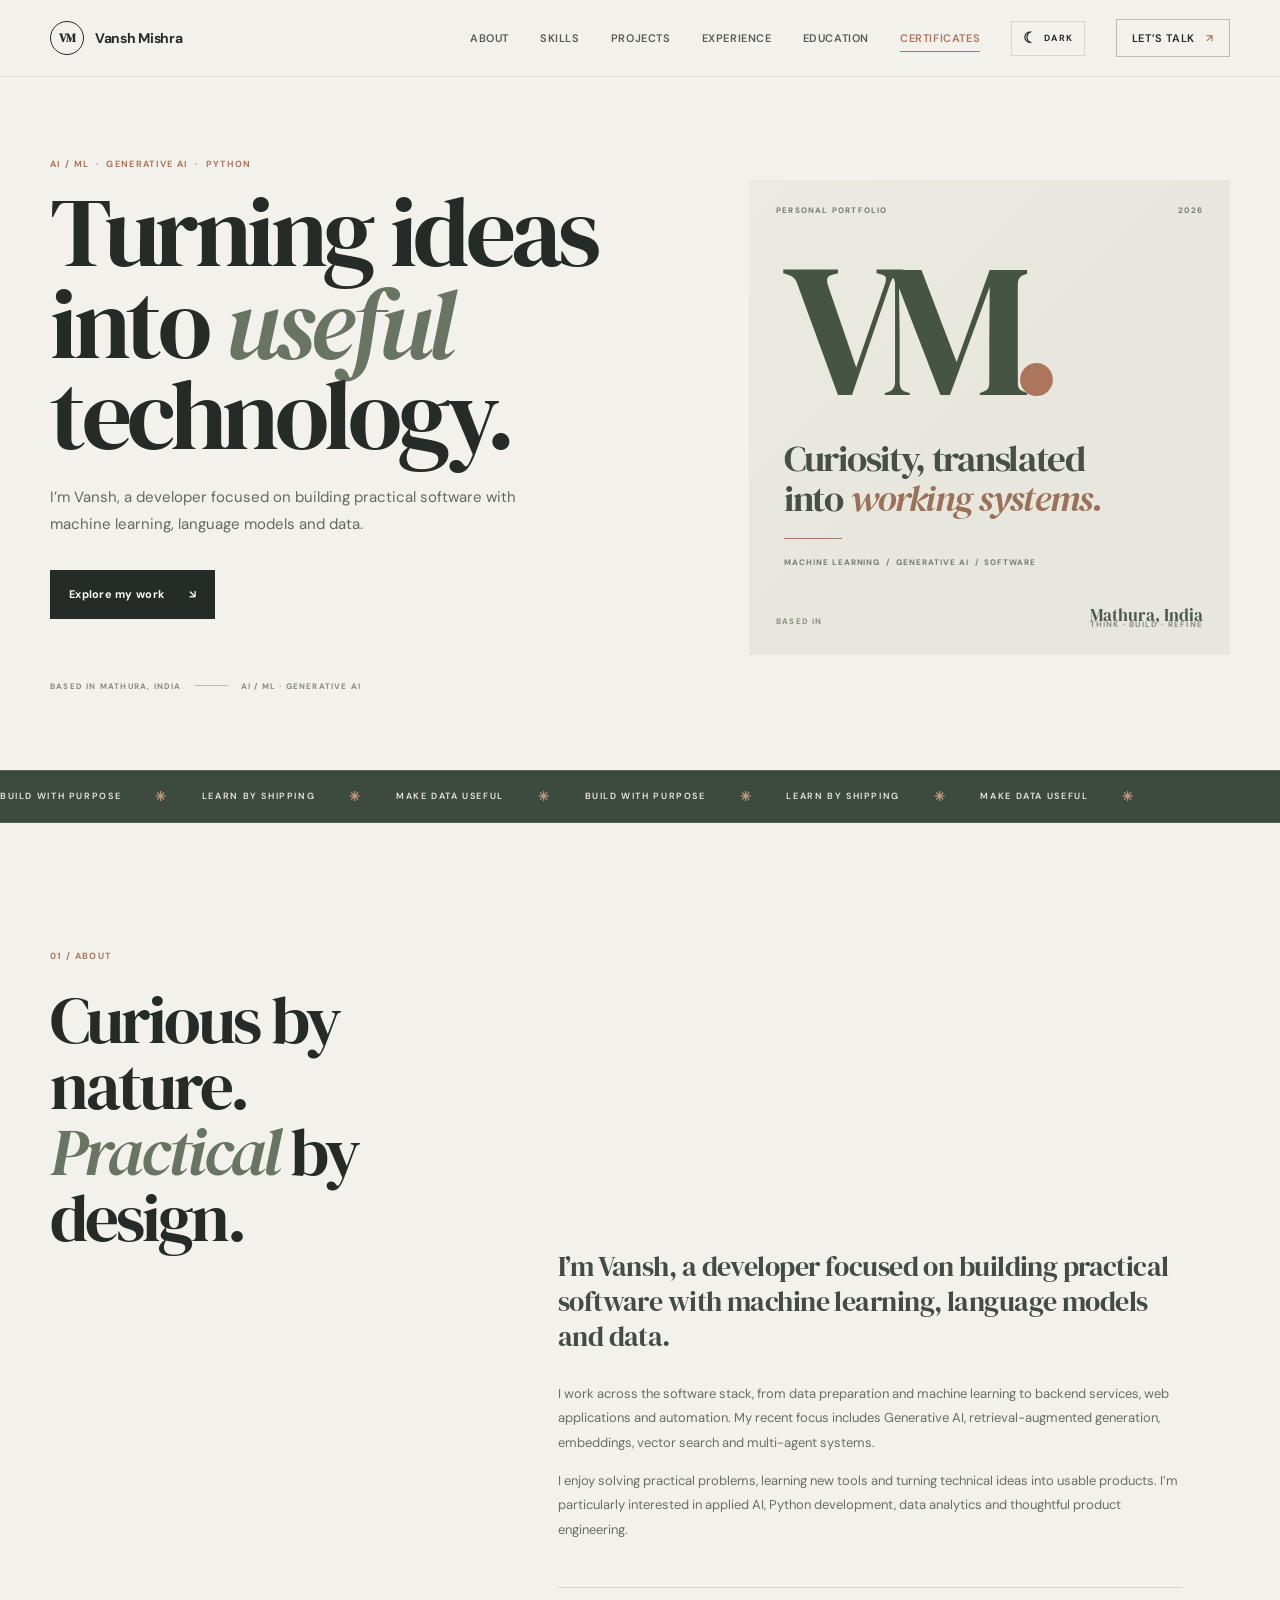
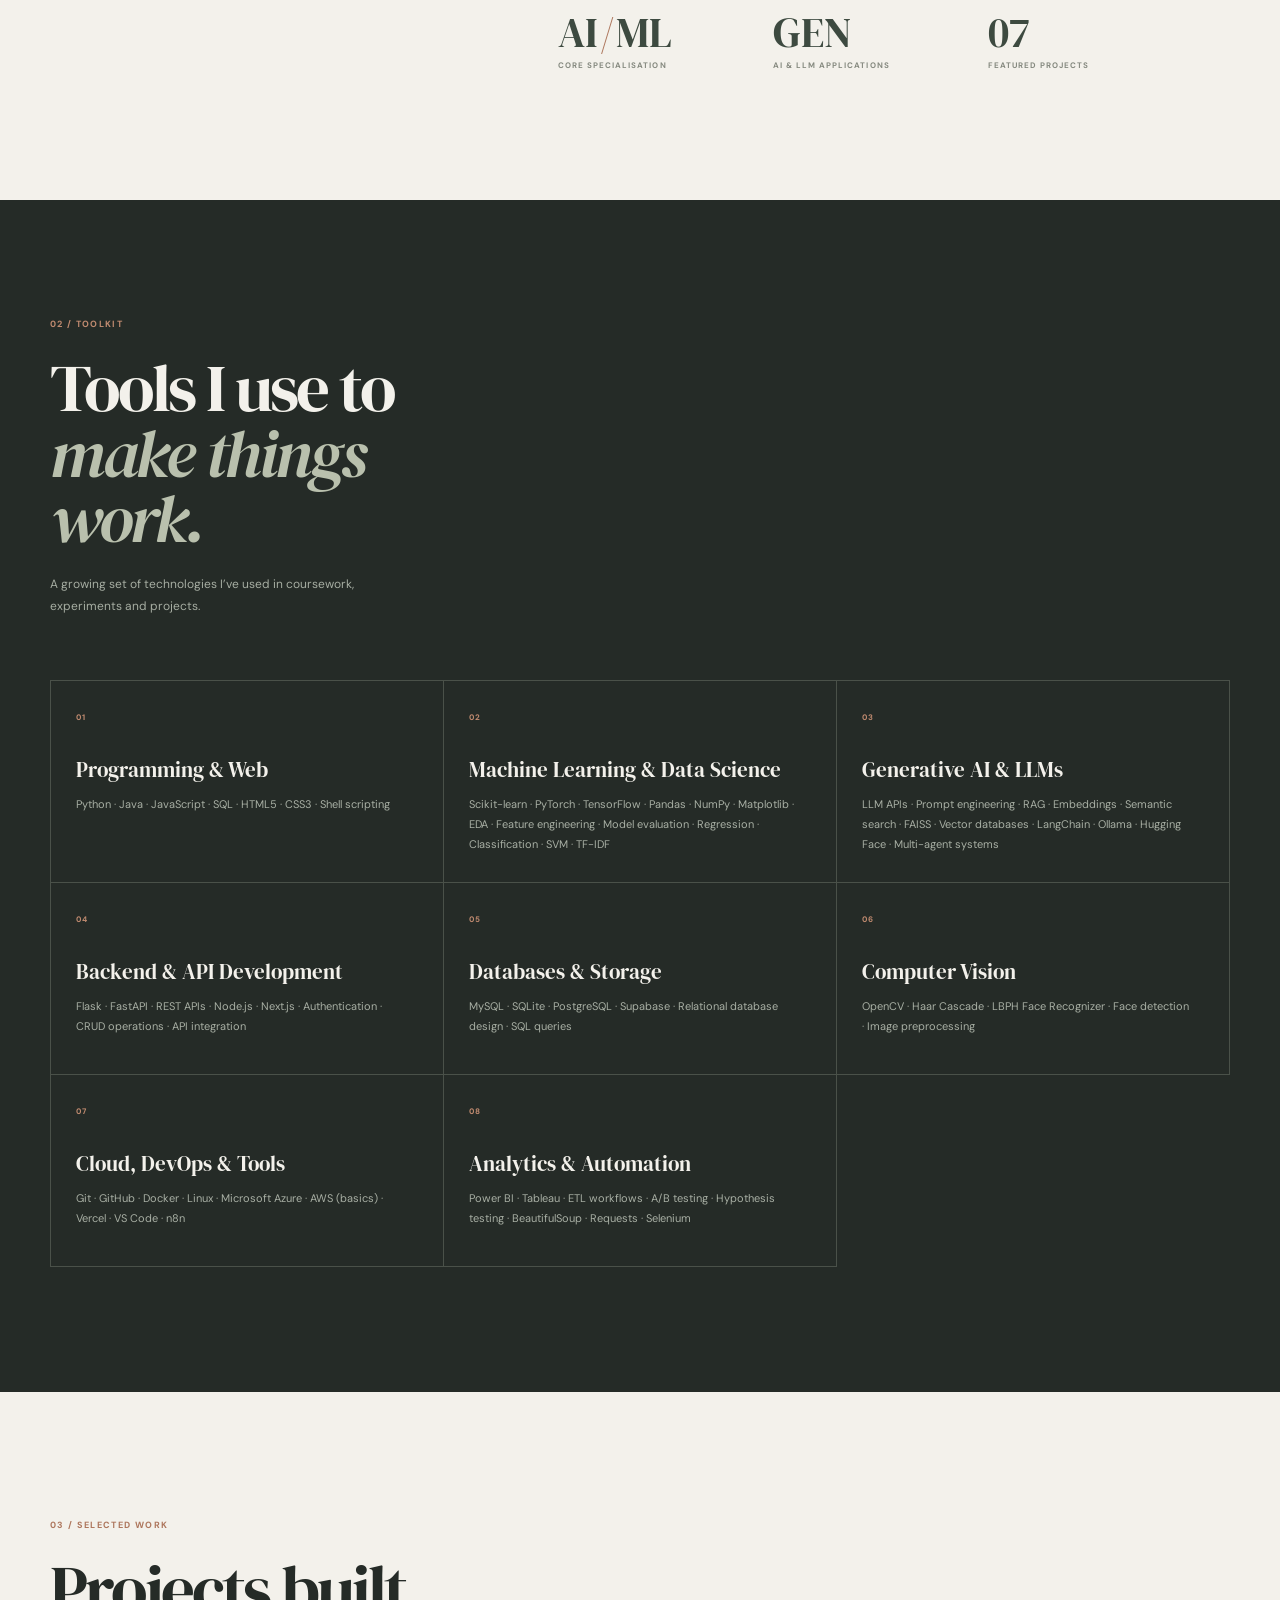
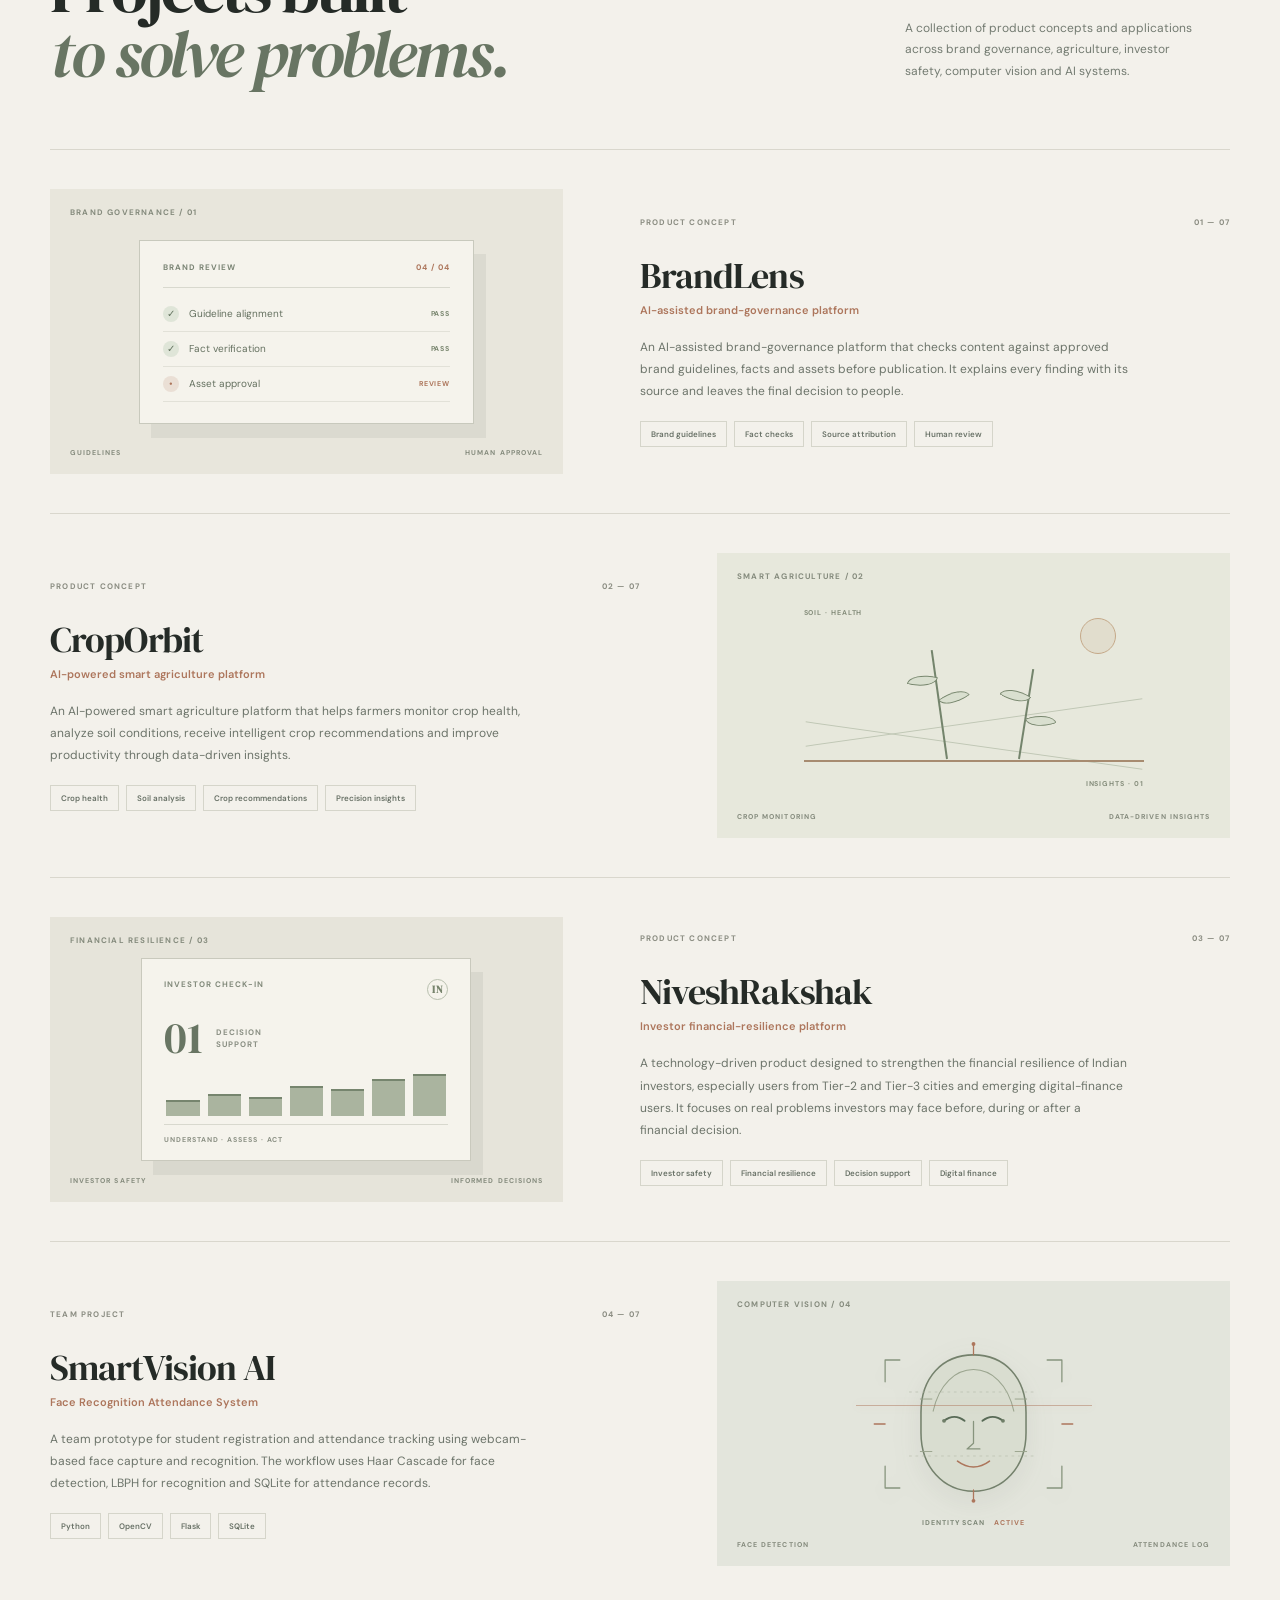
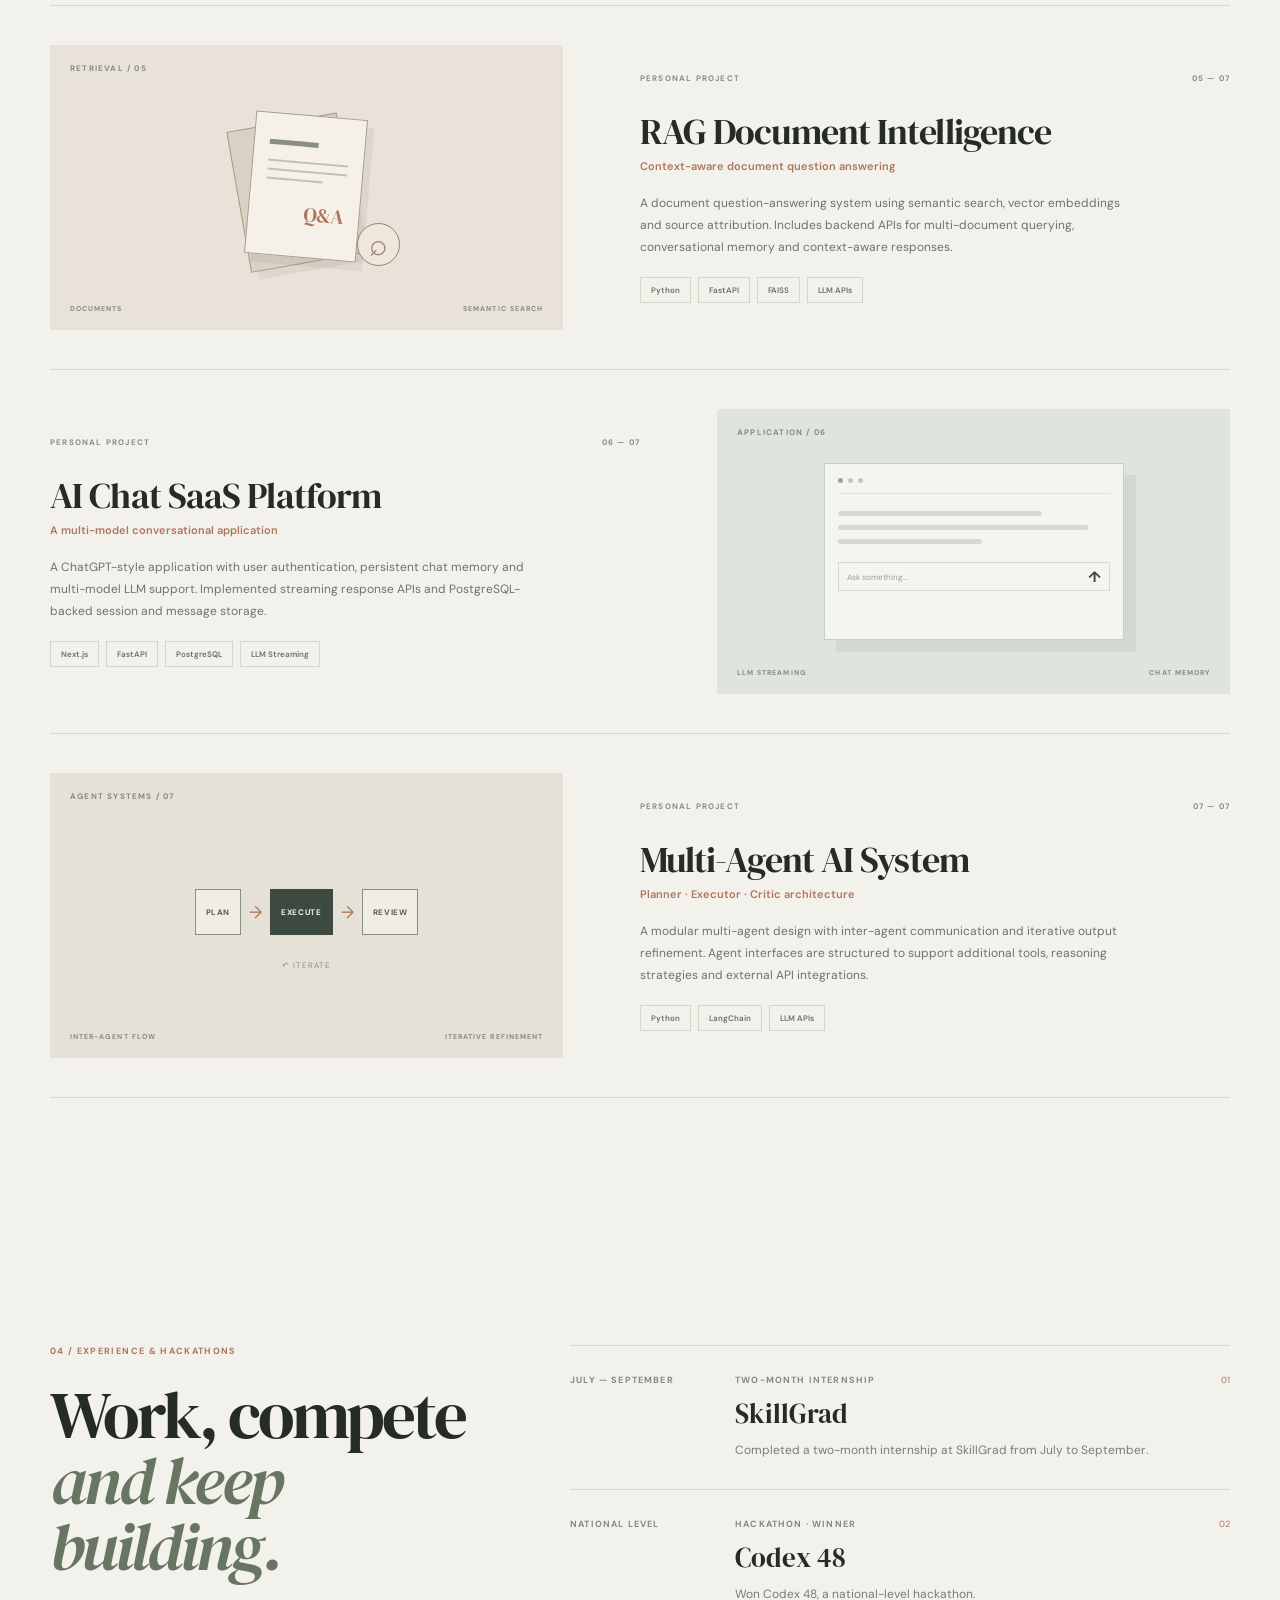
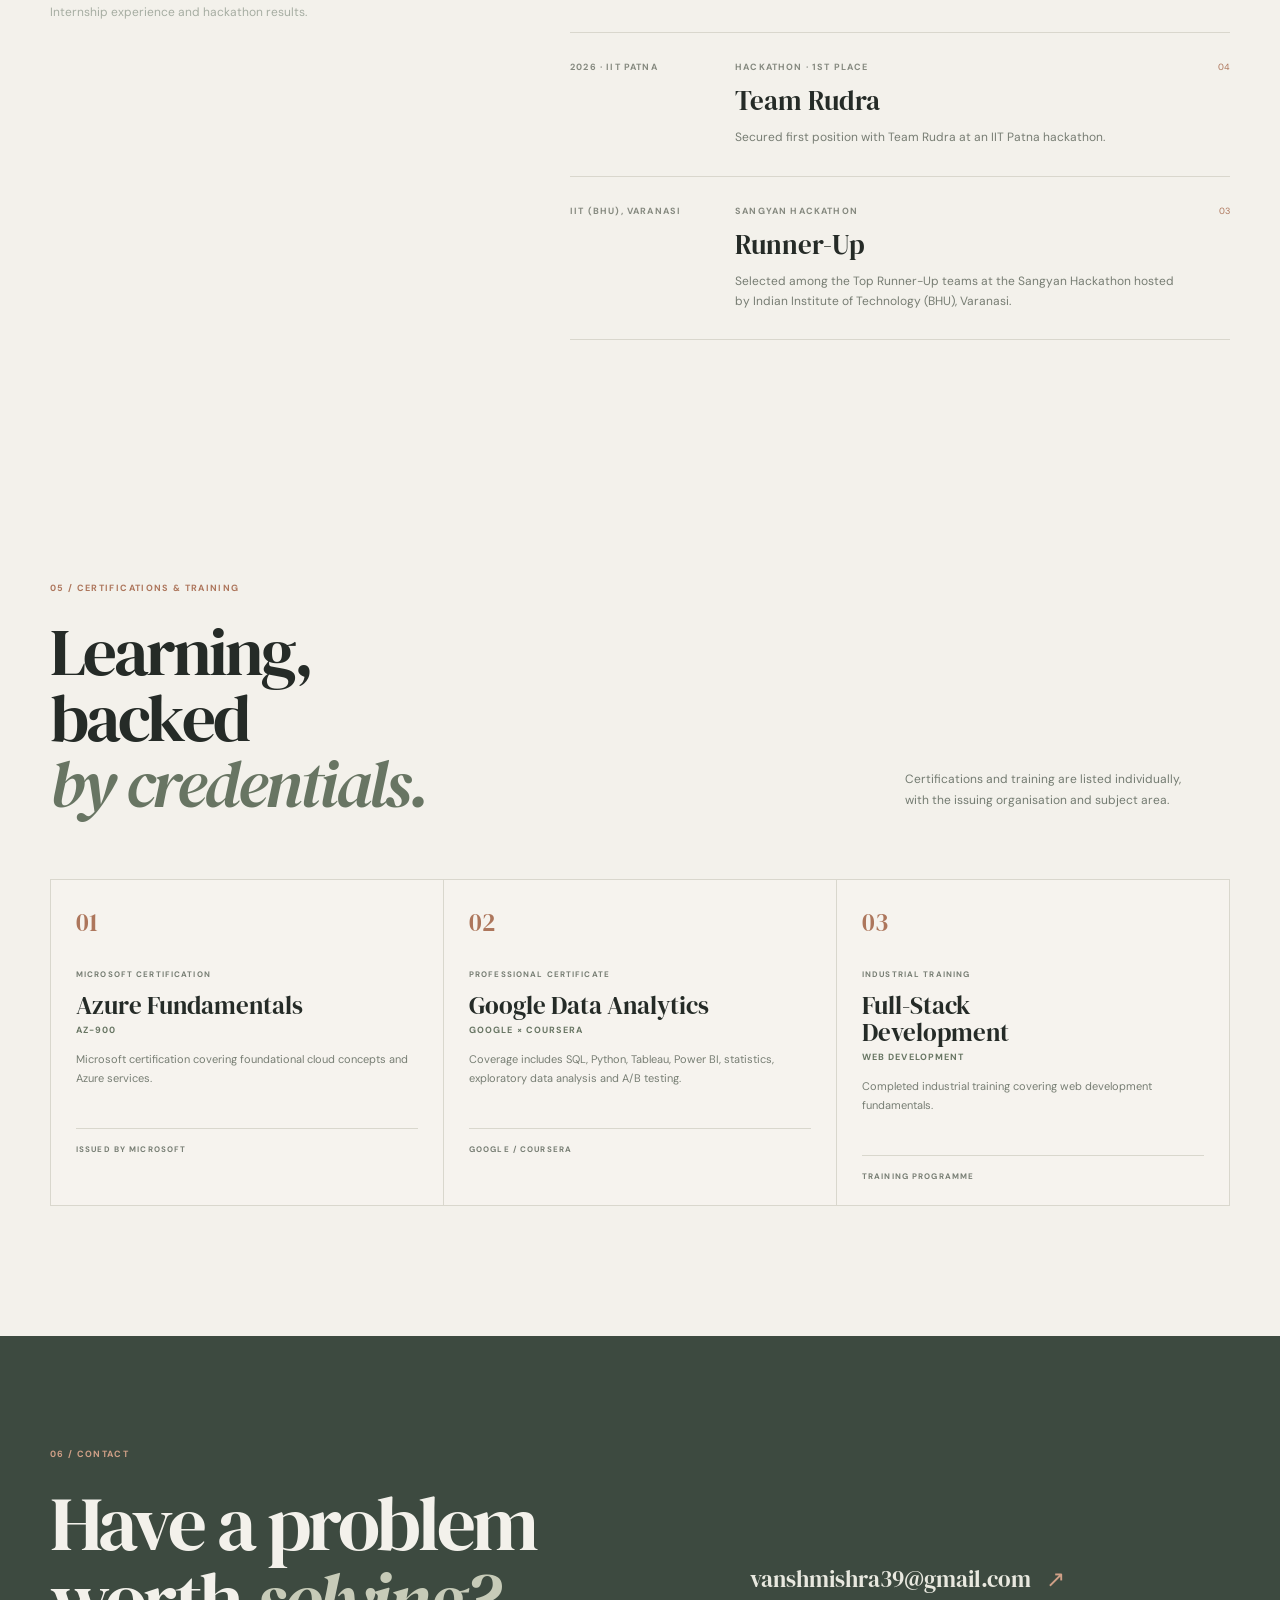
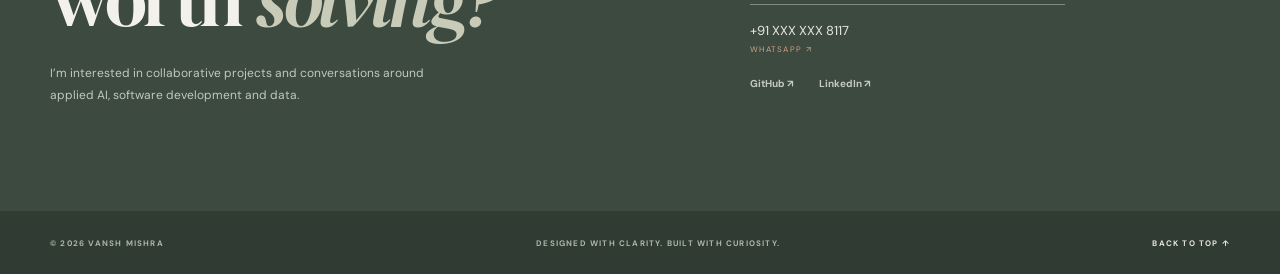
==== index.html @ 97e93319 "first commit" ====
<!doctype html>
<html lang="en">
<head>
  <meta charset="utf-8" />
  <meta name="viewport" content="width=device-width, initial-scale=1" />
  <meta name="theme-color" content="#f3f1eb" />
  <meta name="description" content="Vansh Mishra — AI/ML, Generative AI, Python development and data analytics portfolio." />
  <meta property="og:title" content="Vansh Mishra — AI/ML & GenAI Developer" />
  <meta property="og:description" content="Building practical software with machine learning, language models and data." />
  <meta property="og:type" content="website" />
  <title>Vansh Mishra — AI/ML & GenAI Developer</title>
  <link rel="preconnect" href="https://fonts.googleapis.com" />
  <link rel="preconnect" href="https://fonts.gstatic.com" crossorigin />
  <link href="https://fonts.googleapis.com/css2?family=DM+Sans:wght@400;500;600;700&family=DM+Serif+Display:ital@0;1&display=swap" rel="stylesheet" />
  <link rel="stylesheet" href="styles.css" />
  <script src="script.js" defer></script>
</head>
<body>
  <a class="skip-link" href="#main">Skip to content</a>
  <div class="scroll-progress" role="progressbar" aria-label="Page reading progress" aria-valuemin="0" aria-valuemax="100" aria-valuenow="0"><span></span></div>

  <header class="site-header" id="top">
    <div class="nav-shell">
      <a class="brand" href="#top" aria-label="Vansh Mishra home"><span class="brand-mark">VM</span><span class="brand-name">Vansh Mishra</span></a>
      <button class="menu-toggle" type="button" aria-label="Open navigation" aria-expanded="false" aria-controls="primary-nav">
        <span></span><span></span>
      </button>
      <nav class="primary-nav" id="primary-nav" aria-label="Main navigation">
        <a href="#about">About</a>
        <a href="#skills">Skills</a>
        <a href="#projects">Projects</a>
        <a href="#experience">Experience</a>
        <a href="education.html">Education</a>
        <a href="#certificates">Certificates</a>
        <button class="theme-toggle" type="button" aria-label="Switch to dark mode" title="Switch theme"><span class="theme-icon" aria-hidden="true">☾</span><span class="theme-label">DARK</span></button>
        <a class="nav-contact" href="#contact">Let’s talk <span aria-hidden="true">↗</span></a>
      </nav>
    </div>
  </header>

  <main id="main">
    <section class="hero section-wrap" aria-labelledby="hero-title">
      <div class="hero-copy">
        <p class="hero-kicker">AI / ML&nbsp; · &nbsp;GENERATIVE AI&nbsp; · &nbsp;PYTHON</p>
        <h1 id="hero-title">Turning ideas<br />into <em>useful</em><br />technology.</h1>
        <p class="hero-intro">I’m Vansh, a developer focused on building practical software with machine learning, language models and data.</p>
        <div class="hero-actions">
          <a class="button button-dark" href="#projects">Explore my work <span aria-hidden="true">↘</span></a>
        </div>
        <div class="hero-meta">
          <span>BASED IN MATHURA, INDIA</span>
          <span class="meta-rule"></span>
          <span>AI / ML · GENERATIVE AI</span>
        </div>
      </div>

      <aside class="hero-art hero-panel" aria-label="Portfolio overview">
        <div class="art-topline"><span>PERSONAL PORTFOLIO</span><span>2026</span></div>
        <div class="hero-panel-main">
          <span class="panel-monogram" aria-hidden="true">VM<span>.</span></span>
          <p class="panel-statement">Curiosity, translated<br />into <em>working systems.</em></p>
          <span class="panel-rule"></span>
          <p class="panel-focus">MACHINE LEARNING&nbsp; / &nbsp;GENERATIVE AI&nbsp; / &nbsp;SOFTWARE</p>
        </div>
        <div class="art-caption"><span class="caption-label">BASED IN</span><p>Mathura, India</p></div>
        <span class="art-index">THINK · BUILD · REFINE</span>
      </aside>
    </section>

    <div class="ticker" aria-label="Areas of focus">
      <div class="ticker-track"><span>BUILD WITH PURPOSE</span><i>✳</i><span>LEARN BY SHIPPING</span><i>✳</i><span>MAKE DATA USEFUL</span><i>✳</i><span>BUILD WITH PURPOSE</span><i>✳</i><span>LEARN BY SHIPPING</span><i>✳</i><span>MAKE DATA USEFUL</span><i>✳</i></div>
    </div>

    <section class="content-section section-wrap" id="about">
      <div class="section-heading">
        <p class="section-index">01 / ABOUT</p>
        <h2>Curious by nature.<br /><em>Practical</em> by design.</h2>
      </div>
      <div class="about-content">
        <p class="lead-copy">I’m Vansh, a developer focused on building practical software with machine learning, language models and data.</p>
        <p class="body-copy">I work across the software stack, from data preparation and machine learning to backend services, web applications and automation. My recent focus includes Generative AI, retrieval-augmented generation, embeddings, vector search and multi-agent systems.</p>
        <p class="body-copy">I enjoy solving practical problems, learning new tools and turning technical ideas into usable products. I’m particularly interested in applied AI, Python development, data analytics and thoughtful product engineering.</p>
        <div class="about-facts">
          <div><span class="fact-number">AI<span class="fact-slash">/</span>ML</span><span class="fact-label">CORE SPECIALISATION</span></div>
          <div><span class="fact-number">GEN</span><span class="fact-label">AI & LLM APPLICATIONS</span></div>
          <div><span class="fact-number">07</span><span class="fact-label">FEATURED PROJECTS</span></div>
        </div>
      </div>
    </section>

    <section class="skills-section" id="skills">
      <div class="section-wrap">
        <div class="section-heading heading-light">
          <p class="section-index">02 / TOOLKIT</p>
          <h2>Tools I use to<br /><em>make things work.</em></h2>
          <p class="section-note">A growing set of technologies I’ve used in coursework, experiments and projects.</p>
        </div>
        <div class="skill-grid">
          <article class="skill-card"><span class="skill-no">01</span><h3>Programming & Web</h3><p>Python · Java · JavaScript · SQL · HTML5 · CSS3 · Shell scripting</p></article>
          <article class="skill-card"><span class="skill-no">02</span><h3>Machine Learning & Data Science</h3><p>Scikit-learn · PyTorch · TensorFlow · Pandas · NumPy · Matplotlib · EDA · Feature engineering · Model evaluation · Regression · Classification · SVM · TF-IDF</p></article>
          <article class="skill-card"><span class="skill-no">03</span><h3>Generative AI & LLMs</h3><p>LLM APIs · Prompt engineering · RAG · Embeddings · Semantic search · FAISS · Vector databases · LangChain · Ollama · Hugging Face · Multi-agent systems</p></article>
          <article class="skill-card"><span class="skill-no">04</span><h3>Backend & API Development</h3><p>Flask · FastAPI · REST APIs · Node.js · Next.js · Authentication · CRUD operations · API integration</p></article>
          <article class="skill-card"><span class="skill-no">05</span><h3>Databases & Storage</h3><p>MySQL · SQLite · PostgreSQL · Supabase · Relational database design · SQL queries</p></article>
          <article class="skill-card"><span class="skill-no">06</span><h3>Computer Vision</h3><p>OpenCV · Haar Cascade · LBPH Face Recognizer · Face detection · Image preprocessing</p></article>
          <article class="skill-card"><span class="skill-no">07</span><h3>Cloud, DevOps & Tools</h3><p>Git · GitHub · Docker · Linux · Microsoft Azure · AWS (basics) · Vercel · VS Code · n8n</p></article>
          <article class="skill-card"><span class="skill-no">08</span><h3>Analytics & Automation</h3><p>Power BI · Tableau · ETL workflows · A/B testing · Hypothesis testing · BeautifulSoup · Requests · Selenium</p></article>
        </div>
      </div>
    </section>

    <section class="content-section section-wrap projects-section" id="projects">
      <div class="projects-heading-row">
        <div class="section-heading">
          <p class="section-index">03 / SELECTED WORK</p>
          <h2>Projects built<br /><em>to solve problems.</em></h2>
        </div>
        <p class="section-note projects-note">A collection of product concepts and applications across brand governance, agriculture, investor safety, computer vision and AI systems.</p>
      </div>
      <div class="project-list">
        <article class="project-card project-featured">
          <div class="project-visual visual-brandlens"><span class="visual-label">BRAND GOVERNANCE / 01</span><div class="brand-board"><div class="brand-board-top"><span>BRAND REVIEW</span><b>04 / 04</b></div><div class="brand-rule-line"></div><div class="brand-check-row"><i>✓</i><span>Guideline alignment</span><b>PASS</b></div><div class="brand-check-row"><i>✓</i><span>Fact verification</span><b>PASS</b></div><div class="brand-check-row check-pending"><i>•</i><span>Asset approval</span><b>REVIEW</b></div></div><div class="visual-footer"><span>GUIDELINES</span><span>HUMAN APPROVAL</span></div></div>
          <div class="project-info"><div class="project-topline"><span>PRODUCT CONCEPT</span><span>01 — 07</span></div><h3>BrandLens</h3><p class="project-subtitle">AI-assisted brand-governance platform</p><p class="project-description">An AI-assisted brand-governance platform that checks content against approved brand guidelines, facts and assets before publication. It explains every finding with its source and leaves the final decision to people.</p><div class="tag-list"><span>Brand guidelines</span><span>Fact checks</span><span>Source attribution</span><span>Human review</span></div></div>
        </article>
        <article class="project-card">
          <div class="project-visual visual-croporbit"><span class="visual-label">SMART AGRICULTURE / 02</span><div class="crop-scene"><div class="crop-sun"></div><div class="crop-row row-one"></div><div class="crop-row row-two"></div><div class="crop-stem stem-one"><i></i><b></b></div><div class="crop-stem stem-two"><i></i><b></b></div><div class="soil-line"></div><span class="crop-data data-one">SOIL  ·  HEALTH</span><span class="crop-data data-two">INSIGHTS  ·  01</span></div><div class="visual-footer"><span>CROP MONITORING</span><span>DATA-DRIVEN INSIGHTS</span></div></div>
          <div class="project-info"><div class="project-topline"><span>PRODUCT CONCEPT</span><span>02 — 07</span></div><h3>CropOrbit</h3><p class="project-subtitle">AI-powered smart agriculture platform</p><p class="project-description">An AI-powered smart agriculture platform that helps farmers monitor crop health, analyze soil conditions, receive intelligent crop recommendations and improve productivity through data-driven insights.</p><div class="tag-list"><span>Crop health</span><span>Soil analysis</span><span>Crop recommendations</span><span>Precision insights</span></div></div>
        </article>
        <article class="project-card">
          <div class="project-visual visual-investor"><span class="visual-label">FINANCIAL RESILIENCE / 03</span><div class="investor-dashboard"><div class="investor-top"><span>INVESTOR CHECK-IN</span><b>IN</b></div><div class="investor-score"><strong>01</strong><span>DECISION<br />SUPPORT</span></div><div class="investor-bars"><i></i><i></i><i></i><i></i><i></i><i></i><i></i></div><div class="investor-caption">UNDERSTAND · ASSESS · ACT</div></div><div class="visual-footer"><span>INVESTOR SAFETY</span><span>INFORMED DECISIONS</span></div></div>
          <div class="project-info"><div class="project-topline"><span>PRODUCT CONCEPT</span><span>03 — 07</span></div><h3>NiveshRakshak</h3><p class="project-subtitle">Investor financial-resilience platform</p><p class="project-description">A technology-driven product designed to strengthen the financial resilience of Indian investors, especially users from Tier-2 and Tier-3 cities and emerging digital-finance users. It focuses on real problems investors may face before, during or after a financial decision.</p><div class="tag-list"><span>Investor safety</span><span>Financial resilience</span><span>Decision support</span><span>Digital finance</span></div></div>
        </article>
        <article class="project-card">
          <div class="project-visual visual-vision"><span class="visual-label">COMPUTER VISION / 04</span><div class="face-scan-wrap"><img class="face-scan-image" src="assets/face-scan.svg" alt="Minimal line illustration of a face being scanned by a computer-vision frame" /><span class="scan-status">IDENTITY SCAN <b>ACTIVE</b></span></div><div class="visual-footer"><span>FACE DETECTION</span><span>ATTENDANCE LOG</span></div></div>
          <div class="project-info"><div class="project-topline"><span>TEAM PROJECT</span><span>04 — 07</span></div><h3>SmartVision AI</h3><p class="project-subtitle">Face Recognition Attendance System</p><p class="project-description">A team prototype for student registration and attendance tracking using webcam-based face capture and recognition. The workflow uses Haar Cascade for face detection, LBPH for recognition and SQLite for attendance records.</p><div class="tag-list"><span>Python</span><span>OpenCV</span><span>Flask</span><span>SQLite</span></div></div>
        </article>
        <article class="project-card">
          <div class="project-visual visual-rag"><span class="visual-label">RETRIEVAL / 05</span><div class="doc-stack"><div class="doc doc-back"></div><div class="doc doc-front"><b></b><i></i><i></i><i></i><span>Q&amp;A</span></div><div class="doc-search">⌕</div></div><div class="visual-footer"><span>DOCUMENTS</span><span>SEMANTIC SEARCH</span></div></div>
          <div class="project-info"><div class="project-topline"><span>PERSONAL PROJECT</span><span>05 — 07</span></div><h3>RAG Document Intelligence</h3><p class="project-subtitle">Context-aware document question answering</p><p class="project-description">A document question-answering system using semantic search, vector embeddings and source attribution. Includes backend APIs for multi-document querying, conversational memory and context-aware responses.</p><div class="tag-list"><span>Python</span><span>FastAPI</span><span>FAISS</span><span>LLM APIs</span></div></div>
        </article>
        <article class="project-card">
          <div class="project-visual visual-chat"><span class="visual-label">APPLICATION / 06</span><div class="chat-window"><div class="chat-head"><b></b><span></span><span></span></div><div class="chat-line line-a"></div><div class="chat-line line-b"></div><div class="chat-line line-c"></div><div class="chat-input"><span>Ask something…</span><b>↑</b></div></div><div class="visual-footer"><span>LLM STREAMING</span><span>CHAT MEMORY</span></div></div>
          <div class="project-info"><div class="project-topline"><span>PERSONAL PROJECT</span><span>06 — 07</span></div><h3>AI Chat SaaS Platform</h3><p class="project-subtitle">A multi-model conversational application</p><p class="project-description">A ChatGPT-style application with user authentication, persistent chat memory and multi-model LLM support. Implemented streaming response APIs and PostgreSQL-backed session and message storage.</p><div class="tag-list"><span>Next.js</span><span>FastAPI</span><span>PostgreSQL</span><span>LLM Streaming</span></div></div>
        </article>
        <article class="project-card">
          <div class="project-visual visual-agents"><span class="visual-label">AGENT SYSTEMS / 07</span><div class="agent-flow"><div class="agent-node node-plan">PLAN</div><div class="agent-connector">→</div><div class="agent-node node-exec">EXECUTE</div><div class="agent-connector">→</div><div class="agent-node node-crit">REVIEW</div><div class="agent-loop">↶ ITERATE</div></div><div class="visual-footer"><span>INTER-AGENT FLOW</span><span>ITERATIVE REFINEMENT</span></div></div>
          <div class="project-info"><div class="project-topline"><span>PERSONAL PROJECT</span><span>07 — 07</span></div><h3>Multi-Agent AI System</h3><p class="project-subtitle">Planner · Executor · Critic architecture</p><p class="project-description">A modular multi-agent design with inter-agent communication and iterative output refinement. Agent interfaces are structured to support additional tools, reasoning strategies and external API integrations.</p><div class="tag-list"><span>Python</span><span>LangChain</span><span>LLM APIs</span></div></div>
        </article>
      </div>
    </section>

    <section class="experience-section content-section section-wrap" id="experience">
      <div class="section-heading">
        <p class="section-index">04 / EXPERIENCE & HACKATHONS</p>
        <h2>Work, compete<br /><em>and keep building.</em></h2>
        <p class="section-note">Internship experience and hackathon results.</p>
      </div>
      <div class="experience-list">
        <article class="experience-item"><div class="experience-date">JULY — SEPTEMBER</div><div><p class="experience-type">TWO-MONTH INTERNSHIP</p><h3>SkillGrad</h3><p class="experience-description">Completed a two-month internship at SkillGrad from July to September.</p></div><span class="experience-mark">01</span></article>
        <article class="experience-item"><div class="experience-date">NATIONAL LEVEL</div><div><p class="experience-type">HACKATHON · WINNER</p><h3>Codex 48</h3><p class="experience-description">Won Codex 48, a national-level hackathon.</p></div><span class="experience-mark">02</span></article>
        <article class="experience-item"><div class="experience-date">2026 · IIT PATNA</div><div><p class="experience-type">HACKATHON · 1ST PLACE</p><h3>Team Rudra</h3><p class="experience-description">Secured first position with Team Rudra at an IIT Patna hackathon.</p></div><span class="experience-mark">04</span></article>
        <article class="experience-item"><div class="experience-date">IIT (BHU), VARANASI</div><div><p class="experience-type">SANGYAN HACKATHON</p><h3>Runner-Up</h3><p class="experience-description">Selected among the Top Runner-Up teams at the Sangyan Hackathon hosted by Indian Institute of Technology (BHU), Varanasi.</p></div><span class="experience-mark">03</span></article>
      
      </div>
    </section>

    <section class="content-section section-wrap certificate-section" id="certificates">
      <div class="projects-heading-row">
        <div class="section-heading">
          <p class="section-index">05 / CERTIFICATIONS & TRAINING</p>
          <h2>Learning, backed<br /><em>by credentials.</em></h2>
        </div>
        <p class="section-note projects-note">Certifications and training are listed individually, with the issuing organisation and subject area.</p>
      </div>
      <div class="certificate-grid">
        <article class="certificate-card"><span class="certificate-no">01</span><span class="certificate-type">MICROSOFT CERTIFICATION</span><h3>Azure Fundamentals</h3><p class="certificate-code">AZ-900</p><p>Microsoft certification covering foundational cloud concepts and Azure services.</p><span class="certificate-issuer">ISSUED BY MICROSOFT</span></article>
        <article class="certificate-card"><span class="certificate-no">02</span><span class="certificate-type">PROFESSIONAL CERTIFICATE</span><h3>Google Data Analytics</h3><p class="certificate-code">GOOGLE × COURSERA</p><p>Coverage includes SQL, Python, Tableau, Power BI, statistics, exploratory data analysis and A/B testing.</p><span class="certificate-issuer">GOOGLE / COURSERA</span></article>
        <article class="certificate-card"><span class="certificate-no">03</span><span class="certificate-type">INDUSTRIAL TRAINING</span><h3>Full-Stack Development</h3><p class="certificate-code">WEB DEVELOPMENT</p><p>Completed industrial training covering web development fundamentals.</p><span class="certificate-issuer">TRAINING PROGRAMME</span></article>
      </div>
    </section>

    <section class="contact-section" id="contact">
      <div class="section-wrap contact-inner">
        <div><p class="section-index">06 / CONTACT</p><h2>Have a problem<br />worth <em>solving?</em></h2><p class="contact-copy">I’m interested in collaborative projects and conversations around applied AI, software development and data.</p></div>
        <div class="contact-details">
          <a class="email-link" href="mailto:vanshmishra39@gmail.com">vanshmishra39@gmail.com <span>↗</span></a>
          <a class="phone-link" href="https://wa.me/919625148117" target="_blank" rel="noreferrer" aria-label="Open WhatsApp chat with the portfolio owner">+91 XXX XXX 8117 <span>WHATSAPP ↗</span></a>
          <div class="social-links"><a href="https://github.com/vanshmishra" target="_blank" rel="noreferrer">GitHub ↗</a><a href="https://www.linkedin.com/in/vanshmishra/" target="_blank" rel="noreferrer">LinkedIn ↗</a></div>
        </div>
      </div>
    </section>
  </main>

  <footer class="site-footer"><div class="section-wrap footer-inner"><span>© <span id="year">2026</span> VANSH MISHRA</span><span>DESIGNED WITH CLARITY. BUILT WITH CURIOSITY.</span><a href="#top">BACK TO TOP ↑</a></div></footer>
  <button class="back-to-top" type="button" aria-label="Scroll back to top" title="Back to top">↑</button>
</body>
</html>
---- styles.css ----
:root {
  --paper: #f3f1eb;
  --paper-bright: #faf9f5;
  --ink: #252b27;
  --ink-soft: #424b44;
  --muted: #777d73;
  --line: #d9d7cd;
  --olive: #687563;
  --olive-dark: #3d4a40;
  --clay: #ad765c;
  --serif: "DM Serif Display", Georgia, "Times New Roman", serif;
  --sans: "DM Sans", Arial, sans-serif;
  --max: 1180px;
}
* { box-sizing: border-box; }
html { scroll-behavior: smooth; scroll-padding-top: 90px; }
body { margin: 0; background: var(--paper); color: var(--ink); font-family: var(--sans); -webkit-font-smoothing: antialiased; }
a { color: inherit; text-decoration: none; }
button { font: inherit; }
::selection { background: #d9c1ad; color: var(--ink); }
.skip-link { position: absolute; left: 12px; top: -60px; z-index: 100; padding: 12px 16px; background: var(--ink); color: white; }
.skip-link:focus { top: 12px; }
.section-wrap { width: min(var(--max), calc(100% - 80px)); margin-inline: auto; }
.site-header { position: sticky; top: 0; z-index: 50; background: rgba(243,241,235,.94); border-bottom: 1px solid rgba(37,43,39,.09); backdrop-filter: blur(14px); }
.nav-shell { width: min(var(--max), calc(100% - 80px)); height: 76px; margin: auto; display: flex; align-items: center; justify-content: space-between; }
.brand { display: inline-flex; align-items: center; gap: 11px; font-size: 14px; font-weight: 700; letter-spacing: -.02em; }
.brand-mark { width: 34px; height: 34px; display: grid; place-items: center; border: 1px solid var(--ink); border-radius: 50%; font-family: var(--serif); font-size: 12px; letter-spacing: -.08em; }
.primary-nav { display: flex; align-items: center; gap: 31px; font-size: 11px; font-weight: 600; letter-spacing: .055em; text-transform: uppercase; }
.primary-nav a { color: #555e56; transition: color .2s ease; }
.primary-nav a:hover, .primary-nav a.active { color: var(--clay); }
.primary-nav .nav-contact { padding: 11px 15px; border: 1px solid #bbbcb1; color: var(--ink); }
.nav-contact span { margin-left: 8px; color: var(--clay); }
.menu-toggle { display: none; }
.hero { min-height: 650px; display: grid; grid-template-columns: 1.15fr .85fr; align-items: center; gap: 48px; padding-top: 67px; padding-bottom: 79px; }
.hero-copy { padding: 14px 0 0; }
.eyebrow, .hero-kicker, .section-index, .caption-label, .art-topline, .art-index, .hero-meta, .skill-no, .project-topline, .visual-label, .visual-footer, .edu-date, .recognition-year, .recognition-mark, .site-footer { font-size: 9px; font-weight: 700; letter-spacing: .15em; }
.eyebrow { display: flex; align-items: center; gap: 9px; color: var(--olive-dark); margin: 0 0 37px; }
.status-dot { width: 7px; height: 7px; border-radius: 50%; background: #78866e; box-shadow: 0 0 0 4px rgba(120,134,110,.13); }
.hero-kicker { color: var(--clay); margin: 0 0 16px; }
h1, h2, h3, p { margin-top: 0; }
h1, h2 { font-family: var(--serif); font-weight: 400; letter-spacing: -.045em; }
h1 { max-width: 680px; margin-bottom: 23px; font-size: clamp(64px, 7.7vw, 104px); line-height: .93; }
h1 em, h2 em { color: var(--olive); font-weight: 400; }
.hero-intro { max-width: 480px; color: #626a61; font-size: 15px; line-height: 1.8; }
.hero-actions { display: flex; align-items: center; gap: 27px; margin-top: 32px; }
.button { display: inline-flex; justify-content: center; align-items: center; gap: 25px; min-height: 49px; padding: 0 19px; font-size: 11px; font-weight: 700; letter-spacing: .025em; transition: transform .2s ease, background .2s ease; }
.button:hover { transform: translateY(-2px); }
.button-dark { background: var(--ink); color: var(--paper-bright); }
.button-dark:hover { background: var(--olive-dark); }
.text-link { color: var(--ink); font-size: 11px; font-weight: 700; border-bottom: 1px solid #a9a99e; padding: 0 0 6px; }
.text-link span { color: var(--clay); margin-left: 8px; }
.hero-meta { display: flex; align-items: center; gap: 13px; margin-top: 62px; color: #85897f; font-size: 8px; }
.meta-rule { width: 33px; height: 1px; background: #b9b9ae; }
.hero-art { position: relative; min-height: 475px; overflow: hidden; background: #e6e5db; padding: 25px 27px; display: flex; flex-direction: column; justify-content: space-between; }
.hero-art::before { content: ""; position: absolute; width: 370px; height: 370px; border: 1px solid rgba(80,94,78,.2); border-radius: 50%; left: 50%; top: 47%; transform: translate(-50%,-50%); }
.hero-art::after { content: ""; position: absolute; width: 290px; height: 290px; border: 1px solid rgba(80,94,78,.18); border-radius: 50%; left: 50%; top: 47%; transform: translate(-50%,-50%); }
.art-topline { position: relative; z-index: 2; display: flex; justify-content: space-between; color: #747c70; font-size: 8px; }
.monogram-wrap { position: absolute; width: 100%; height: 345px; top: 50%; left: 0; transform: translateY(-51%); display: grid; place-items: center; }
.monogram-circle { position: relative; z-index: 2; width: 184px; height: 184px; border-radius: 50%; background: var(--olive-dark); color: #f3f1eb; display: flex; align-items: center; justify-content: center; font-family: var(--serif); font-size: 78px; letter-spacing: -.14em; padding-right: 12px; box-shadow: 0 18px 50px rgba(54,67,55,.16); }
.monogram-circle span:last-child { color: #c4b39e; transform: translate(-4px, 16px); }
.orbit { position: absolute; width: 330px; height: 140px; border: 1px solid rgba(85,101,82,.42); border-radius: 50%; transform: rotate(-35deg); }
.orbit-two { width: 360px; height: 190px; transform: rotate(48deg); border-color: rgba(173,118,92,.4); }
.orbit-dot { position: absolute; width: 10px; height: 10px; border-radius: 50%; background: var(--clay); top: 56px; right: 95px; z-index: 3; }
.art-caption { position: relative; z-index: 2; display: flex; justify-content: space-between; align-items: end; color: #4d594d; }
.caption-label { color: #888d80; font-size: 8px; }
.art-caption p { margin: 0; font-family: var(--serif); font-size: 20px; line-height: 1.15; text-align: right; }
.art-index { position: absolute; bottom: 26px; left: 27px; color: #878d80; font-size: 8px; }
.ticker { overflow: hidden; background: var(--olive-dark); color: #e9e8df; border-top: 1px solid rgba(255,255,255,.13); border-bottom: 1px solid rgba(255,255,255,.13); }
.ticker-track { width: max-content; display: flex; align-items: center; gap: 34px; padding: 17px 0; animation: ticker 34s linear infinite; font-size: 9px; font-weight: 600; letter-spacing: .18em; }
.ticker-track i { color: #c49a7e; font-style: normal; font-size: 13px; }
@keyframes ticker { to { transform: translateX(-50%); } }
.content-section { padding-top: 127px; padding-bottom: 130px; }
.section-heading { max-width: 470px; }
.section-index { margin: 0 0 25px; color: var(--clay); font-size: 9px; }
h2 { margin-bottom: 0; font-size: clamp(48px, 5.2vw, 68px); line-height: .99; }
.about-content { max-width: 625px; margin: -2px 4% 0 auto; }
.lead-copy { color: var(--ink-soft); font-family: var(--serif); font-size: 28px; line-height: 1.25; letter-spacing: -.02em; }
.body-copy { color: #697066; font-size: 13px; line-height: 1.9; }
.about-facts { display: grid; grid-template-columns: repeat(3,1fr); gap: 20px; margin-top: 44px; padding-top: 23px; border-top: 1px solid var(--line); }
.about-facts > div { display: flex; flex-direction: column; gap: 7px; }
.fact-number { font-family: var(--serif); font-size: 42px; line-height: 1; color: var(--olive-dark); }
.fact-number small { font-family: var(--sans); font-size: 13px; }
.fact-slash { color: var(--clay); padding: 0 2px; }
.fact-label { color: #85897f; font-size: 8px; font-weight: 700; letter-spacing: .13em; }
.skills-section { padding: 118px 0 125px; background: var(--ink); color: var(--paper); }
.heading-light h2 em { color: #b9c0ad; }
.heading-light .section-index { color: #c18b70; }
.section-note { max-width: 340px; margin: 22px 0 0; color: #a6ada2; font-size: 12px; line-height: 1.8; }
.skill-grid { display: grid; grid-template-columns: repeat(3,1fr); margin-top: 62px; border-top: 1px solid #4a5149; border-left: 1px solid #4a5149; }
.skill-card { min-height: 192px; padding: 23px 25px 27px; border-right: 1px solid #4a5149; border-bottom: 1px solid #4a5149; }
.skill-no { color: #c18b70; font-size: 8px; }
.skill-card h3 { margin: 30px 0 10px; font-family: var(--serif); font-size: 21px; font-weight: 400; }
.skill-card p { max-width: 330px; margin: 0; color: #a8afa4; font-size: 11px; line-height: 1.85; }
.projects-section { padding-bottom: 132px; }
.projects-heading-row { display: flex; justify-content: space-between; align-items: end; gap: 50px; margin-bottom: 62px; }
.projects-note { max-width: 290px; margin: 0 3% 5px 0; color: #737b71; }
.project-list { border-top: 1px solid var(--line); }
.project-card { display: grid; grid-template-columns: .93fr 1.07fr; gap: clamp(35px, 6vw, 80px); align-items: center; padding: 39px 0; border-bottom: 1px solid var(--line); }
.project-card:nth-child(even) { grid-template-columns: 1.07fr .93fr; }
.project-card:nth-child(even) .project-visual { order: 2; }
.project-visual { min-height: 285px; position: relative; overflow: hidden; display: flex; align-items: center; justify-content: center; background: #e5e4da; color: #53604f; }
.visual-label { position: absolute; top: 18px; left: 20px; color: #858b7d; font-size: 8px; }
.visual-footer { position: absolute; bottom: 17px; left: 20px; right: 20px; display: flex; justify-content: space-between; color: #858b7d; font-size: 7px; }
.visual-vision { background: #e3e5dc; }
.face-frame { width: 133px; height: 157px; position: relative; border: 1px solid #899581; border-radius: 48% 48% 43% 43%; display: flex; justify-content: space-evenly; padding-top: 63px; }
.face-frame::before { content: ""; position: absolute; width: 58px; height: 72px; top: 30px; border: 1px solid #9ca591; border-radius: 48%; }
.face-frame span { width: 5px; height: 5px; margin-top: 0; background: var(--olive-dark); border-radius: 50%; }
.face-frame i { position: absolute; top: 94px; width: 29px; height: 10px; border-bottom: 1px solid var(--clay); border-radius: 50%; }
.visual-rag { background: #e9e2d9; }
.doc-stack { position: relative; width: 180px; height: 160px; }
.doc { position: absolute; width: 112px; height: 143px; top: 7px; left: 34px; border: 1px solid #a79a88; background: #f5f1e9; box-shadow: 7px 8px 0 rgba(97,84,70,.08); }
.doc-back { transform: rotate(-10deg) translate(-13px,4px); background: #d8d1c4; }
.doc-front { padding: 26px 15px 13px; transform: rotate(5deg); }
.doc-front b { display: block; height: 5px; width: 49px; background: #89917d; margin-bottom: 15px; }
.doc-front i { display: block; width: 100%; height: 2px; margin-bottom: 7px; background: #c6c0b4; }
.doc-front i:nth-of-type(3) { width: 70%; }
.doc-front span { display: block; margin-top: 18px; text-align: right; color: var(--clay); font: 20px var(--serif); }
.doc-search { position: absolute; right: -4px; bottom: 2px; width: 43px; height: 43px; border: 1px solid #9d806d; border-radius: 50%; background: #efe6dc; display: grid; place-items: center; font-size: 31px; color: #9d806d; }
.visual-chat { background: #dfe4dd; }
.chat-window { width: 72%; max-width: 300px; min-height: 177px; padding: 13px; background: #f5f5ef; border: 1px solid #c5cfc3; box-shadow: 12px 12px 0 rgba(73,88,73,.08); }
.chat-head { height: 17px; display: flex; gap: 5px; align-items: center; border-bottom: 1px solid #e0e2d9; padding-bottom: 9px; }
.chat-head b, .chat-head span { width: 5px; height: 5px; border-radius: 50%; background: #9aa48f; }
.chat-head span { background: #c8c5b7; }
.chat-line { height: 5px; margin-top: 17px; background: #d5d9d0; border-radius: 5px; }
.line-a { width: 75%; }.line-b { width: 92%; margin-top: 9px; }.line-c { width: 53%; margin-top: 9px; }
.chat-input { height: 29px; margin-top: 18px; border: 1px solid #d7d9cf; display: flex; justify-content: space-between; align-items: center; padding: 0 8px; color: #9a9d92; font-size: 8px; }
.chat-input b { color: var(--olive-dark); font-size: 15px; }
.visual-agents { background: #e5e1d7; }
.agent-flow { position: relative; display: flex; align-items: center; gap: 8px; margin-top: -8px; }
.agent-node { padding: 17px 10px; border: 1px solid #85917f; font-size: 8px; font-weight: 700; letter-spacing: .08em; background: rgba(249,248,243,.55); }
.node-exec { background: var(--olive-dark); color: var(--paper); border-color: var(--olive-dark); }
.agent-connector { color: var(--clay); font-size: 17px; }
.agent-loop { position: absolute; bottom: -35px; left: 50%; transform: translateX(-50%); color: #8b8e80; font-size: 8px; letter-spacing: .13em; }
.project-info { padding: 5px 0; }
.project-topline { display: flex; justify-content: space-between; color: #8b8d82; font-size: 8px; }
.project-info h3 { margin: 24px 0 3px; font-family: var(--serif); font-size: clamp(27px,3vw,36px); font-weight: 400; letter-spacing: -.025em; }
.project-subtitle { color: var(--clay); font-size: 11px; font-weight: 600; }
.project-description { max-width: 490px; margin: 19px 0; color: #6c746a; font-size: 12px; line-height: 1.85; }
.tag-list { display: flex; flex-wrap: wrap; gap: 7px; }
.tag-list span { padding: 7px 10px; border: 1px solid #d5d5ca; color: #687166; font-size: 8px; font-weight: 600; }
.project-disclaimer { margin: 24px 0 0; color: #92958b; font-size: 10px; line-height: 1.6; }
.education-section { padding: 118px 0 125px; background: #e7e6dc; }
.education-layout { display: grid; grid-template-columns: .8fr 1.2fr; gap: 80px; }
.education-section .section-note { color: #767e73; }
.education-timeline { border-top: 1px solid #c8c9bd; }
.edu-item { display: grid; grid-template-columns: 145px 1fr; gap: 20px; padding: 26px 0; border-bottom: 1px solid #c8c9bd; }
.edu-date { padding-top: 5px; color: #798174; font-size: 9px; }
.edu-date span { display: block; margin-top: 7px; color: var(--clay); font-size: 7px; }
.edu-item h3 { margin: 0 0 9px; font-family: var(--serif); font-size: 24px; font-weight: 400; }
.edu-detail { margin: 0 0 12px; color: #697267; font-size: 11px; line-height: 1.7; }
.edu-score { margin: 0; color: var(--olive-dark); font-size: 12px; font-weight: 700; }
.edu-score span { margin-left: 8px; color: #898e82; font-size: 9px; font-weight: 400; }
.recognition-section { display: grid; grid-template-columns: .8fr 1.2fr; gap: 80px; }
.recognition-list { border-top: 1px solid var(--line); }
.recognition-item { display: grid; grid-template-columns: 105px 1fr 25px; gap: 20px; align-items: start; padding: 23px 0; border-bottom: 1px solid var(--line); }
.recognition-year { padding-top: 5px; color: #898d81; font-size: 8px; }
.recognition-item h3 { margin: 0 0 7px; font-family: var(--serif); font-size: 20px; font-weight: 400; }
.recognition-item p { margin: 0; color: #737a70; font-size: 11px; line-height: 1.7; }
.recognition-mark { color: var(--clay); text-align: right; font-size: 8px; }
.contact-section { padding: 112px 0 105px; background: var(--olive-dark); color: var(--paper); }
.contact-inner { display: grid; grid-template-columns: 1fr .8fr; gap: 100px; align-items: end; }
.contact-section .section-index { color: #d0a087; }
.contact-section h2 { font-size: clamp(55px,6vw,78px); }
.contact-section h2 em { color: #c7cbb8; }
.contact-copy { max-width: 390px; margin: 25px 0 0; color: #c2c8bd; font-size: 12px; line-height: 1.85; }
.contact-details { display: flex; flex-direction: column; align-items: flex-start; gap: 17px; padding-bottom: 4px; }
.contact-details > a:not(.button) { color: #e8e8df; font-size: 13px; }
.contact-details .email-link { font-family: var(--serif); font-size: clamp(17px,2vw,23px) !important; border-bottom: 1px solid #7f8d7d; padding-bottom: 9px; }
.email-link span { color: #d0a087; margin-left: 10px; }
.social-links { display: flex; gap: 25px; margin: 6px 0 12px; }
.social-links a { color: #c6cbbf; font-size: 10px; font-weight: 700; }
.button-paper { background: var(--paper); color: var(--ink); }
.button-paper:hover { background: #d8d9cd; }
.site-footer { background: #303b33; color: #aeb6aa; font-size: 8px; }
.footer-inner { min-height: 63px; display: flex; justify-content: space-between; align-items: center; gap: 20px; }
.footer-inner a { color: #e5e6dc; }
.reveal { opacity: 0; transform: translateY(18px); transition: opacity .65s ease, transform .65s ease; transition-delay: var(--reveal-delay, 0ms); }
.reveal.is-visible { opacity: 1; transform: translateY(0); }
@media (max-width: 900px) {
  .section-wrap, .nav-shell { width: min(100% - 48px, var(--max)); }
  .primary-nav { gap: 17px; font-size: 9px; }
  .hero { gap: 25px; min-height: 590px; }
  .hero-art { min-height: 410px; }
  .about-content { margin-right: 0; }
  .education-layout, .recognition-section { gap: 45px; }
  .project-card, .project-card:nth-child(even) { gap: 35px; }
}
@media (max-width: 700px) {
  html { scroll-padding-top: 72px; }
  .section-wrap, .nav-shell { width: calc(100% - 40px); }
  .nav-shell { height: 68px; }
  .menu-toggle { display: flex; width: 42px; height: 42px; border: 1px solid var(--line); background: transparent; flex-direction: column; justify-content: center; align-items: center; gap: 6px; cursor: pointer; }
  .menu-toggle span { display: block; width: 17px; height: 1px; background: var(--ink); transition: transform .2s ease; }
  .menu-toggle[aria-expanded="true"] span:first-child { transform: translateY(3.5px) rotate(45deg); }
  .menu-toggle[aria-expanded="true"] span:last-child { transform: translateY(-3.5px) rotate(-45deg); }
  .primary-nav { position: absolute; display: none; top: 68px; left: 0; right: 0; padding: 17px 20px 22px; background: var(--paper-bright); border-bottom: 1px solid var(--line); flex-direction: column; align-items: stretch; gap: 0; box-shadow: 0 14px 22px rgba(37,43,39,.06); }
  .primary-nav.open { display: flex; }
  .primary-nav a { padding: 13px 4px; font-size: 10px; border-bottom: 1px solid #e5e3da; }
  .primary-nav .nav-contact { margin-top: 10px; padding: 13px; border: 1px solid #c9c8bc; }
  .hero { grid-template-columns: 1fr; padding-top: 58px; padding-bottom: 60px; gap: 45px; }
  h1 { font-size: clamp(62px, 16vw, 90px); }
  .hero-intro { font-size: 14px; }
  .hero-meta { margin-top: 43px; flex-wrap: wrap; }
  .hero-art { min-height: 390px; }
  .content-section { padding-top: 88px; padding-bottom: 90px; }
  .section-index { margin-bottom: 19px; }
  h2 { font-size: clamp(47px, 12vw, 62px); }
  .about-content { margin: 38px 0 0; }
  .lead-copy { font-size: 25px; }
  .about-facts { gap: 10px; }
  .fact-number { font-size: 34px; }
  .fact-label { font-size: 7px; line-height: 1.5; }
  .skills-section { padding: 88px 0 90px; }
  .skill-grid { grid-template-columns: 1fr 1fr; margin-top: 43px; }
  .skill-card { min-height: 180px; padding: 18px 16px 20px; }
  .skill-card h3 { margin-top: 25px; font-size: 19px; }
  .skill-card p { font-size: 10px; }
  .projects-heading-row { display: block; margin-bottom: 40px; }
  .projects-note { margin: 24px 0 0; }
  .project-card, .project-card:nth-child(even) { grid-template-columns: 1fr; gap: 25px; padding: 29px 0; }
  .project-card:nth-child(even) .project-visual { order: 0; }
  .project-visual { min-height: 245px; }
  .project-info h3 { margin-top: 18px; }
  .education-section { padding: 88px 0 90px; }
  .education-layout, .recognition-section { grid-template-columns: 1fr; gap: 42px; }
  .edu-item { grid-template-columns: 105px 1fr; gap: 12px; }
  .edu-item h3 { font-size: 21px; }
  .edu-score span { display: block; margin: 4px 0 0; }
  .recognition-item { grid-template-columns: 76px 1fr 18px; gap: 11px; }
  .recognition-item h3 { font-size: 18px; }
  .recognition-item p { font-size: 10px; }
  .contact-section { padding: 88px 0 75px; }
  .contact-inner { grid-template-columns: 1fr; gap: 44px; }
  .contact-section h2 { font-size: clamp(54px, 14vw, 72px); }
  .contact-details .email-link { overflow-wrap: anywhere; font-size: 18px !important; }
  .footer-inner { min-height: 74px; flex-wrap: wrap; justify-content: space-between; padding-top: 17px; padding-bottom: 17px; font-size: 7px; }
  .footer-inner span:nth-child(2) { display: none; }
}
@media (max-width: 390px) {
  .section-wrap, .nav-shell { width: calc(100% - 32px); }
  .hero-actions { gap: 17px; flex-wrap: wrap; }
  .hero-art { min-height: 350px; }
  .skill-grid { grid-template-columns: 1fr; }
  .skill-card { min-height: auto; }
  .skill-card h3 { margin-top: 19px; }
  .edu-item { grid-template-columns: 83px 1fr; }
  .recognition-item { grid-template-columns: 1fr 18px; }
  .recognition-year { grid-column: 1 / -1; }
}
@media (prefers-reduced-motion: reduce) {
  html { scroll-behavior: auto; }
  *, *::before, *::after { animation-duration: .01ms !important; animation-iteration-count: 1 !important; transition-duration: .01ms !important; }
  .reveal { opacity: 1; transform: none; }
}

/* Interaction polish and hand-drawn technology illustration */
:root { color-scheme: light; }
.site-header, .primary-nav a, .brand, .button, .text-link, .project-card, .skill-card, .recognition-item, .edu-item, .experience-item, .social-links a, .tag-list span { transition: color .25s ease, background-color .25s ease, border-color .25s ease, box-shadow .25s ease, transform .25s ease; }
.theme-toggle { display: inline-flex; align-items: center; gap: 7px; padding: 9px 11px; border: 1px solid var(--line); background: transparent; color: var(--ink); cursor: pointer; font-size: 9px; font-weight: 700; letter-spacing: .12em; }
.theme-toggle:hover { border-color: var(--clay); color: var(--clay); transform: translateY(-2px); }
.theme-icon { font-size: 15px; line-height: 1; }
.hero-art { background: #e8e7dd; }
.hero-art::before, .hero-art::after { content: none; }
.hero-sketch { position: relative; z-index: 1; height: 320px; width: 100%; display: block; overflow: hidden; color: #596653; }
.sketch-orbit { position: absolute; width: 235px; height: 235px; border: 1px dashed rgba(91,105,83,.36); border-radius: 50%; top: 28px; left: 50%; transform: translateX(-50%); }
.sketch-laptop { position: absolute; width: 235px; height: 160px; top: 112px; left: 50%; transform: translateX(-50%) rotate(-4deg); }
.laptop-screen { position: absolute; width: 190px; height: 132px; left: 22px; top: 0; border: 2px solid #53614f; border-radius: 8px 8px 3px 3px; background: #f2f0e8; box-shadow: 8px 8px 0 rgba(87,101,79,.09); padding: 17px 15px; transform: perspective(450px) rotateX(2deg); }
.laptop-screen::before { content: ''; position: absolute; width: 5px; height: 5px; top: 5px; left: calc(50% - 2px); border-radius: 50%; background: #8c927f; }
.screen-mark { display: grid; place-items: center; width: 42px; height: 42px; margin: 9px auto 10px; border: 1px solid #9b826e; border-radius: 50%; color: #9b7259; font: italic 19px var(--serif); }
.laptop-screen span { display: block; width: 62%; height: 3px; margin: 5px auto; background: #c6c9ba; }
.laptop-screen span:nth-last-child(1) { width: 38%; }
.laptop-base { position: absolute; left: 0; right: 0; bottom: 10px; height: 12px; border: 2px solid #53614f; border-radius: 2px 2px 12px 12px; background: #c9cbbb; }
.sketch-book { position: absolute; width: 65px; height: 90px; left: 13%; top: 172px; border: 1.5px solid #9b7259; border-radius: 3px; transform: rotate(-13deg); background: repeating-linear-gradient(to bottom, transparent 0 12px, rgba(155,114,89,.25) 13px 14px); }
.sketch-cup { position: absolute; right: 13%; top: 190px; width: 42px; height: 48px; border: 1.5px solid #9b7259; border-radius: 3px 3px 12px 12px; transform: rotate(7deg); }
.sketch-cup::after { content: ''; position: absolute; right: -13px; top: 8px; width: 13px; height: 22px; border: 1.5px solid #9b7259; border-left: 0; border-radius: 0 12px 12px 0; }
.sketch-cup i { position: absolute; top: -12px; left: 5px; width: 29px; height: 13px; border-top: 1.5px solid #9b7259; border-radius: 50%; }
.sketch-node { position: absolute; width: 9px; height: 9px; border: 1.5px solid #9b7259; border-radius: 50%; background: #e8e7dd; }
.node-a { top: 45px; left: 26%; }.node-b { top: 80px; right: 23%; }.node-c { top: 15px; right: 37%; }
.sketch-spark { position: absolute; color: #a9795d; font-size: 22px; }.spark-one { top: 62px; right: 14%; }.spark-two { top: 18px; left: 15%; font-size: 18px; }
.sketch-note { position: absolute; bottom: 2px; left: 50%; transform: translateX(-50%); color: #7c8274; font-size: 8px; font-weight: 700; letter-spacing: .2em; white-space: nowrap; }
.phone-link { display: flex; flex-direction: column; gap: 5px; }
.phone-link span { color: #d0a087; font-size: 8px; letter-spacing: .16em; }
.experience-section { display: grid; grid-template-columns: .8fr 1.2fr; gap: 80px; padding-top: 115px; padding-bottom: 115px; }
.experience-list { border-top: 1px solid var(--line); }
.experience-item { display: grid; grid-template-columns: 145px 1fr 25px; gap: 20px; padding: 28px 0; border-bottom: 1px solid var(--line); }
.experience-date, .experience-type { color: #85897f; font-size: 9px; font-weight: 700; letter-spacing: .13em; }
.experience-item h3 { margin: 8px 0; font: 400 27px var(--serif); }
.experience-description { margin: 0; color: var(--muted); font-size: 12px; line-height: 1.7; }
.experience-mark { color: var(--clay); text-align: right; font-size: 9px; }
/* Subtle hover feedback */
.skill-card:hover { transform: translateY(-5px); border-color: #a9a995; box-shadow: 0 12px 28px rgba(25,32,26,.12); }
.project-card:hover .project-visual { box-shadow: 0 12px 30px rgba(25,32,26,.12); }
.project-visual { transition: transform .3s ease, box-shadow .3s ease; }
.project-card:hover .project-visual { transform: translateY(-3px); }
.tag-list span:hover { border-color: var(--clay); color: var(--clay); }
.social-links a:hover, .footer-inner a:hover { color: #d0a087; }

/* Dark theme keeps the same muted editorial palette. */
:root[data-theme="dark"] { color-scheme: dark; --paper:#202520; --paper-bright:#282e28; --ink:#ecebe3; --ink-soft:#d1d4c9; --muted:#a5ad9f; --line:#454d43; --olive:#aab39b; --olive-dark:#343e35; --clay:#d09a7b; }
:root[data-theme="dark"] body { background:var(--paper); color:var(--ink); }
:root[data-theme="dark"] .site-header { background:rgba(32,37,32,.94); border-color:#414940; }
:root[data-theme="dark"] .primary-nav a { color:#c6cbbf; }
:root[data-theme="dark"] .primary-nav a:hover, :root[data-theme="dark"] .primary-nav a.active { color:var(--clay); }
:root[data-theme="dark"] .nav-contact, :root[data-theme="dark"] .theme-toggle { color:var(--ink); border-color:#687263; }
:root[data-theme="dark"] .brand-mark { border-color:var(--ink); }
:root[data-theme="dark"] .hero-intro, :root[data-theme="dark"] .body-copy, :root[data-theme="dark"] .lead-copy { color:#c0c5b9; }
:root[data-theme="dark"] .hero-art { background:#30382f; }
:root[data-theme="dark"] .laptop-screen { background:#252c25; }
:root[data-theme="dark"] .sketch-cup, :root[data-theme="dark"] .sketch-book { background-color:#30382f; }
:root[data-theme="dark"] .sketch-node { background:#30382f; }
:root[data-theme="dark"] .ticker { background:#30382f; color:#c5cbbd; }
:root[data-theme="dark"] .skills-section { background:#30382f; }
:root[data-theme="dark"] .skill-card { border-color:#596254; }
:root[data-theme="dark"] .skill-card p, :root[data-theme="dark"] .section-note { color:#b0b8aa; }
:root[data-theme="dark"] .project-description, :root[data-theme="dark"] .edu-detail, :root[data-theme="dark"] .recognition-item p { color:#b4bbae; }
:root[data-theme="dark"] .tag-list span { border-color:#596254; color:#c5cbbb; }
:root[data-theme="dark"] .education-section { background:#30382f; }
:root[data-theme="dark"] .contact-section { background:#171d18; }
:root[data-theme="dark"] .site-footer { background:#111712; }
:root[data-theme="dark"] .primary-nav { background:transparent; }
:root[data-theme="dark"] .menu-toggle { border-color:#596254; }
:root[data-theme="dark"] .menu-toggle span { background:var(--ink); }
:root[data-theme="dark"] .primary-nav.open { background:#252c25; }
:root[data-theme="dark"] .primary-nav a { border-color:#414940; }
:root[data-theme="dark"] .project-visual { filter:brightness(.83) saturate(.8); }
@media (max-width:900px) { .experience-section { gap:45px; } }
@media (max-width:700px) { .experience-section { grid-template-columns:1fr; gap:40px; padding-top:88px; padding-bottom:90px; } .experience-item { grid-template-columns:105px 1fr 18px; gap:12px; } .theme-toggle { margin:12px 0; justify-content:center; } .hero-sketch { height:285px; } }
@media (max-width:390px) { .experience-item { grid-template-columns:1fr 18px; } .experience-date { grid-column:1/-1; } }


/* Refined hero panel: deliberately typographic, with no portrait or elliptical framing. */
.hero-panel { background: #e8e7dd; }
.hero-panel-main { position: relative; z-index: 1; display: flex; flex-direction: column; justify-content: center; flex: 1; padding: 30px 8px 34px; }
.panel-monogram { color: #465444; font: 400 clamp(112px, 15vw, 190px)/.85 var(--serif); letter-spacing: -.12em; }
.panel-monogram span { color: var(--clay); }
.panel-statement { margin: 30px 0 19px; color: #465044; font: 400 clamp(25px, 3vw, 37px)/1.08 var(--serif); letter-spacing: -.035em; }
.panel-statement em { color: #9b7259; }
.panel-rule { width: 58px; height: 1px; background: #a9795d; }
.panel-focus { margin: 16px 0 0; color: #737b70; font-size: 8px; font-weight: 700; letter-spacing: .12em; line-height: 1.8; }
.hero-panel .art-caption { padding-bottom: 4px; }
.hero-panel .art-caption p { font-size: 17px; }
.hero-panel .art-index { left: auto; right: 27px; }

/* More tactile hover and focus states, without loud motion or colour. */
.primary-nav a:not(.nav-contact) { position: relative; }
.primary-nav a:not(.nav-contact)::after { content: ''; position: absolute; left: 0; right: 100%; bottom: -7px; height: 1px; background: var(--clay); transition: right .25s ease; }
.primary-nav a:not(.nav-contact):hover::after, .primary-nav a:not(.nav-contact):focus-visible::after { right: 0; }
.project-card, .skill-card, .recognition-item, .edu-item, .experience-item { transition: transform .28s ease, border-color .28s ease, box-shadow .28s ease; }
.project-card:hover { transform: translateY(-4px); }
.experience-item:hover, .recognition-item:hover, .edu-item:hover { transform: translateX(5px); }
.button:focus-visible, a:focus-visible, button:focus-visible { outline: 2px solid var(--clay); outline-offset: 4px; }

/* Full dark palette coverage for text and decorative surfaces. */
:root[data-theme="dark"] .eyebrow,
:root[data-theme="dark"] .hero-meta,
:root[data-theme="dark"] .caption-label,
:root[data-theme="dark"] .art-topline,
:root[data-theme="dark"] .art-index,
:root[data-theme="dark"] .fact-label,
:root[data-theme="dark"] .experience-date,
:root[data-theme="dark"] .experience-type,
:root[data-theme="dark"] .edu-date,
:root[data-theme="dark"] .recognition-year { color: #aab39f; }
:root[data-theme="dark"] .hero-panel { background: #30382f; }
:root[data-theme="dark"] .panel-monogram, :root[data-theme="dark"] .panel-statement { color: #e4e5d9; }
:root[data-theme="dark"] .panel-statement em { color: #d09a7b; }
:root[data-theme="dark"] .panel-focus { color: #b0b8aa; }
:root[data-theme="dark"] .art-caption { color: #d1d6ca; }
:root[data-theme="dark"] .hero-intro, :root[data-theme="dark"] .body-copy, :root[data-theme="dark"] .projects-note,
:root[data-theme="dark"] .education-section .section-note, :root[data-theme="dark"] .edu-detail,
:root[data-theme="dark"] .recognition-item p, :root[data-theme="dark"] .experience-description { color: #b8c0b3; }
:root[data-theme="dark"] .text-link, :root[data-theme="dark"] .fact-number, :root[data-theme="dark"] .edu-score { color: #dce1d5; }
:root[data-theme="dark"] .project-visual { background: #343d34; color: #d5dacd; }
:root[data-theme="dark"] .doc-front, :root[data-theme="dark"] .chat-window, :root[data-theme="dark"] .doc-search { background-color: #252d26; }
:root[data-theme="dark"] .experience-list, :root[data-theme="dark"] .experience-item { border-color: #454d43; }
:root[data-theme="dark"] .experience-item h3, :root[data-theme="dark"] .recognition-item h3, :root[data-theme="dark"] .edu-item h3 { color: #ecebe3; }
:root[data-theme="dark"] .contact-section { background: #303d32; }
:root[data-theme="dark"] .contact-details > a:not(.button) { color: #ecebe3; }
:root[data-theme="dark"] .button-paper { background: #e8e8de; color: #252b27; }
@media (max-width: 700px) {
  .hero-panel { min-height: 390px; }
  .hero-panel-main { padding: 26px 4px 30px; }
  .panel-monogram { font-size: 126px; }
  .panel-statement { margin-top: 23px; }
}

/* Interactive UI layer: quiet motion, tactile feedback and useful scroll controls. */
.scroll-progress { position: fixed; inset: 0 0 auto; height: 3px; z-index: 120; background: transparent; pointer-events: none; }
.scroll-progress span { display: block; width: 0; height: 100%; background: var(--clay); transform-origin: left center; transition: width .08s linear; }
.site-header { transition: background .25s ease, box-shadow .25s ease, border-color .25s ease; }
.site-header.is-scrolled { box-shadow: 0 8px 24px rgba(29, 36, 30, .07); }
.back-to-top { position: fixed; right: 25px; bottom: 24px; z-index: 80; width: 45px; height: 45px; display: grid; place-items: center; border: 1px solid var(--line); border-radius: 50%; background: var(--paper-bright); color: var(--ink); font-size: 20px; cursor: pointer; opacity: 0; visibility: hidden; transform: translateY(12px); box-shadow: 0 8px 25px rgba(25,32,26,.10); transition: opacity .25s ease, visibility .25s ease, transform .25s ease, background .25s ease, color .25s ease, border-color .25s ease; }
.back-to-top.is-visible { opacity: 1; visibility: visible; transform: translateY(0); }
.back-to-top:hover { transform: translateY(-4px); background: var(--olive-dark); border-color: var(--olive-dark); color: var(--paper-bright); }
.hero-copy > .eyebrow, .hero-copy > .hero-kicker, .hero-copy > h1, .hero-copy > .hero-intro, .hero-copy > .hero-actions, .hero-copy > .hero-meta { animation: hero-enter .75s both; }
.hero-copy > .eyebrow { animation-delay: .05s; }
.hero-copy > .hero-kicker { animation-delay: .12s; }
.hero-copy > h1 { animation-delay: .19s; }
.hero-copy > .hero-intro { animation-delay: .28s; }
.hero-copy > .hero-actions { animation-delay: .36s; }
.hero-copy > .hero-meta { animation-delay: .44s; }
.hero-panel { animation: panel-enter .9s .16s both; background-image: linear-gradient(135deg, rgba(255,255,255,.16), transparent 52%); }
@keyframes hero-enter { from { opacity: 0; transform: translateY(17px); } to { opacity: 1; transform: translateY(0); } }
@keyframes panel-enter { from { opacity: 0; transform: translateY(16px) scale(.985); } to { opacity: 1; transform: translateY(0) scale(1); } }

/* Pointer-following light is deliberately low contrast. */
.hero-panel, .skill-card, .project-visual { --pointer-x: 50%; --pointer-y: 50%; }
.hero-panel::after, .skill-card::after, .project-visual::after { content: ''; position: absolute; inset: 0; z-index: 2; pointer-events: none; opacity: 0; background: radial-gradient(260px circle at var(--pointer-x) var(--pointer-y), rgba(255,255,255,.24), transparent 72%); transition: opacity .25s ease; }
.hero-panel.pointer-active::after, .skill-card.pointer-active::after, .project-visual.pointer-active::after { opacity: 1; }
.skill-card { position: relative; isolation: isolate; }
.skill-card h3 { transition: color .25s ease, transform .25s ease; }
.skill-card:hover h3 { color: #d2ad91; transform: translateX(3px); }
.project-visual { isolation: isolate; }
.project-visual > * { transition: transform .35s cubic-bezier(.2,.7,.2,1), filter .35s ease; }
.project-card:hover .face-frame { transform: scale(1.045) translateY(-3px); box-shadow: 0 14px 26px rgba(56,70,53,.10); }
.project-card:hover .doc-front { transform: rotate(1deg) translate(4px,-5px); }
.project-card:hover .doc-search { transform: translate(5px,-4px) scale(1.06); }
.project-card:hover .chat-window { transform: translateY(-5px); box-shadow: 15px 17px 0 rgba(73,88,73,.10); }
.project-card:hover .chat-line { animation: chat-pulse 1.5s ease-in-out infinite alternate; }
.project-card:hover .line-b { animation-delay: .16s; }
.project-card:hover .line-c { animation-delay: .3s; }
.project-card:hover .agent-node { transform: translateY(-5px); }
.project-card:hover .node-exec { transition-delay: .07s; }
.project-card:hover .node-crit { transition-delay: .14s; }
@keyframes chat-pulse { from { opacity: .62; } to { opacity: 1; } }
.button span, .text-link span, .email-link span, .nav-contact span { display: inline-block; transition: transform .25s ease; }
.button:hover span, .text-link:hover span, .email-link:hover span, .nav-contact:hover span { transform: translate(3px,-2px); }
.brand-mark { transition: transform .35s ease, background .35s ease, color .35s ease; }
.brand:hover .brand-mark { transform: rotate(-9deg); background: var(--ink); color: var(--paper); }
.ticker:hover .ticker-track, .ticker.is-paused .ticker-track { animation-play-state: paused; }
.primary-nav a.active::after { right: 0; }
.project-card:hover .project-info h3 { color: var(--olive); }
.project-info h3 { transition: color .25s ease; }

/* Reduced-motion settings also cover the additional UI effects. */
@media (prefers-reduced-motion: reduce) {
  .hero-copy > *, .hero-panel { animation: none !important; }
  .back-to-top, .project-card:hover .chat-line { transition: none !important; animation: none !important; }
}
@media (max-width: 700px) {
  .back-to-top { right: 16px; bottom: 16px; width: 41px; height: 41px; }
}


/* New project art, separate credentials grid and dedicated education page. */
.certificate-grid { display: grid; grid-template-columns: repeat(3, 1fr); border-top: 1px solid var(--line); border-left: 1px solid var(--line); }
.certificate-card { position: relative; min-height: 260px; padding: 25px 25px 24px; border-right: 1px solid var(--line); border-bottom: 1px solid var(--line); background: rgba(250,249,245,.32); transition: transform .28s ease, background .28s ease, box-shadow .28s ease; }
.certificate-card:hover { transform: translateY(-5px); background: var(--paper-bright); box-shadow: 0 16px 36px rgba(37,43,39,.07); }
.certificate-no { display: block; margin-bottom: 30px; color: var(--clay); font-family: var(--serif); font-size: 25px; }
.certificate-type, .certificate-issuer { display: block; color: var(--muted); font-size: 8px; font-weight: 700; letter-spacing: .14em; }
.certificate-card h3 { max-width: 250px; margin: 13px 0 5px; font: 400 25px/1.08 var(--serif); }
.certificate-code { margin: 0 0 14px; color: var(--olive); font-size: 9px; font-weight: 700; letter-spacing: .12em; }
.certificate-card > p:not(.certificate-code) { min-height: 58px; margin: 0 0 20px; color: var(--muted); font-size: 11px; line-height: 1.7; }
.certificate-issuer { padding-top: 15px; border-top: 1px solid var(--line); }

.visual-brandlens { background: #e8e6dc; }
.brand-board { width: min(76%, 335px); padding: 21px 23px; background: #f5f3ec; border: 1px solid #c8c9bd; box-shadow: 12px 14px 0 rgba(73,83,68,.08); color: #4c594c; }
.brand-board-top { display: flex; justify-content: space-between; gap: 12px; color: #7a8474; font-size: 8px; font-weight: 700; letter-spacing: .13em; }
.brand-board-top b { color: #ad765c; font-size: 8px; }
.brand-rule-line { height: 1px; margin: 15px 0 9px; background: #d8d8ce; }
.brand-check-row { display: grid; grid-template-columns: 19px 1fr auto; align-items: center; gap: 7px; min-height: 35px; border-bottom: 1px solid #e2e1d8; color: #64705f; font-size: 10px; }
.brand-check-row i { width: 16px; height: 16px; display: grid; place-items: center; border-radius: 50%; background: #dfe5d8; color: #63735e; font-size: 10px; font-style: normal; }
.brand-check-row b { color: #77846d; font-size: 7px; letter-spacing: .12em; }
.brand-check-row.check-pending i { background: #eadfd5; color: #ad765c; }
.brand-check-row.check-pending b { color: #ad765c; }

.visual-croporbit { background: #e7e8dc; }
.crop-scene { position: relative; width: min(75%, 340px); height: 185px; overflow: hidden; }
.crop-sun { position: absolute; right: 28px; top: 15px; width: 36px; height: 36px; border: 1px solid #c5a989; border-radius: 50%; background: rgba(206,183,151,.22); }
.crop-row { position: absolute; left: 0; right: 0; height: 1px; background: #c1c8b6; transform: rotate(-8deg); }
.row-one { top: 119px; } .row-two { top: 142px; transform: rotate(8deg); }
.soil-line { position: absolute; left: 0; right: 0; bottom: 26px; height: 2px; background: #a78b70; }
.crop-stem { position: absolute; bottom: 29px; width: 2px; height: 110px; background: #74846c; transform-origin: bottom; }
.stem-one { left: 42%; transform: rotate(-8deg); } .stem-two { left: 63%; height: 91px; transform: rotate(9deg); }
.crop-stem i, .crop-stem b { position: absolute; width: 29px; height: 14px; border: 1px solid #78876e; border-radius: 100% 0 100% 0; background: #d9dfcf; }
.crop-stem i { top: 22px; left: -27px; transform: rotate(22deg); } .crop-stem b { top: 43px; left: 2px; transform: rotate(-27deg) scaleX(-1); }
.crop-data { position: absolute; color: #858d7b; font-size: 7px; font-weight: 700; letter-spacing: .13em; }
.data-one { top: 5px; left: 0; } .data-two { right: 0; bottom: 0; }

.visual-investor { background: #e6e4da; }
.investor-dashboard { width: min(74%, 330px); padding: 20px 22px 16px; background: #f5f3ec; border: 1px solid #c9c9bd; box-shadow: 12px 14px 0 rgba(73,83,68,.08); color: #4b574b; }
.investor-top { display: flex; justify-content: space-between; color: #828a7b; font-size: 8px; font-weight: 700; letter-spacing: .12em; }
.investor-top b { width: 21px; height: 21px; display: grid; place-items: center; border: 1px solid #b8bfae; border-radius: 50%; color: #77846d; font-family: var(--serif); font-size: 10px; }
.investor-score { display: flex; align-items: center; gap: 13px; margin: 15px 0 10px; }
.investor-score strong { color: #687563; font-family: var(--serif); font-size: 45px; font-weight: 400; line-height: 1; }
.investor-score span { color: #8a8f83; font-size: 8px; font-weight: 700; letter-spacing: .12em; line-height: 1.5; }
.investor-bars { height: 55px; display: flex; align-items: end; gap: 8px; padding: 0 2px 8px; border-bottom: 1px solid #d8d8ce; }
.investor-bars i { flex: 1; display: block; background: #aab49f; border-top: 2px solid #76856e; }
.investor-bars i:nth-child(1) { height: 35%; } .investor-bars i:nth-child(2) { height: 48%; } .investor-bars i:nth-child(3) { height: 42%; } .investor-bars i:nth-child(4) { height: 66%; } .investor-bars i:nth-child(5) { height: 59%; } .investor-bars i:nth-child(6) { height: 82%; } .investor-bars i:nth-child(7) { height: 91%; }
.investor-caption { padding-top: 10px; color: #8a8f83; font-size: 7px; font-weight: 700; letter-spacing: .13em; }

.face-scan-wrap { position: relative; width: 100%; display: flex; flex-direction: column; align-items: center; justify-content: center; padding: 21px 0 13px; }
.face-scan-image { width: min(76%, 290px); height: 192px; object-fit: contain; filter: drop-shadow(0 9px 14px rgba(67,79,62,.08)); }
.scan-status { display: flex; align-items: center; gap: 9px; margin-top: -2px; color: #7d8777; font-size: 7px; font-weight: 700; letter-spacing: .14em; }
.scan-status b { color: #ad765c; font-size: 7px; }
.face-scan-wrap::after { content: ''; position: absolute; top: 42%; left: 27%; right: 27%; height: 1px; background: rgba(173,118,92,.5); box-shadow: 0 0 10px rgba(173,118,92,.18); animation: face-scan-line 3.4s ease-in-out infinite alternate; pointer-events: none; }
@keyframes face-scan-line { from { transform: translateY(-22px); opacity: .35; } to { transform: translateY(28px); opacity: .8; } }

.education-hero { padding-top: 108px; padding-bottom: 86px; }
.education-hero .section-index { margin-bottom: 25px; }
.education-hero h1 { margin-bottom: 24px; }
.education-intro { max-width: 480px; margin-bottom: 30px; color: var(--muted); font-size: 14px; line-height: 1.8; }
.education-page-section { padding-top: 85px; padding-bottom: 120px; }
.education-page .site-footer { margin-top: 0; }

:root[data-theme="dark"] .certificate-card { background: rgba(40,46,40,.7); }
:root[data-theme="dark"] .certificate-card:hover { background: #30382f; }
:root[data-theme="dark"] .certificate-card > p:not(.certificate-code) { color: #b8c0b3; }
:root[data-theme="dark"] .certificate-issuer { border-color: #454d43; }
:root[data-theme="dark"] .brand-board, :root[data-theme="dark"] .investor-dashboard { background: #252d26; border-color: #596254; color: #d5dacd; }
:root[data-theme="dark"] .brand-board-top, :root[data-theme="dark"] .brand-check-row, :root[data-theme="dark"] .investor-top, :root[data-theme="dark"] .investor-score span, :root[data-theme="dark"] .investor-caption { color: #b0b8aa; }
:root[data-theme="dark"] .brand-rule-line, :root[data-theme="dark"] .brand-check-row, :root[data-theme="dark"] .investor-bars { border-color: #4a5549; }
:root[data-theme="dark"] .visual-brandlens, :root[data-theme="dark"] .visual-croporbit, :root[data-theme="dark"] .visual-investor { background: #343d34; }
:root[data-theme="dark"] .education-intro { color: #b8c0b3; }

@media (max-width: 900px) {
  .certificate-grid { grid-template-columns: 1fr 1fr; }
  .certificate-card:last-child { grid-column: 1 / -1; }
}
@media (max-width: 700px) {
  .certificate-grid { grid-template-columns: 1fr; }
  .certificate-card:last-child { grid-column: auto; }
  .certificate-card { min-height: 0; padding: 22px 20px; }
  .certificate-no { margin-bottom: 20px; }
  .education-hero { padding-top: 78px; padding-bottom: 55px; }
  .education-page-section { padding-top: 72px; padding-bottom: 85px; }
  .brand-board, .investor-dashboard { width: 82%; }
  .face-scan-image { height: 170px; }
}
@media (prefers-reduced-motion: reduce) {
  .face-scan-wrap::after { animation: none; }
}

.project-card:hover .face-scan-image { transform: translateY(-4px) scale(1.025); }
.project-card:hover .brand-board, .project-card:hover .investor-dashboard { transform: translateY(-4px); box-shadow: 14px 18px 0 rgba(73,83,68,.08); }
.project-card:hover .crop-stem { filter: saturate(1.15); }
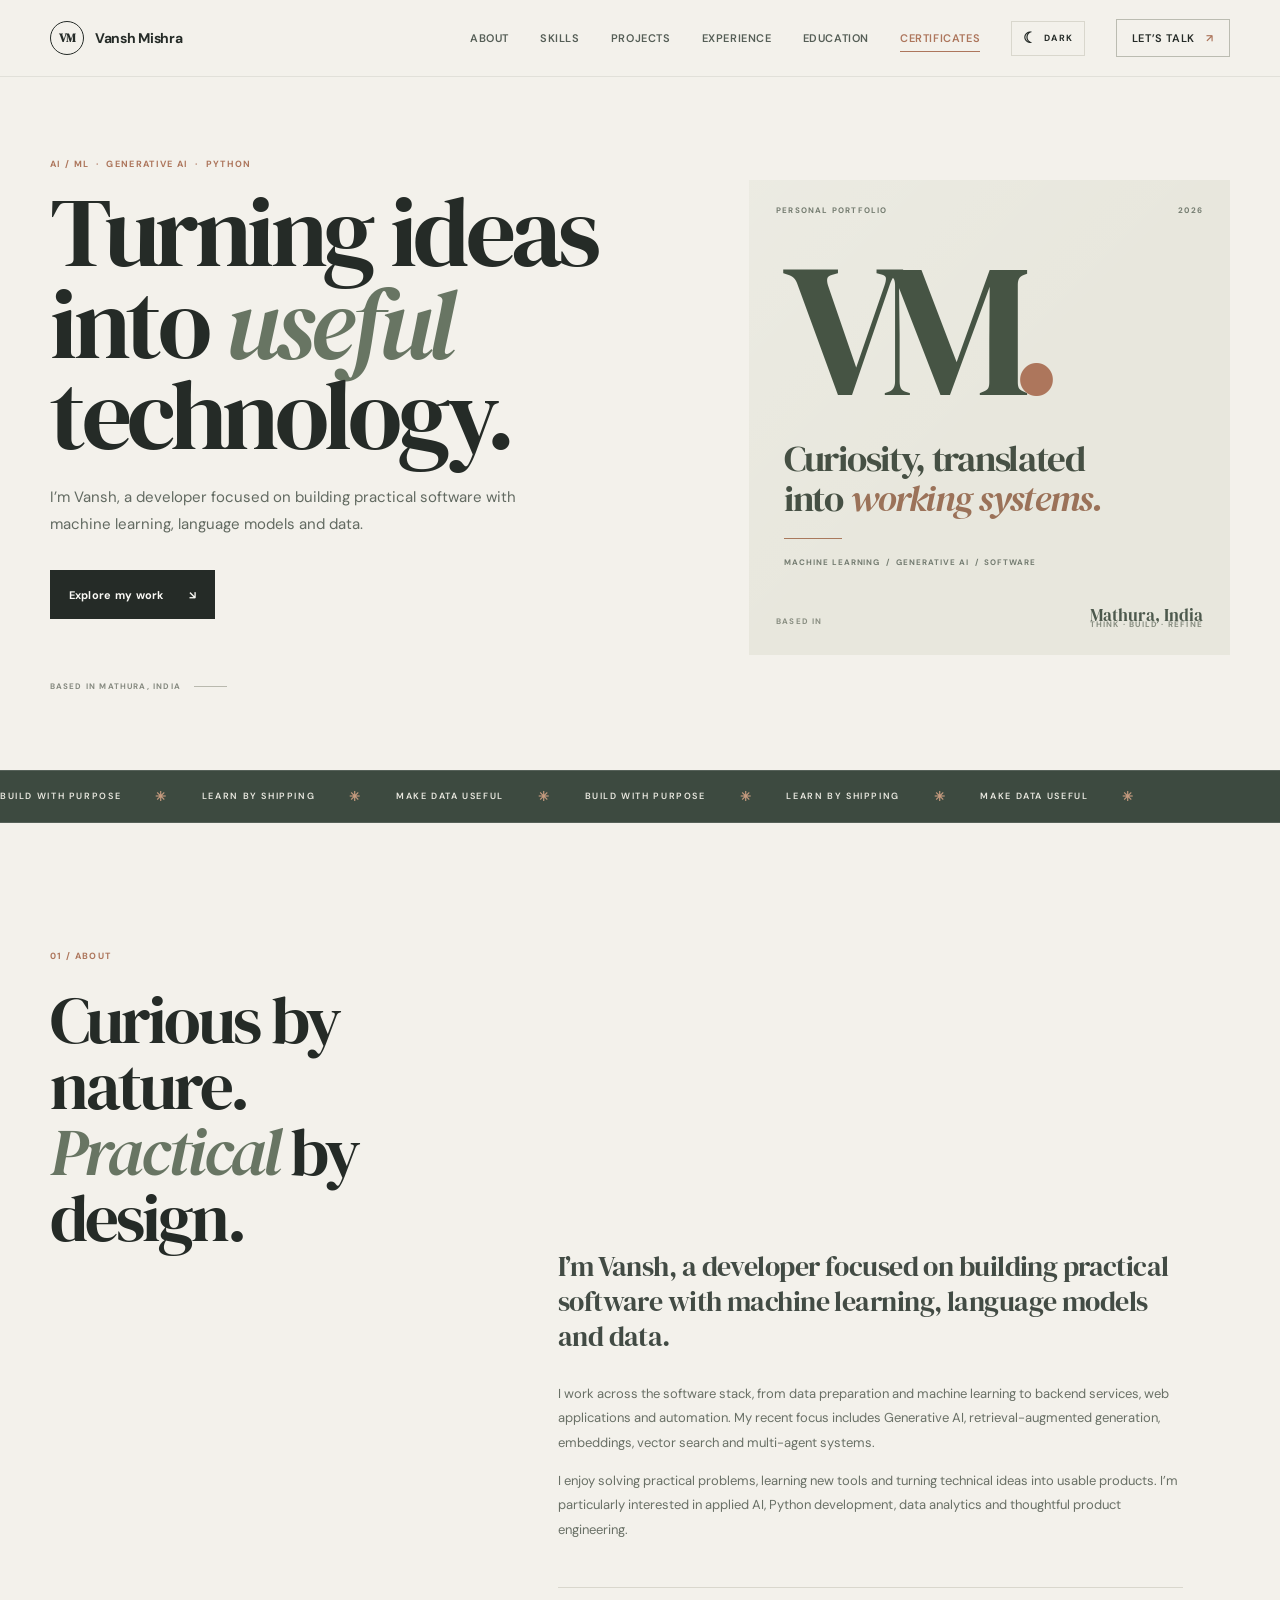
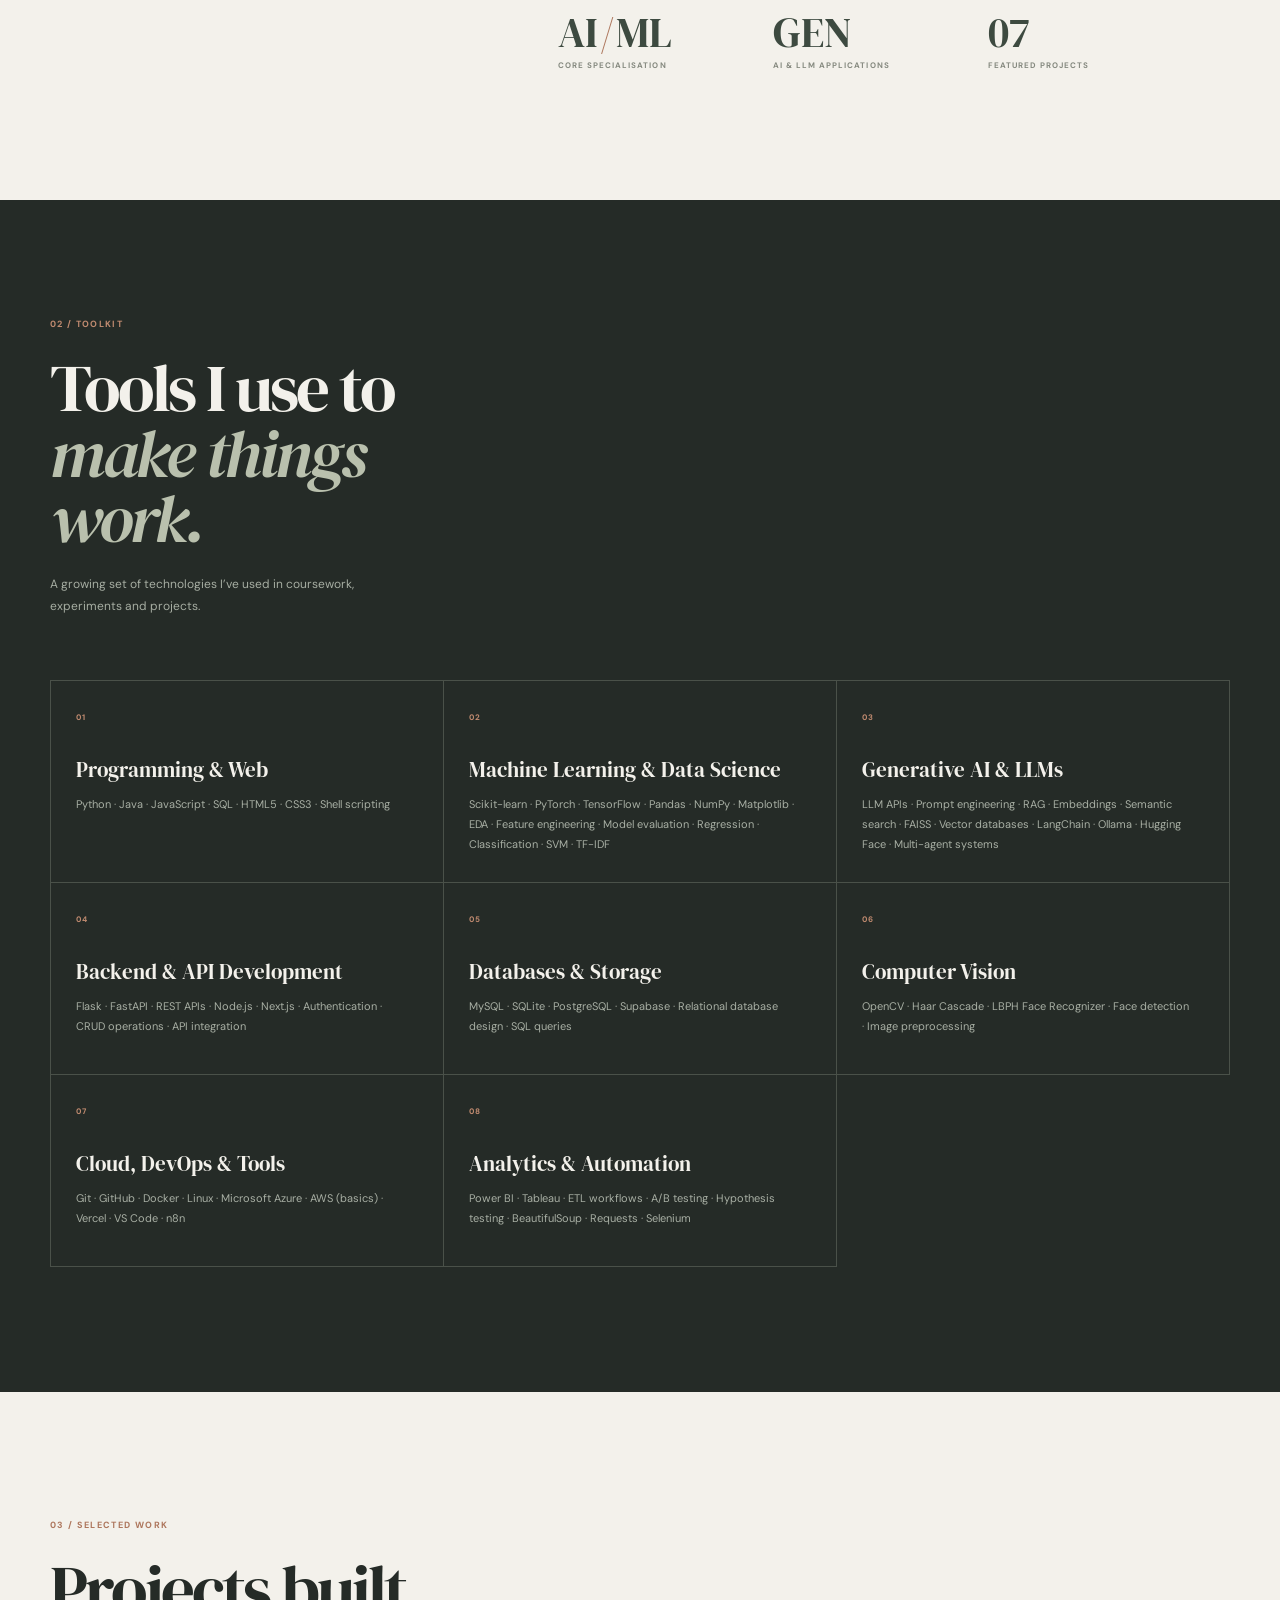
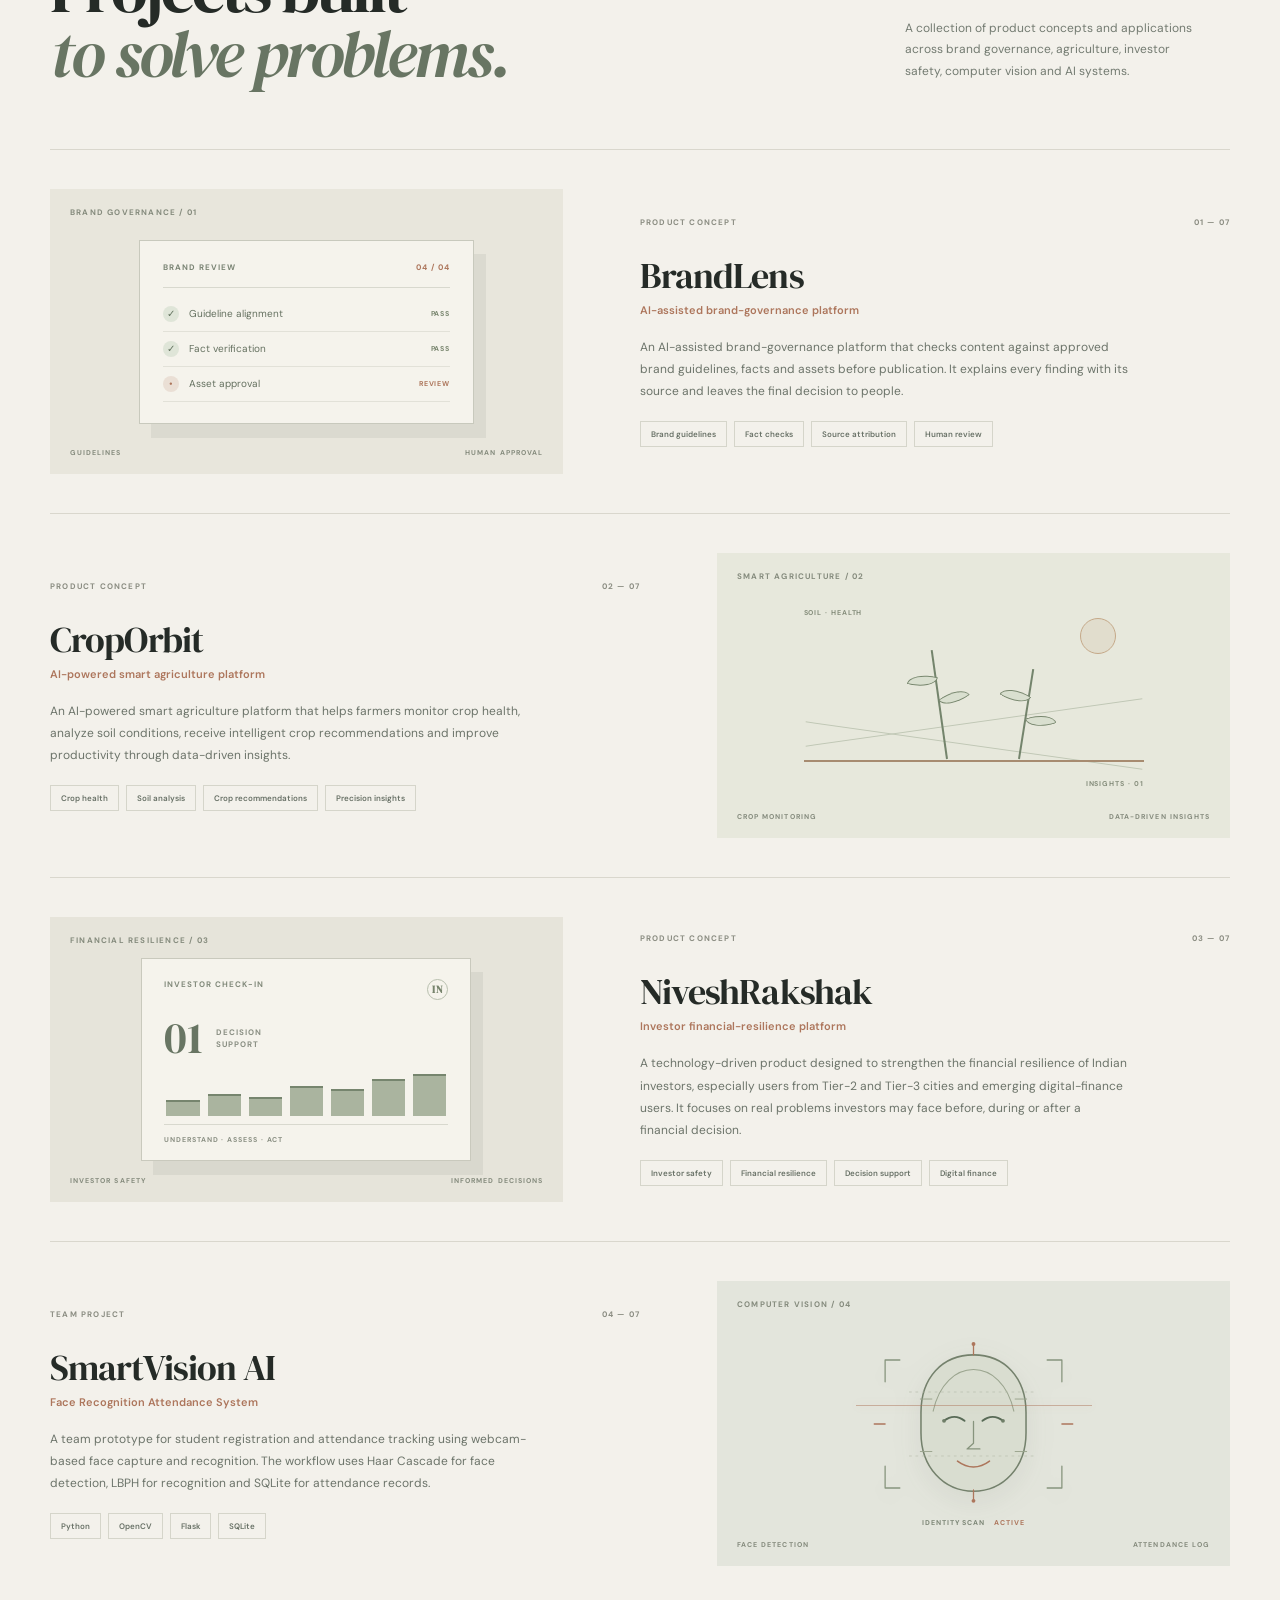
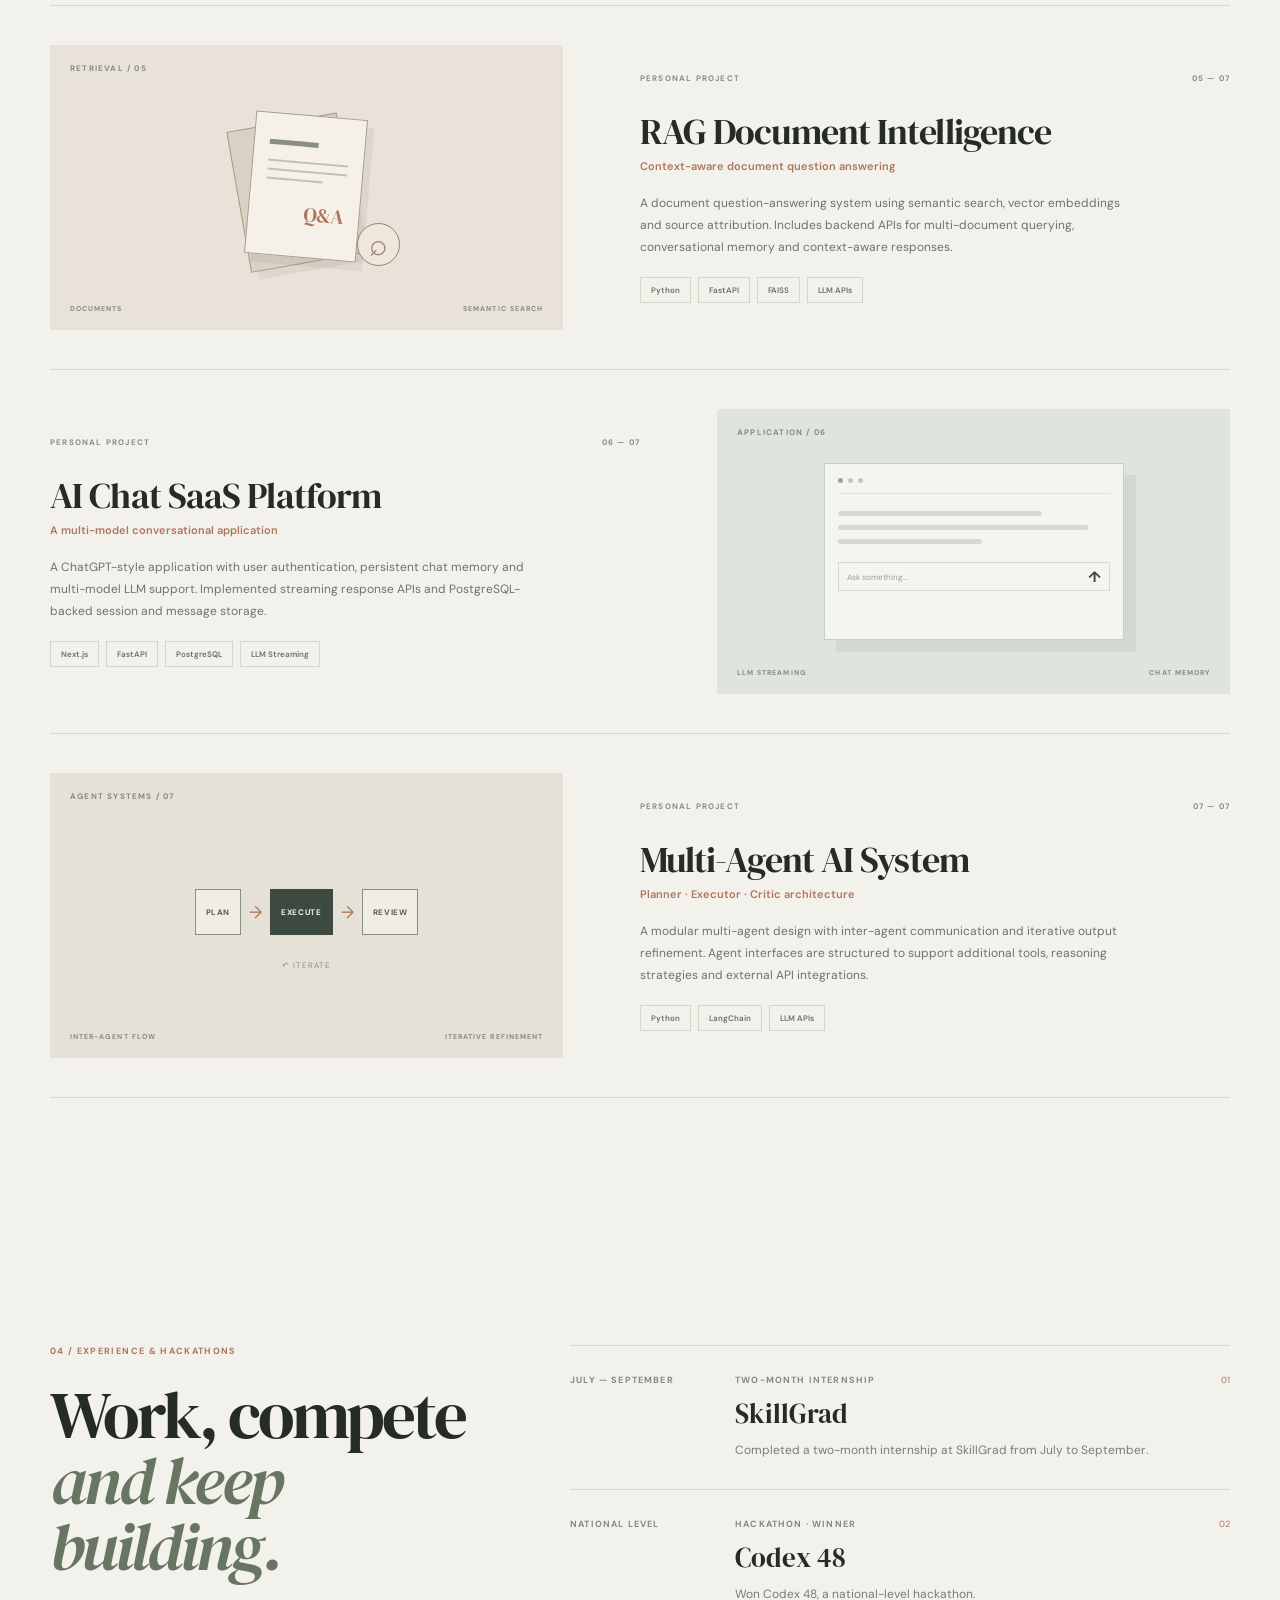
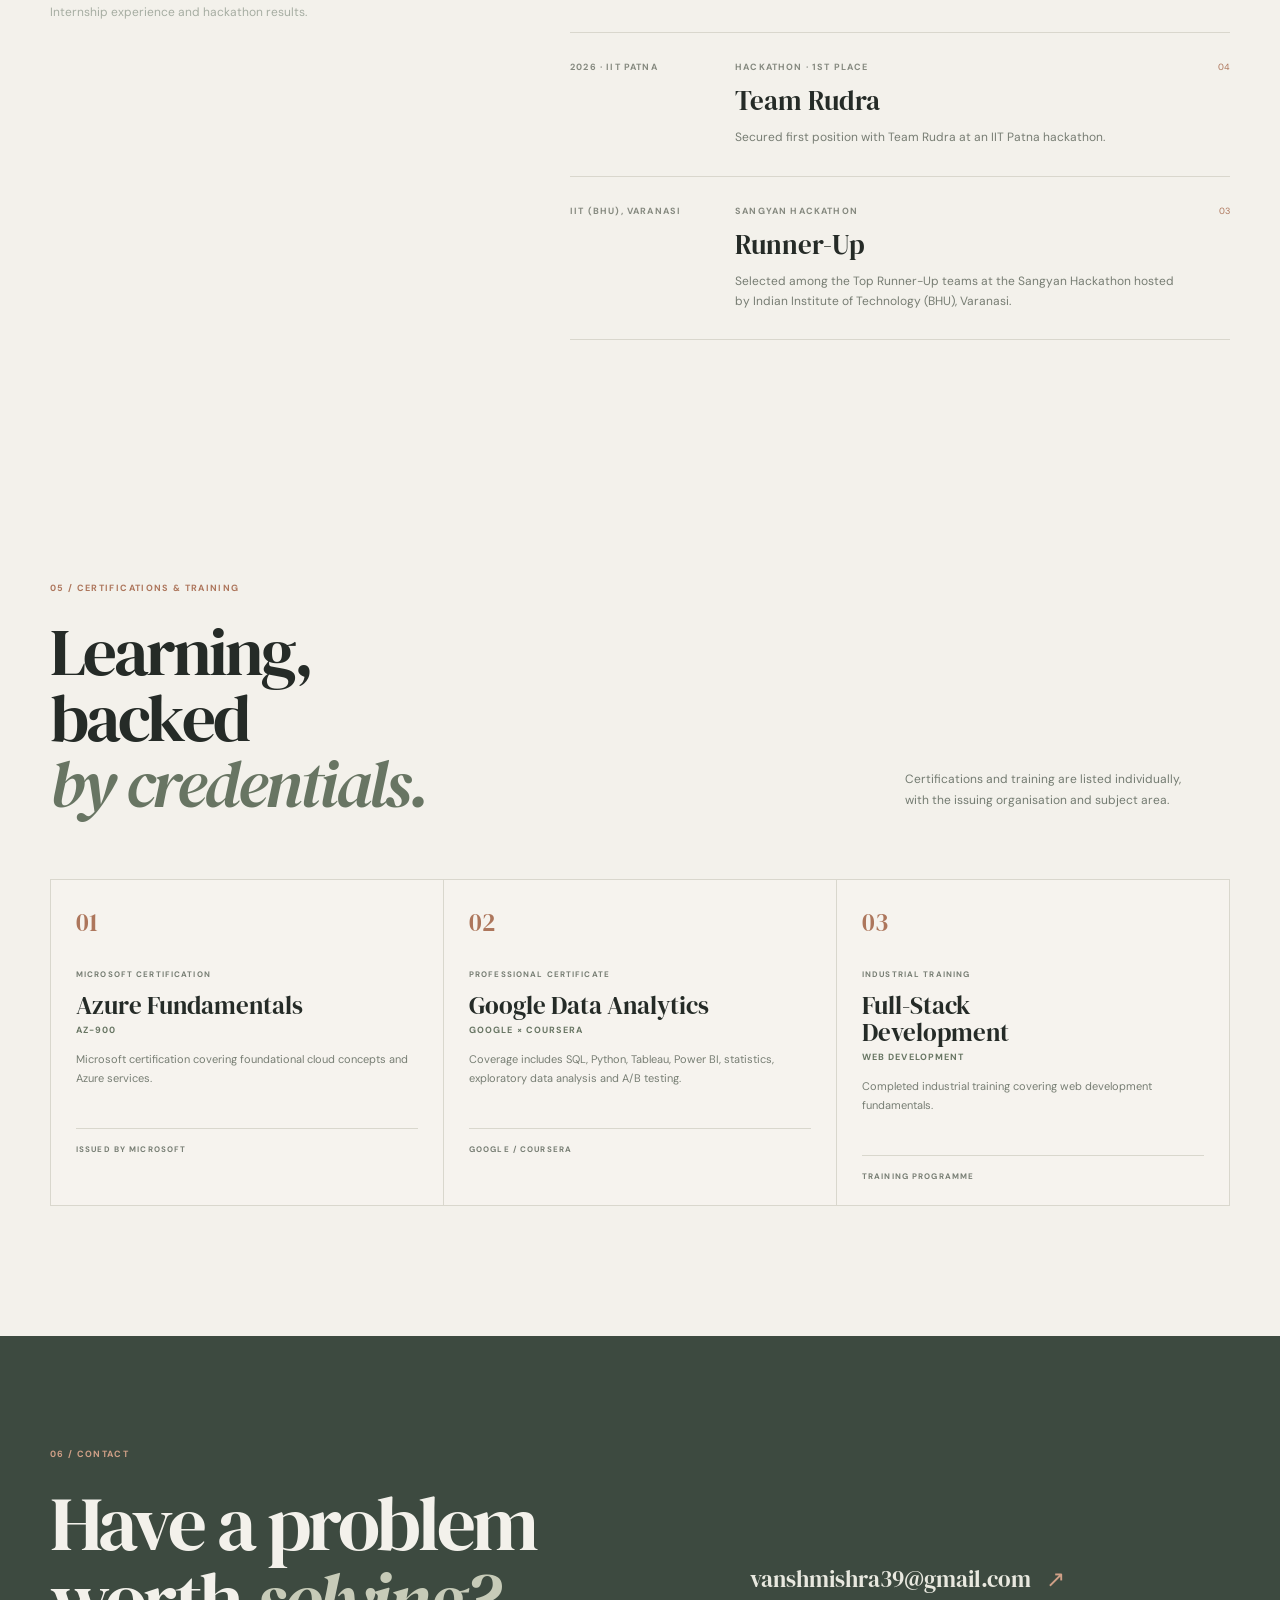
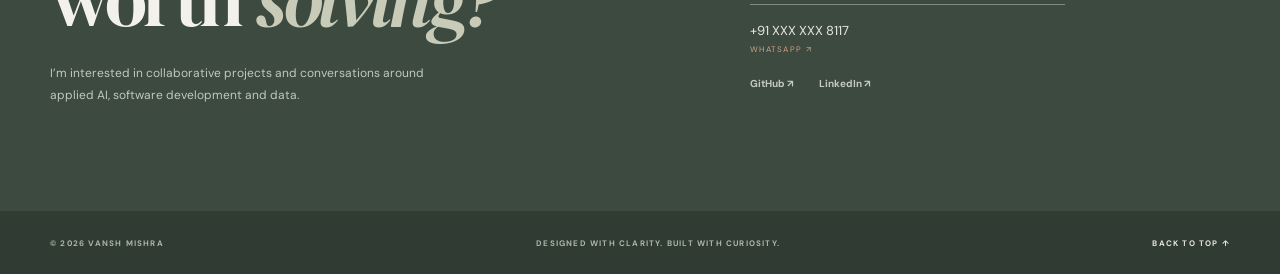
==== commit 0bc466da: "Update index.html" ====
--- a/index.html
+++ b/index.html
@@ -50,7 +50,6 @@
         <div class="hero-meta">
           <span>BASED IN MATHURA, INDIA</span>
           <span class="meta-rule"></span>
-          <span>AI / ML · GENERATIVE AI</span>
         </div>
       </div>
 
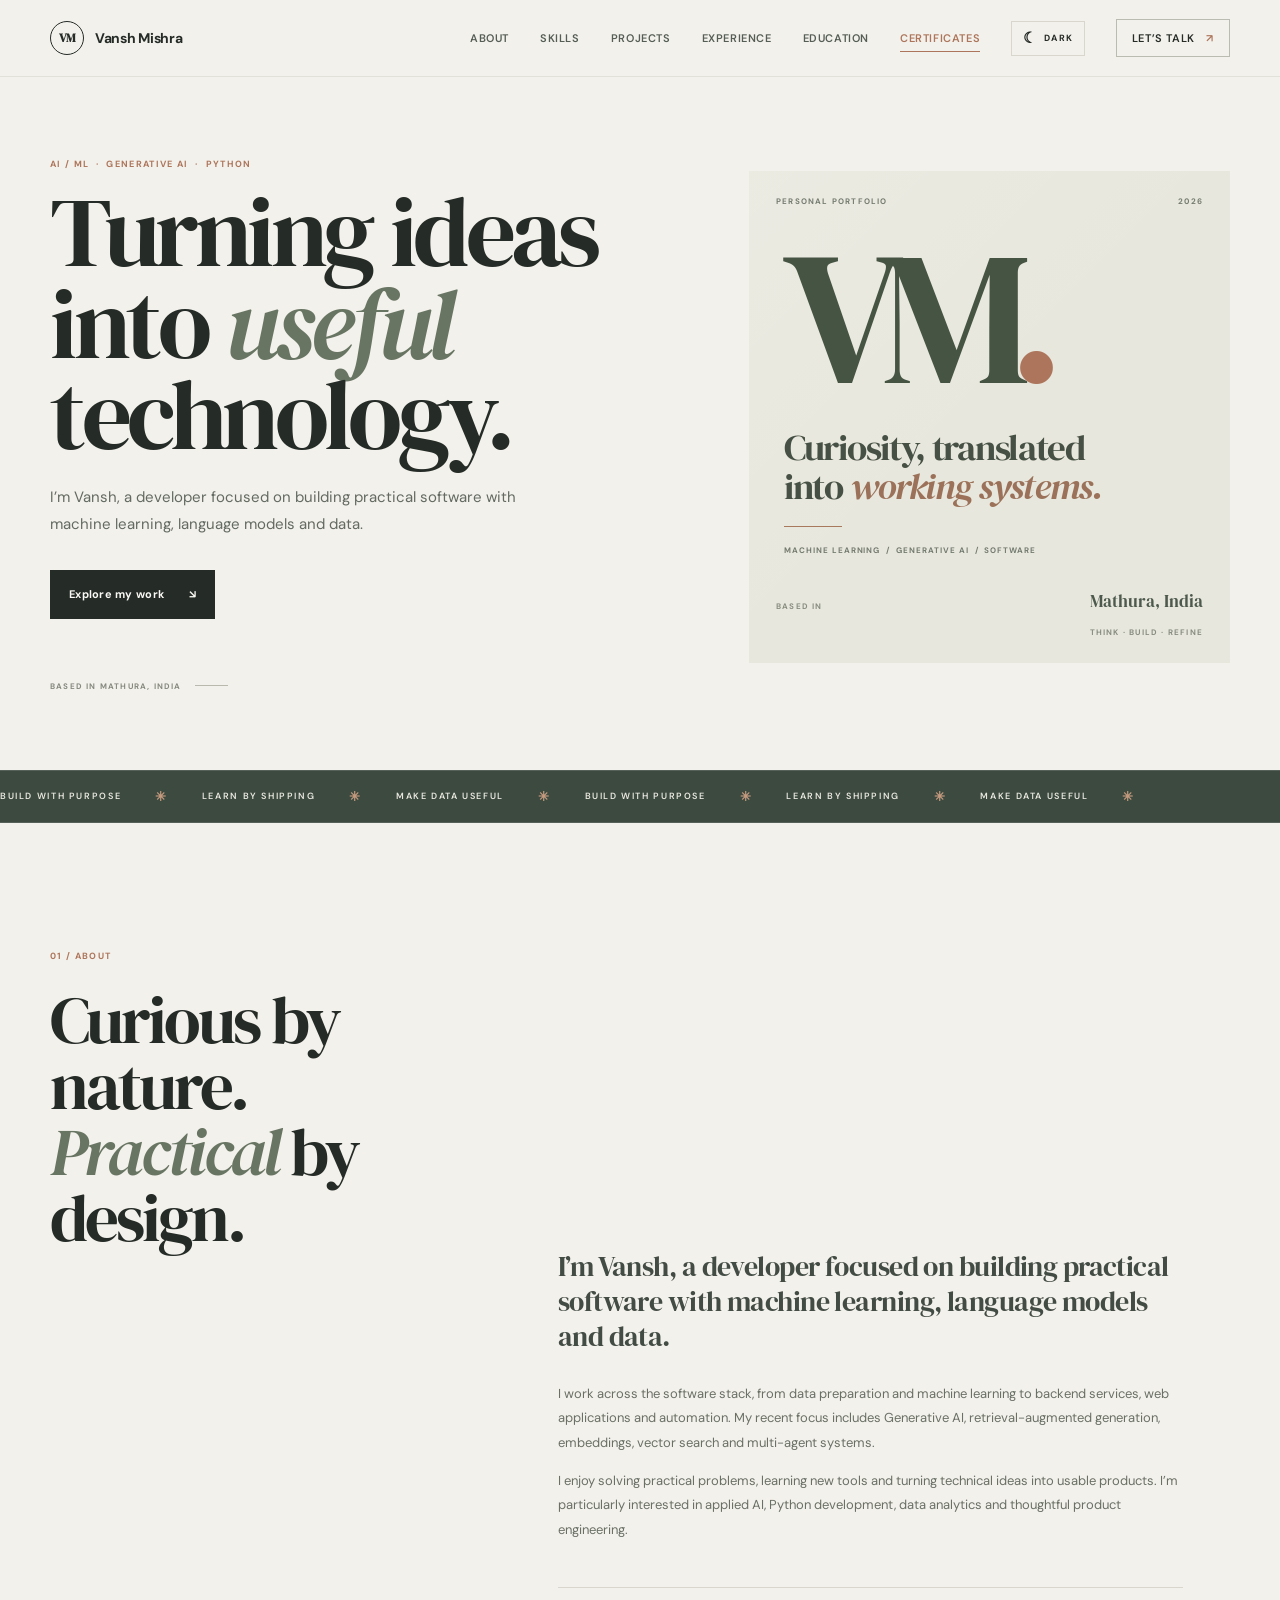
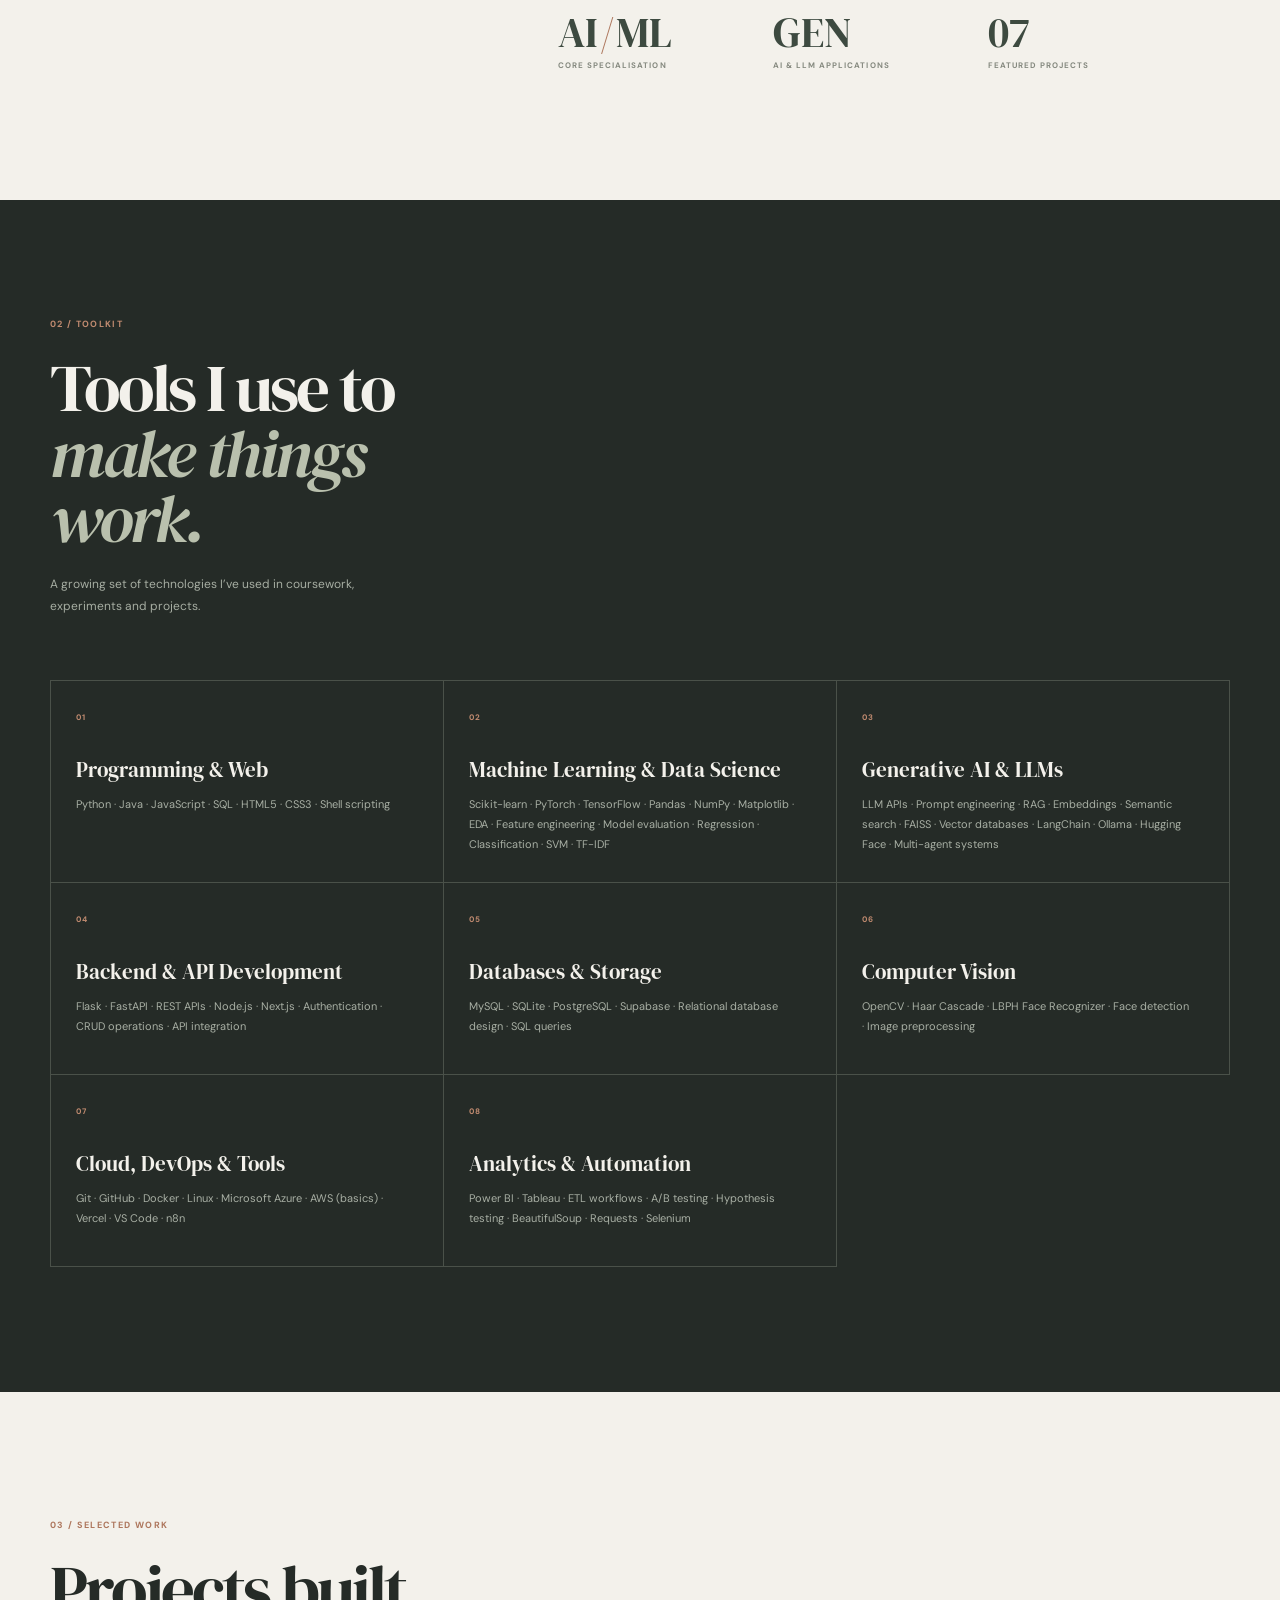
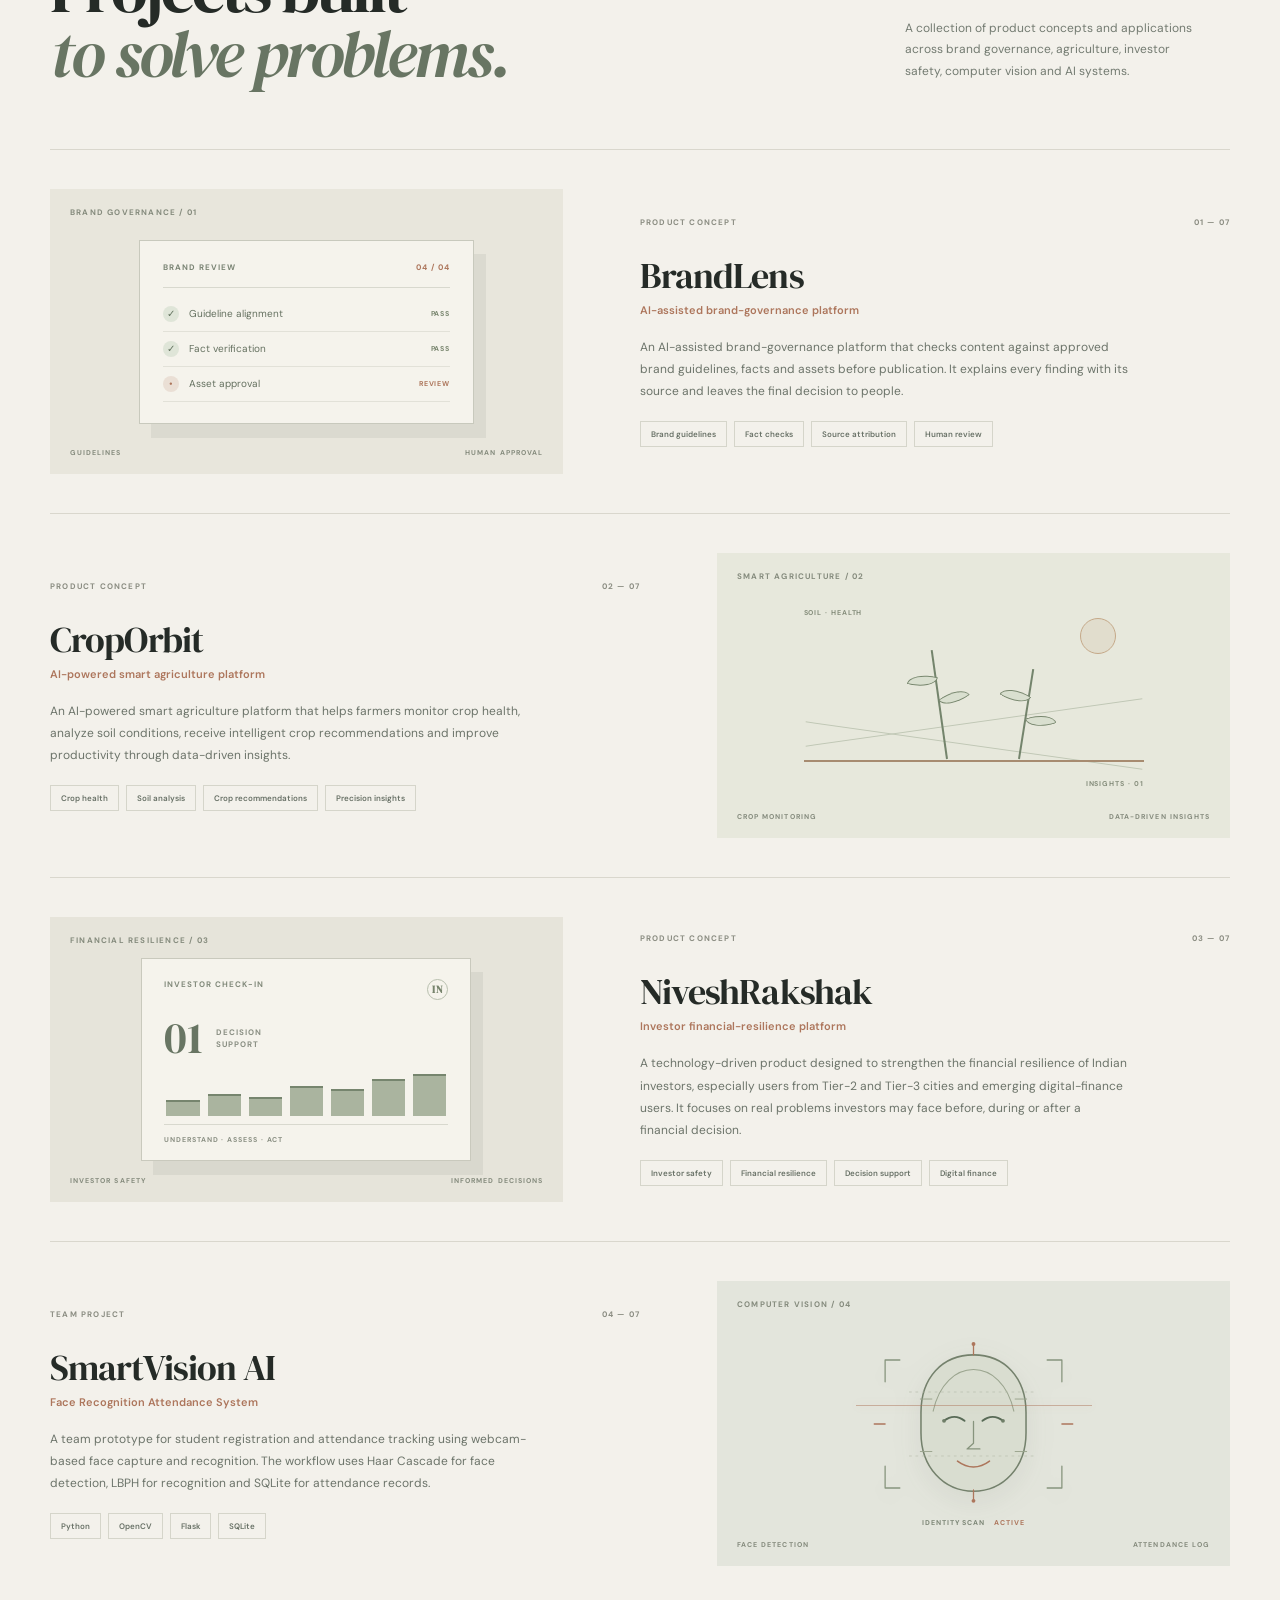
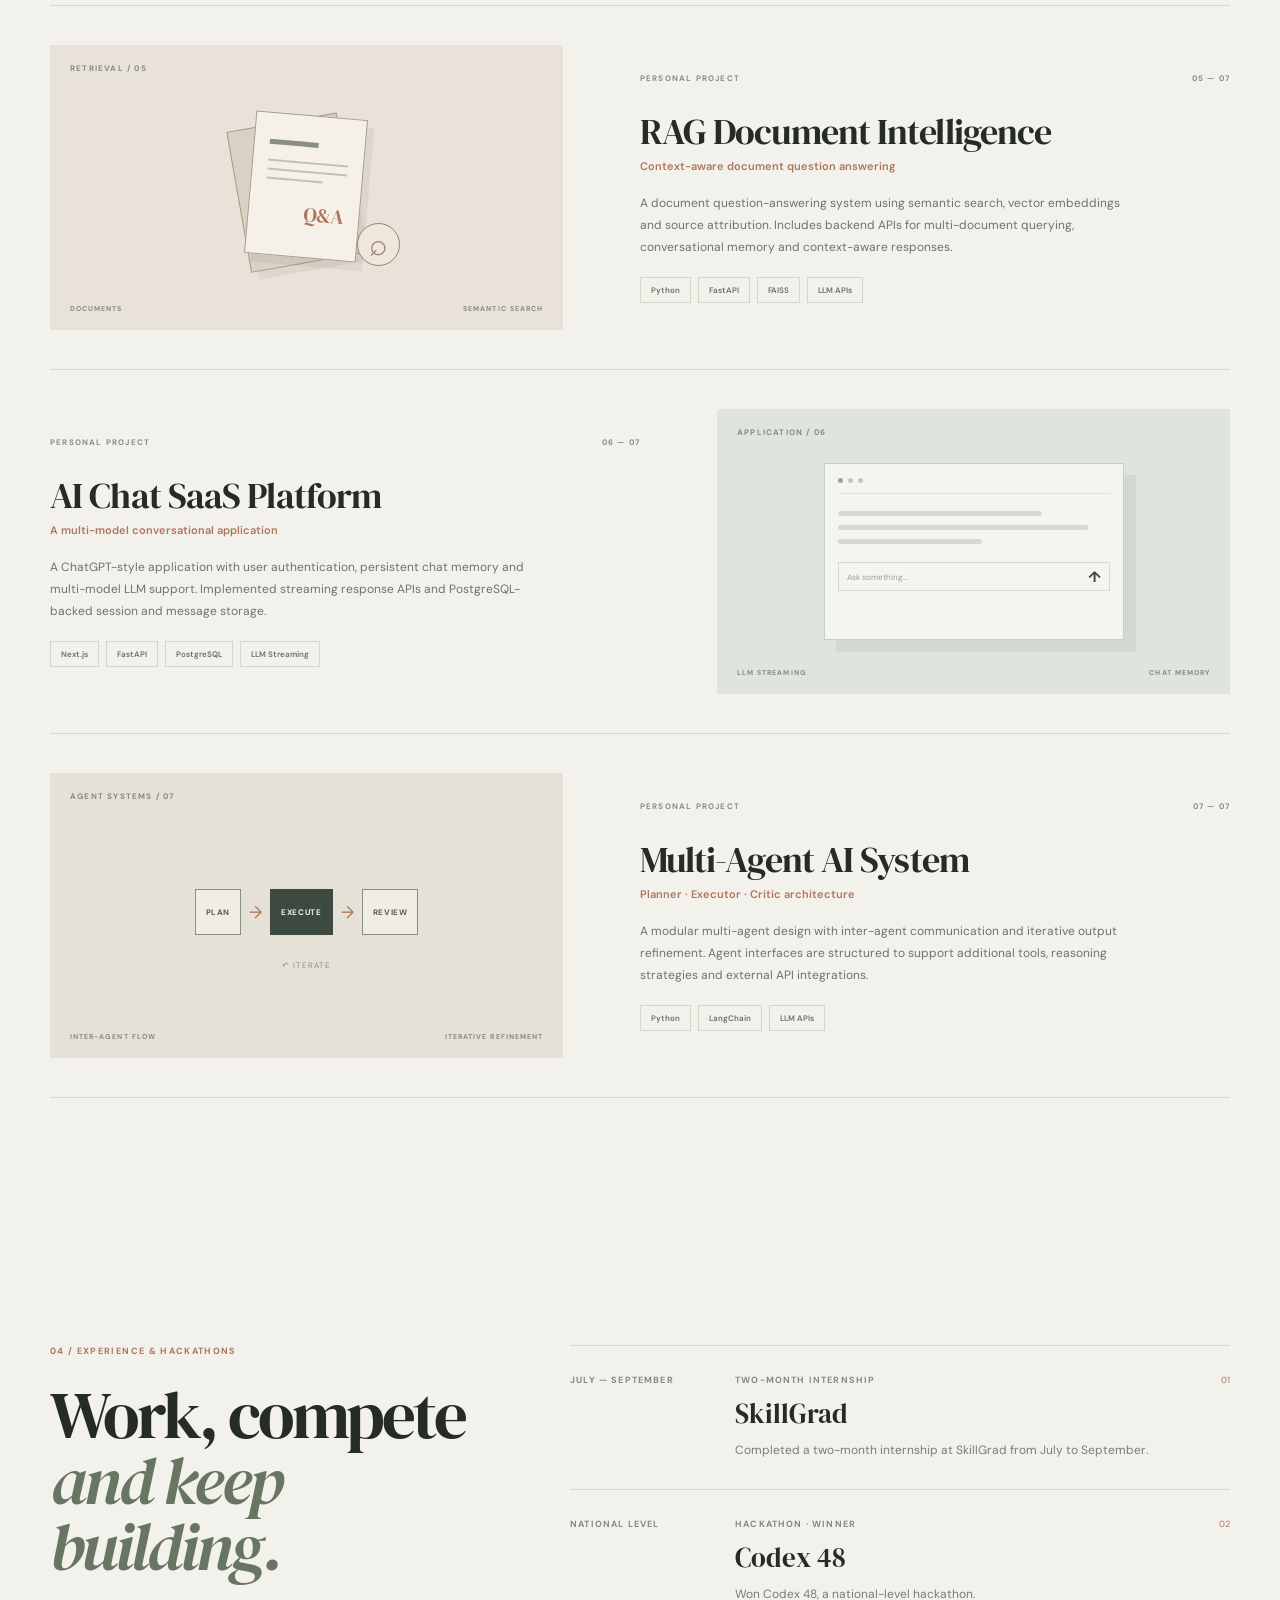
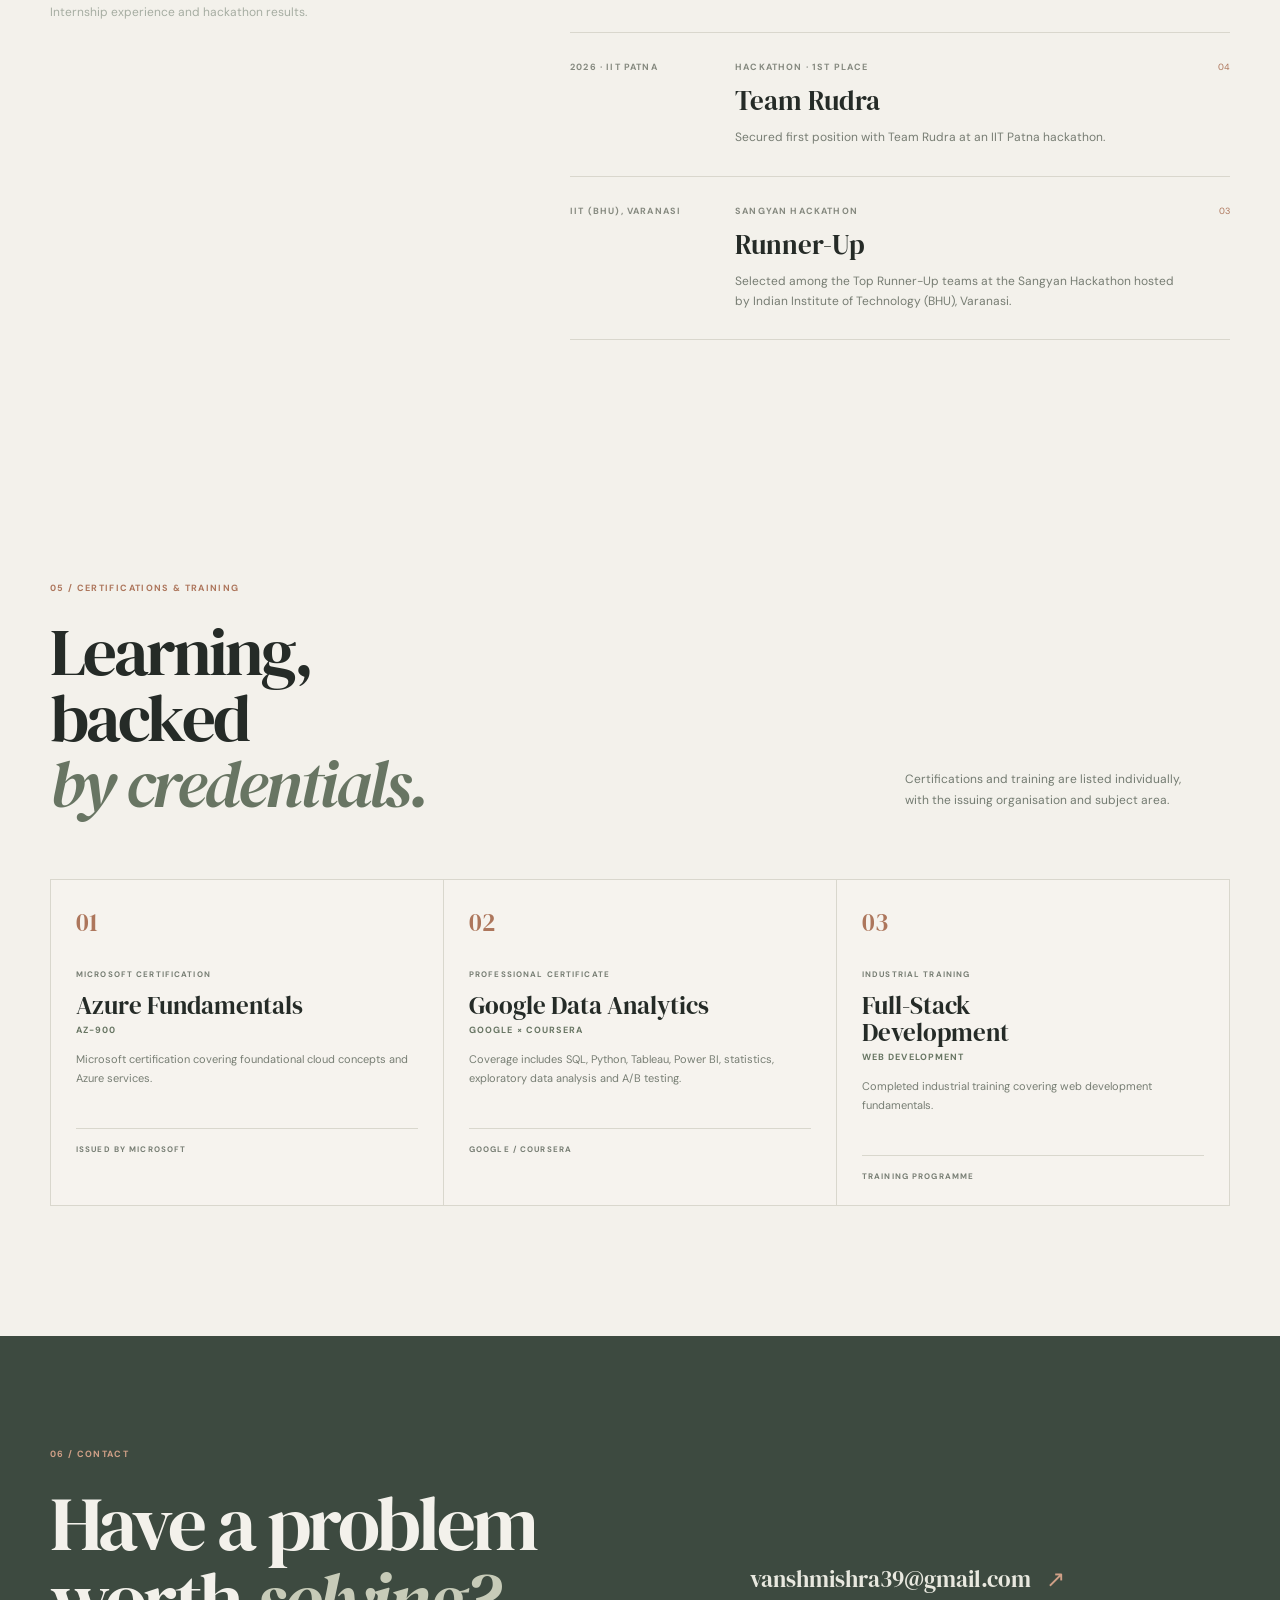
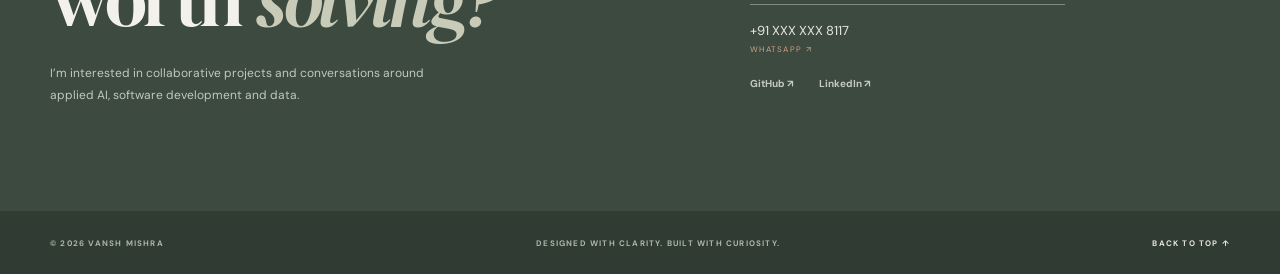
==== commit 462a1941: "Update index.html" ====
--- a/index.html
+++ b/index.html
@@ -62,6 +62,7 @@
           <p class="panel-focus">MACHINE LEARNING&nbsp; / &nbsp;GENERATIVE AI&nbsp; / &nbsp;SOFTWARE</p>
         </div>
         <div class="art-caption"><span class="caption-label">BASED IN</span><p>Mathura, India</p></div>
+        <h1></h1>
         <span class="art-index">THINK · BUILD · REFINE</span>
       </aside>
     </section>
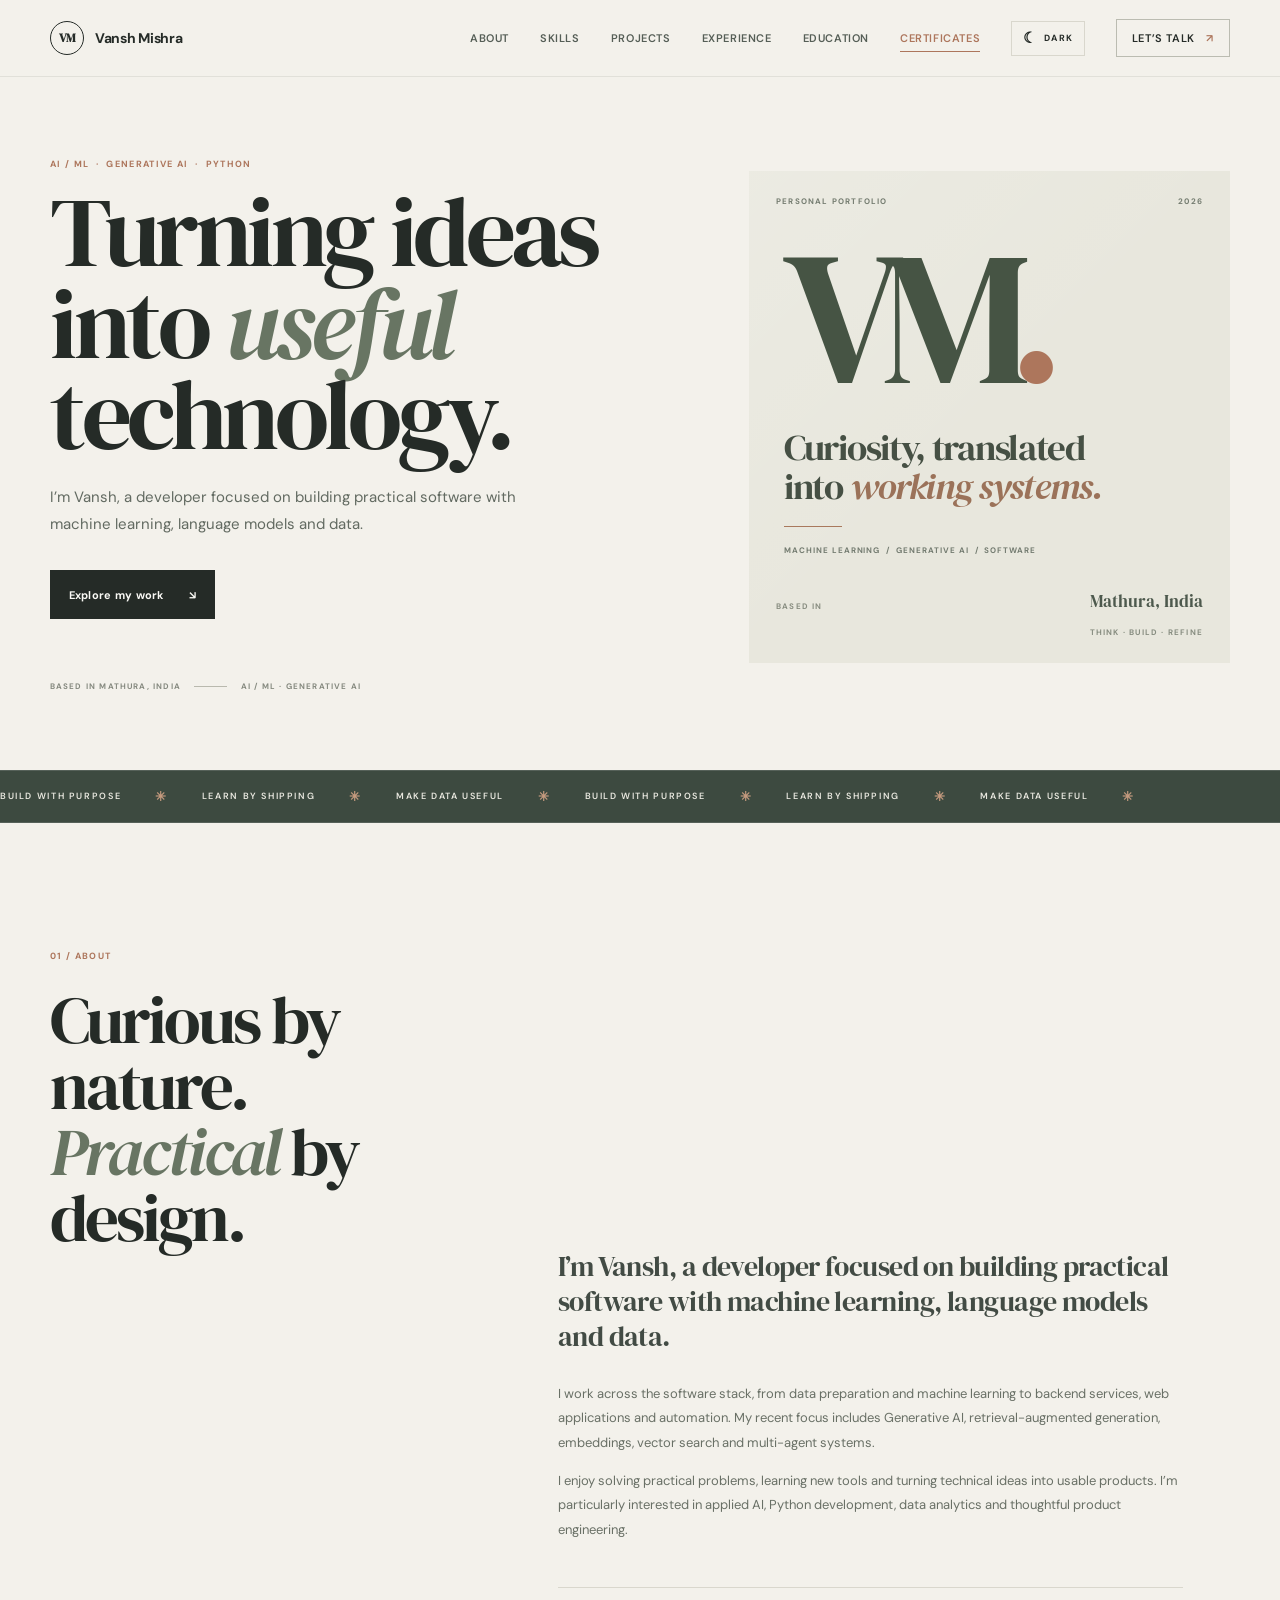
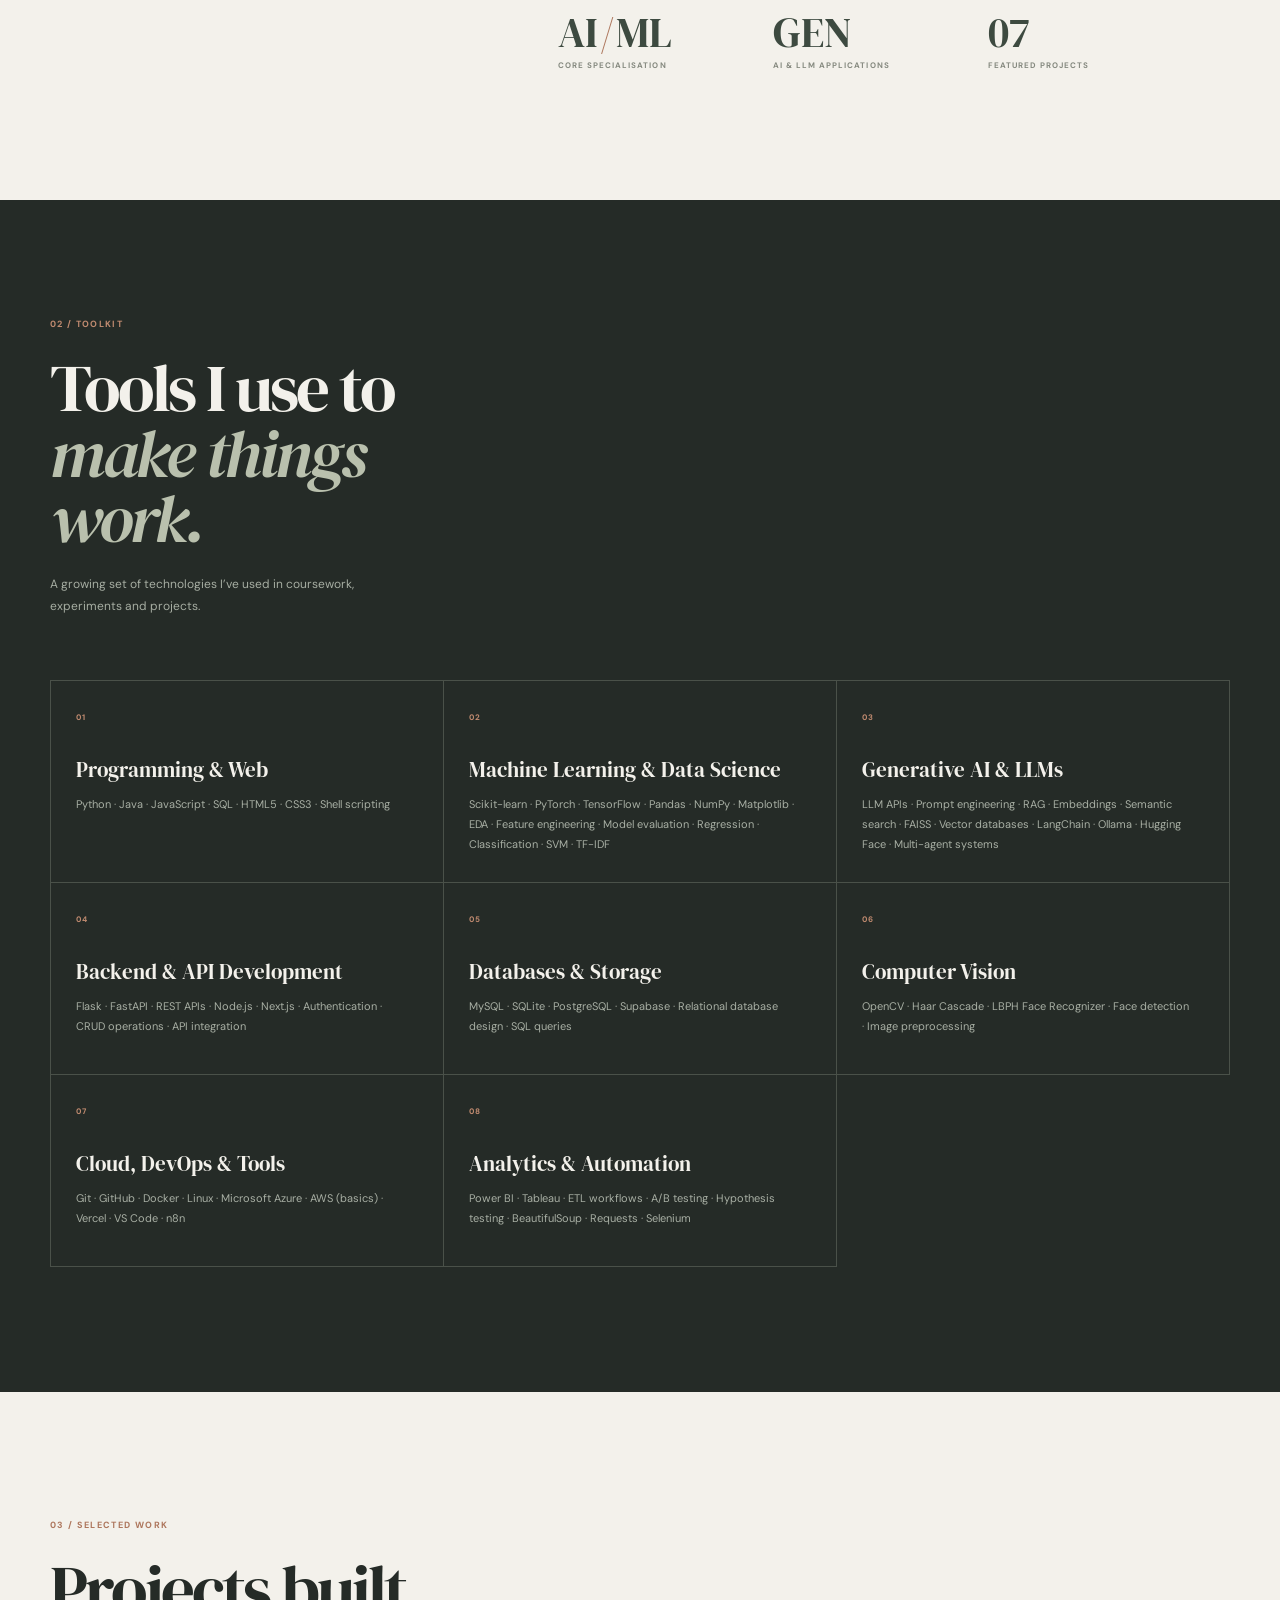
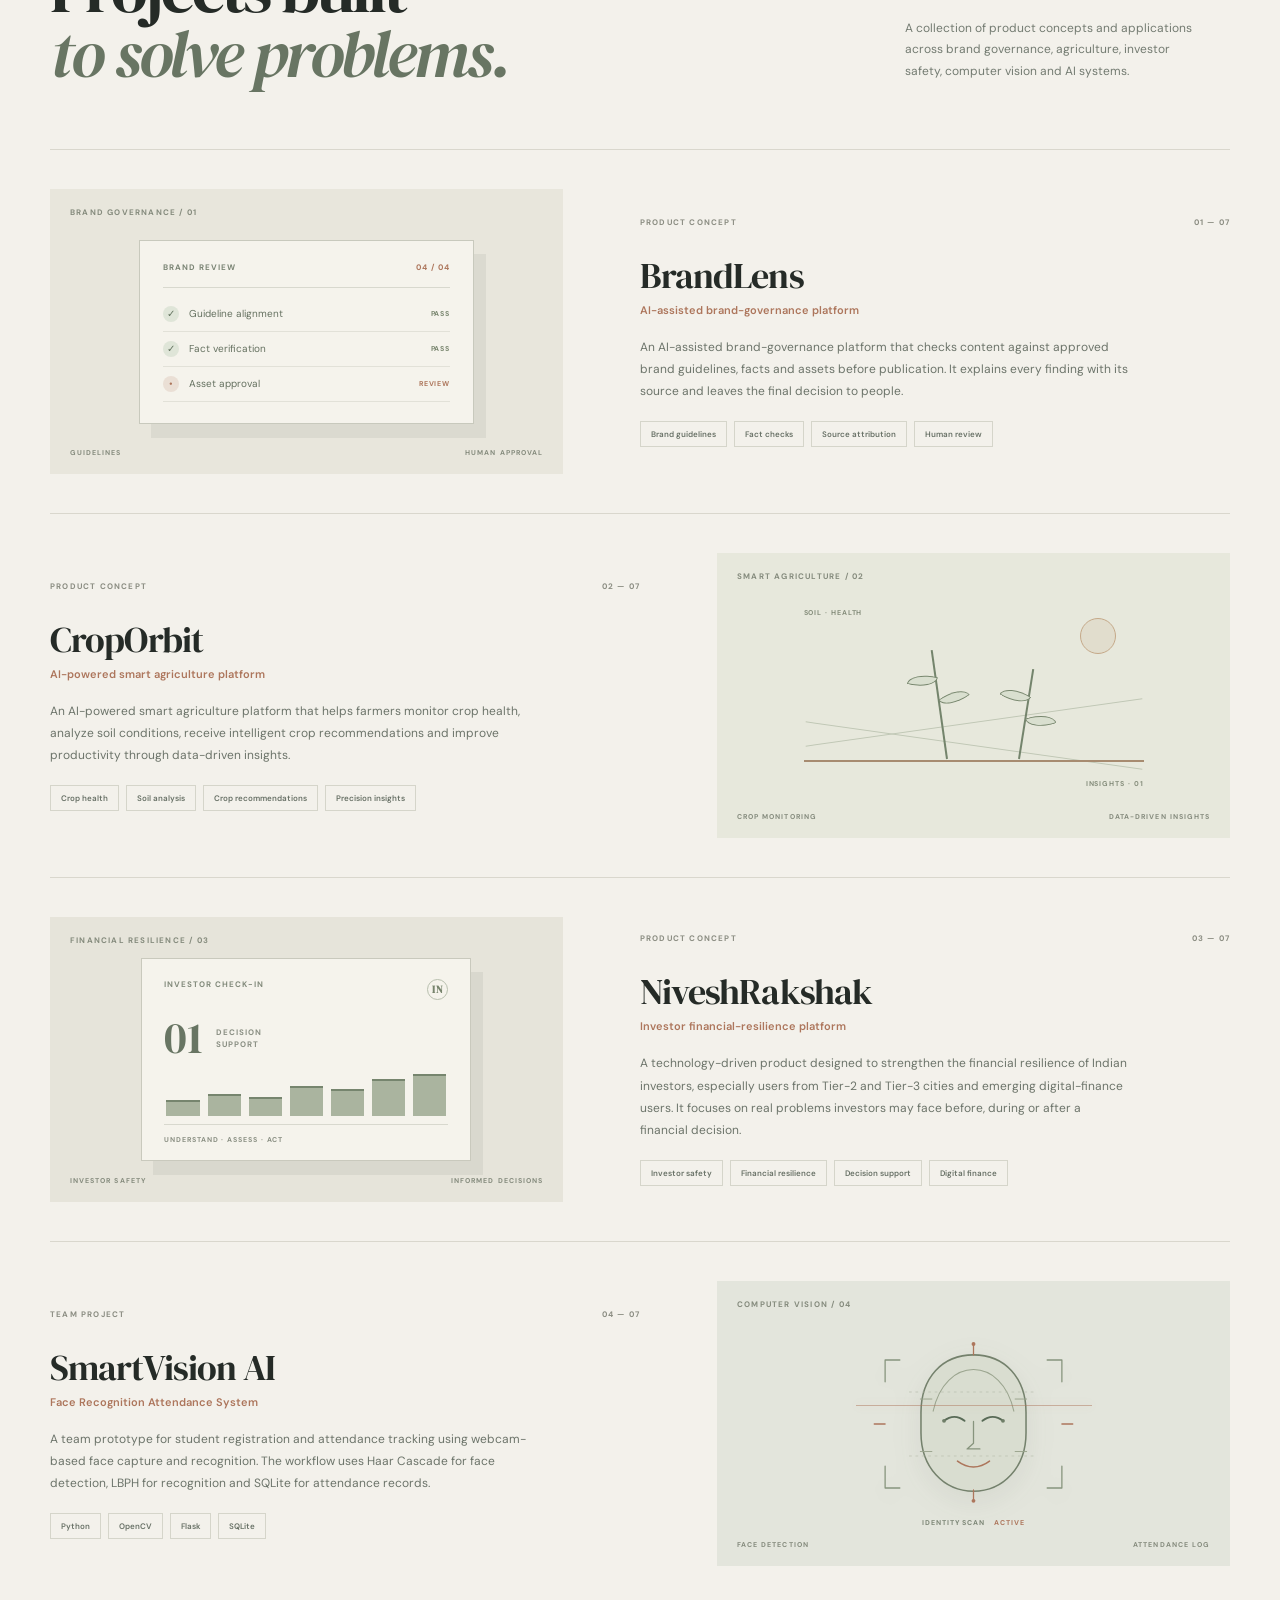
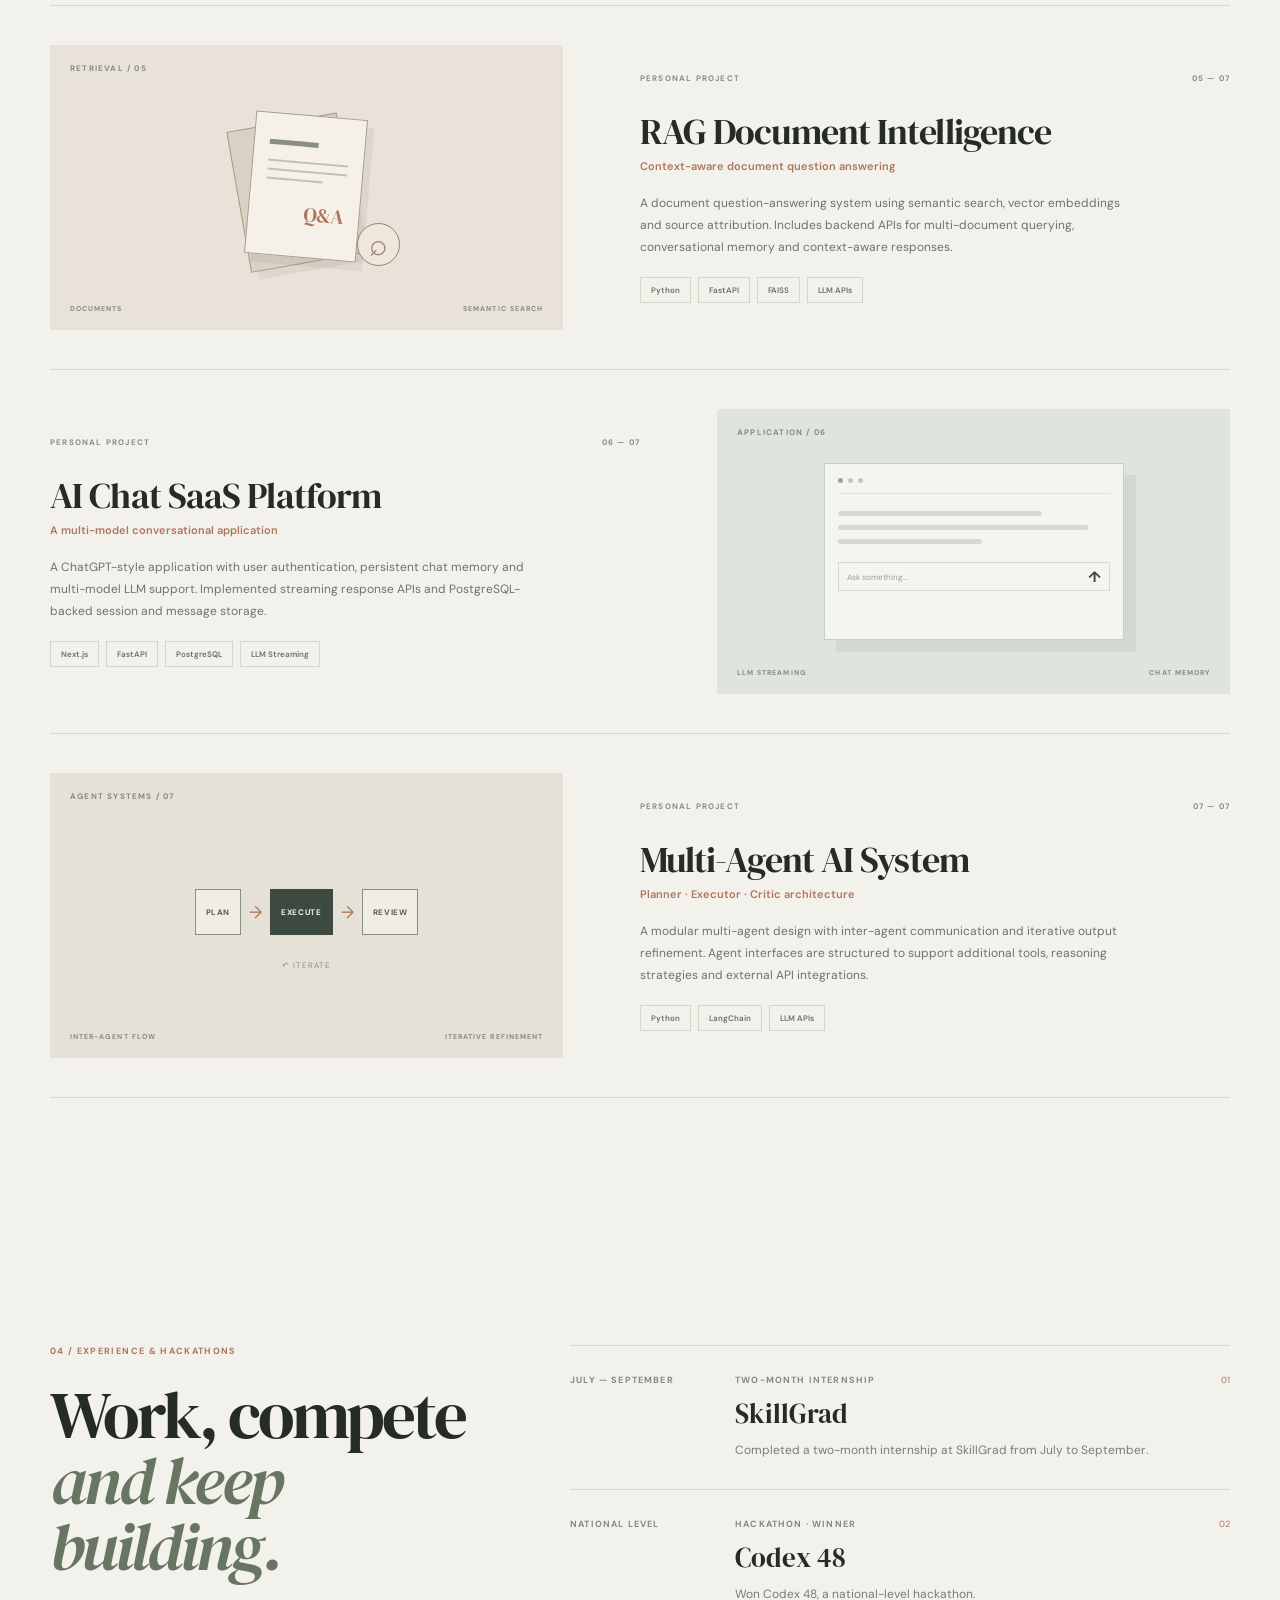
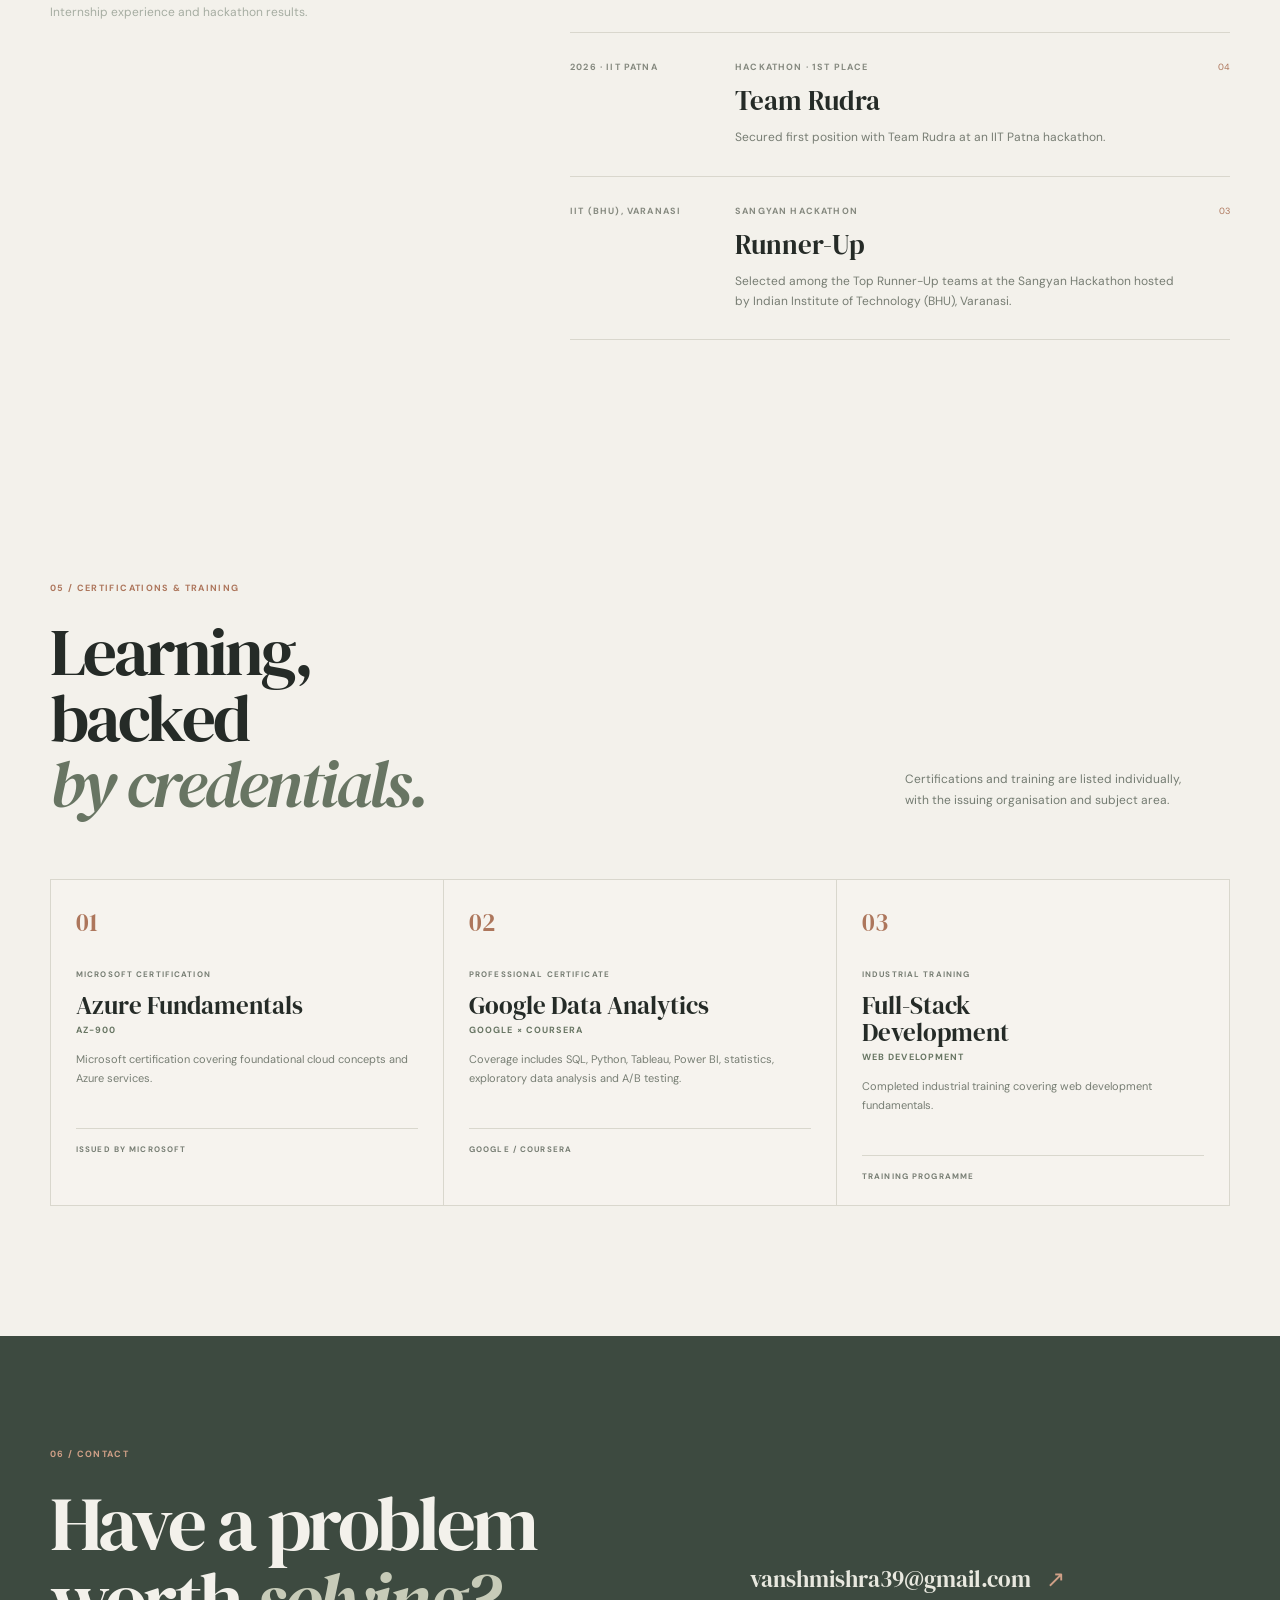
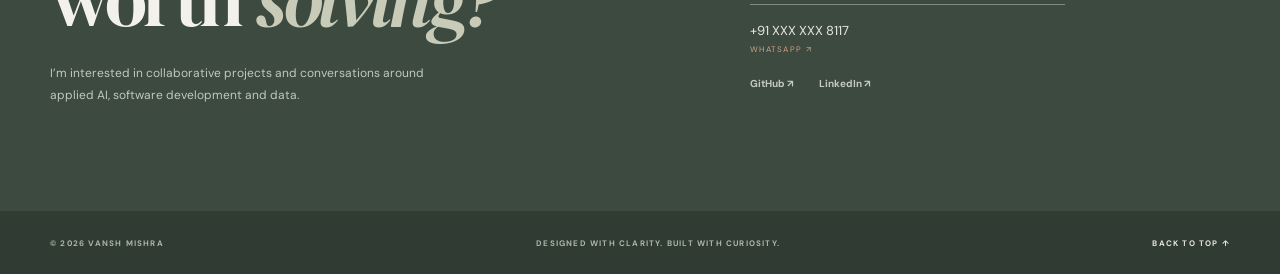
==== commit 547417e2: "Update index.html" ====
--- a/index.html
+++ b/index.html
@@ -50,6 +50,7 @@
         <div class="hero-meta">
           <span>BASED IN MATHURA, INDIA</span>
           <span class="meta-rule"></span>
+          <span>AI / ML · GENERATIVE AI</span>
         </div>
       </div>
 
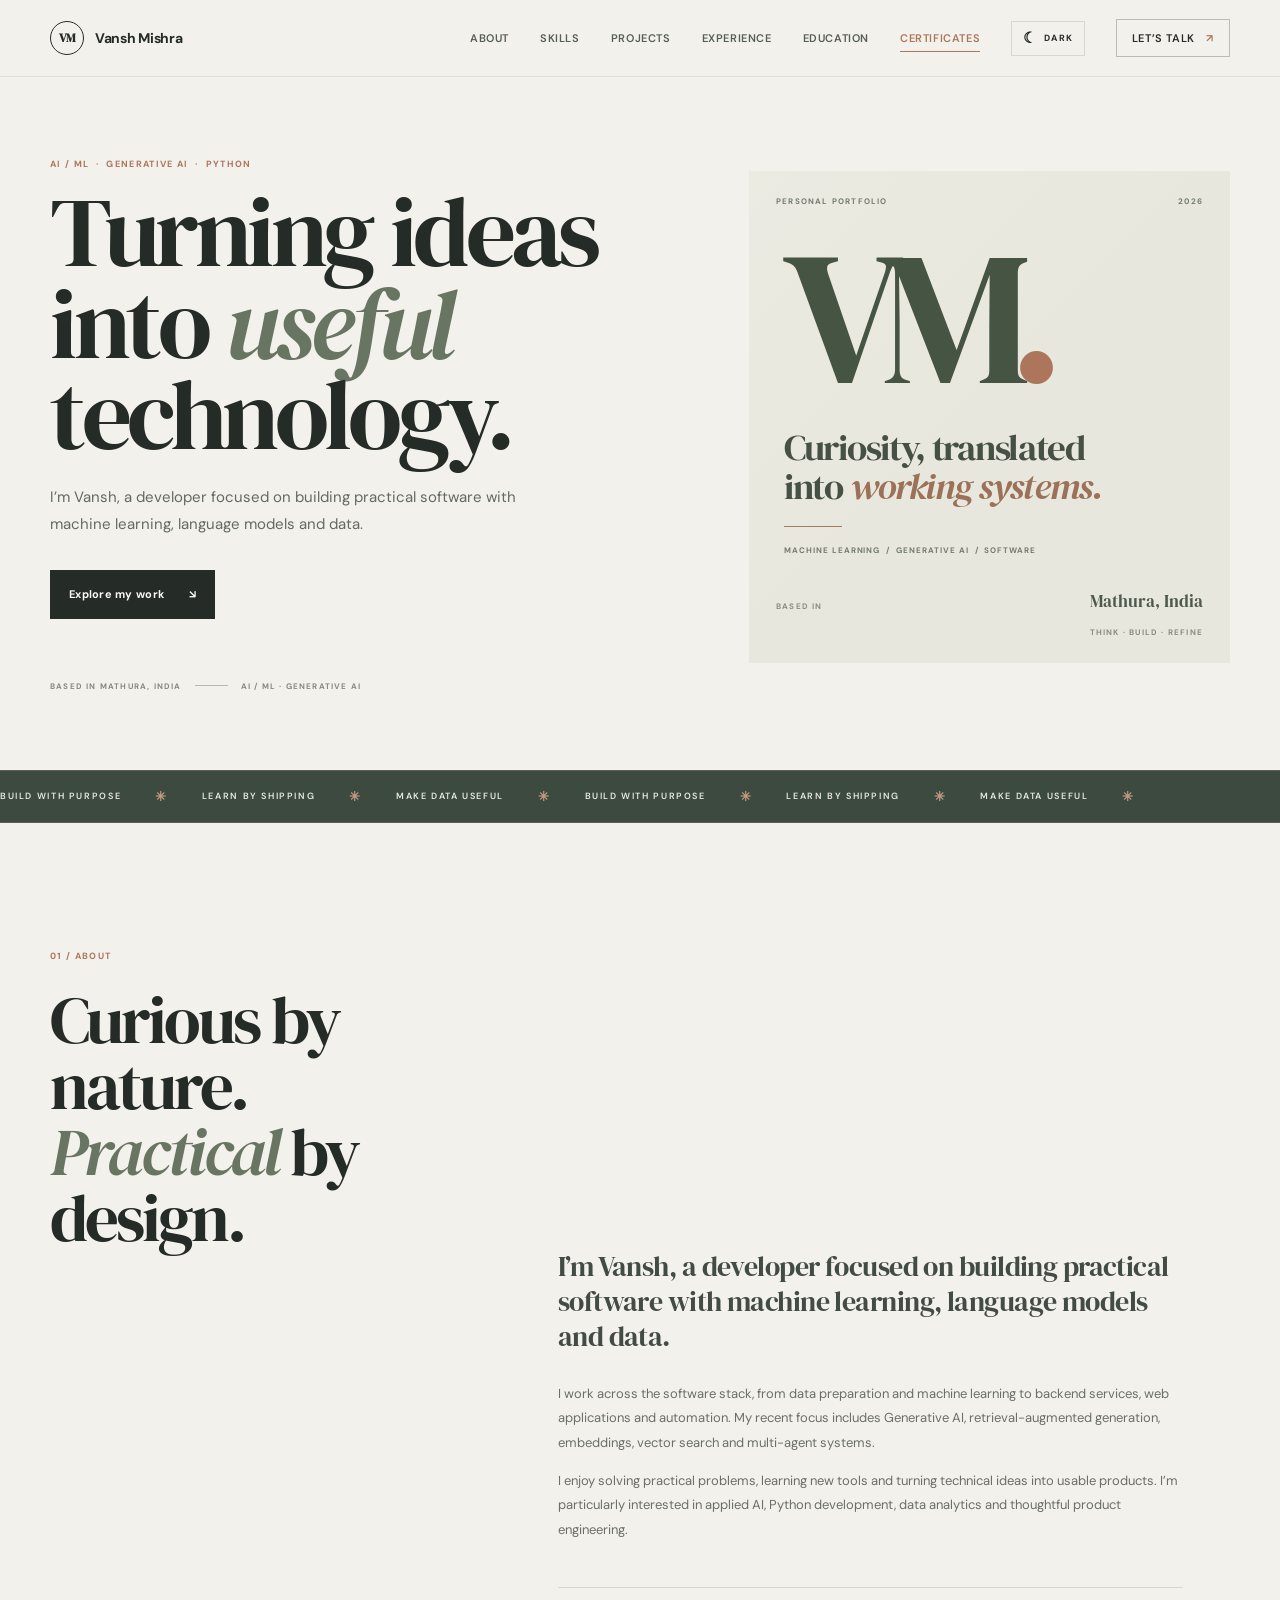
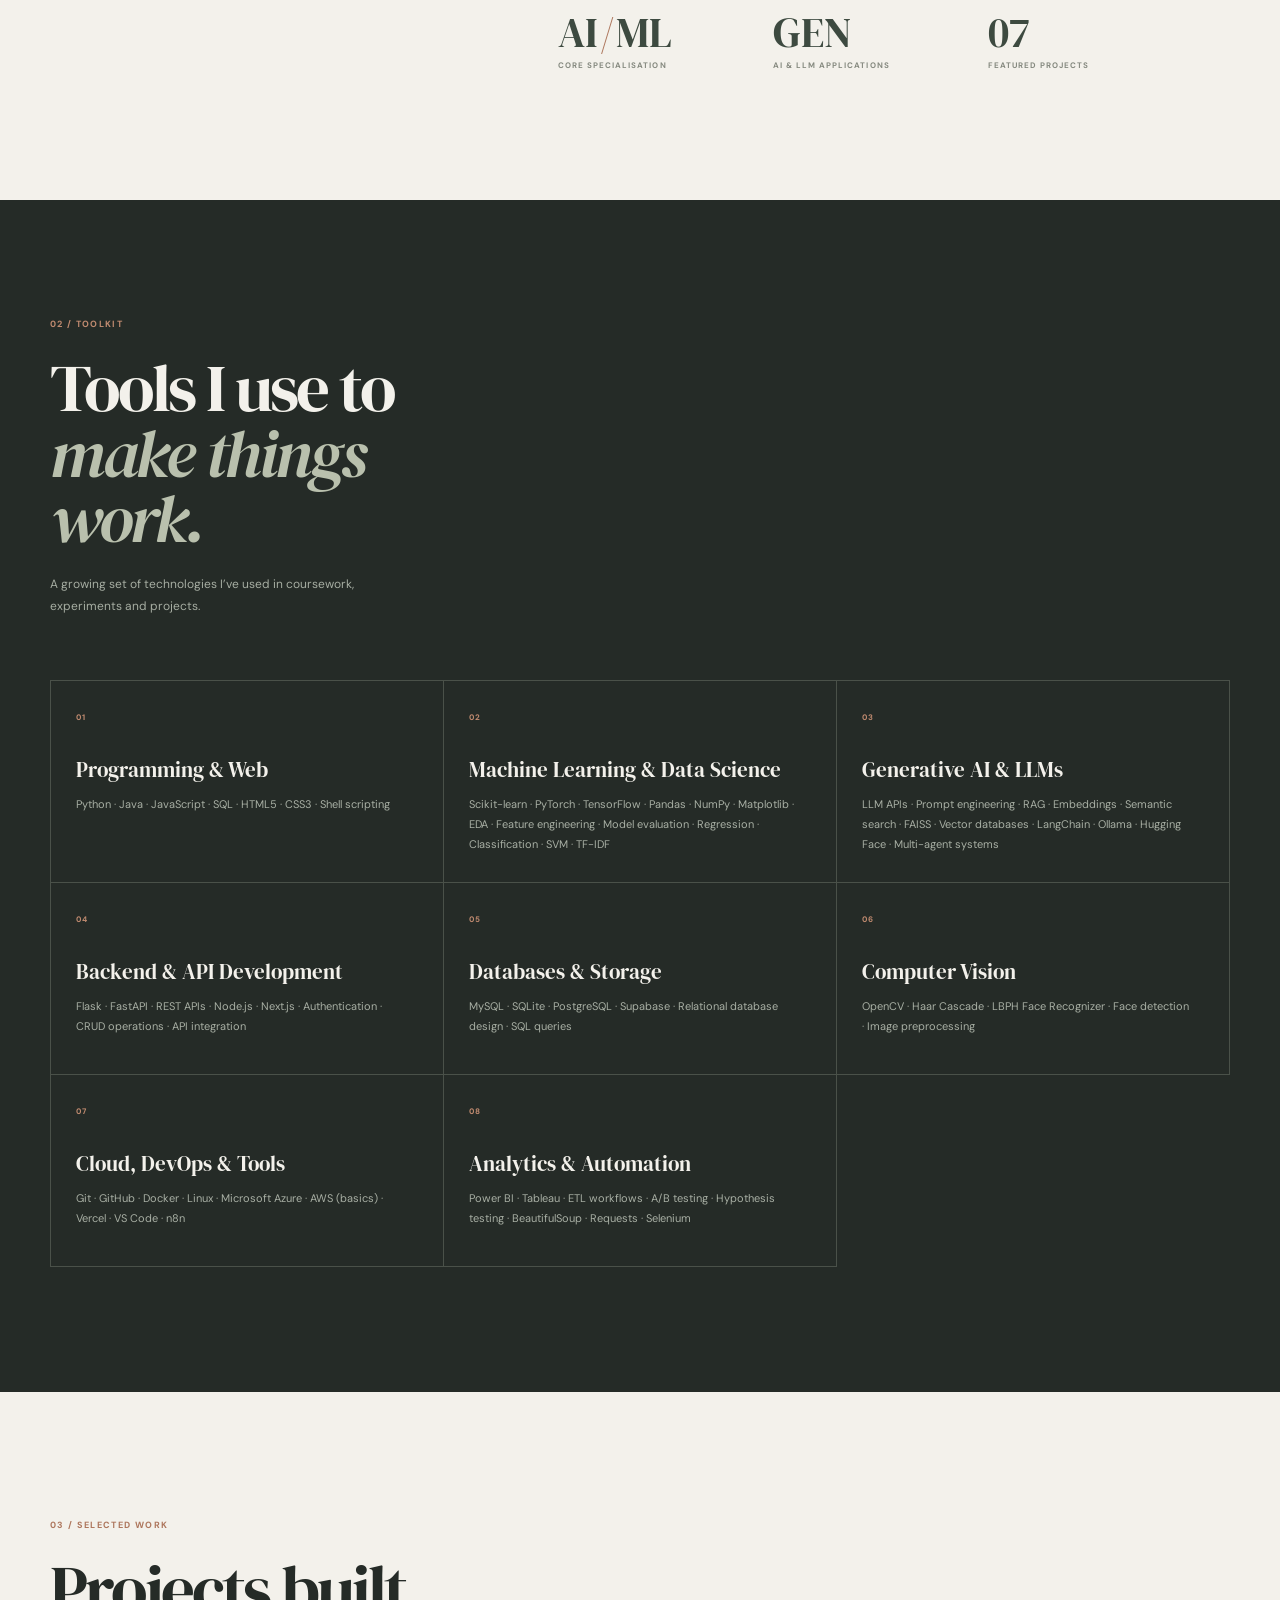
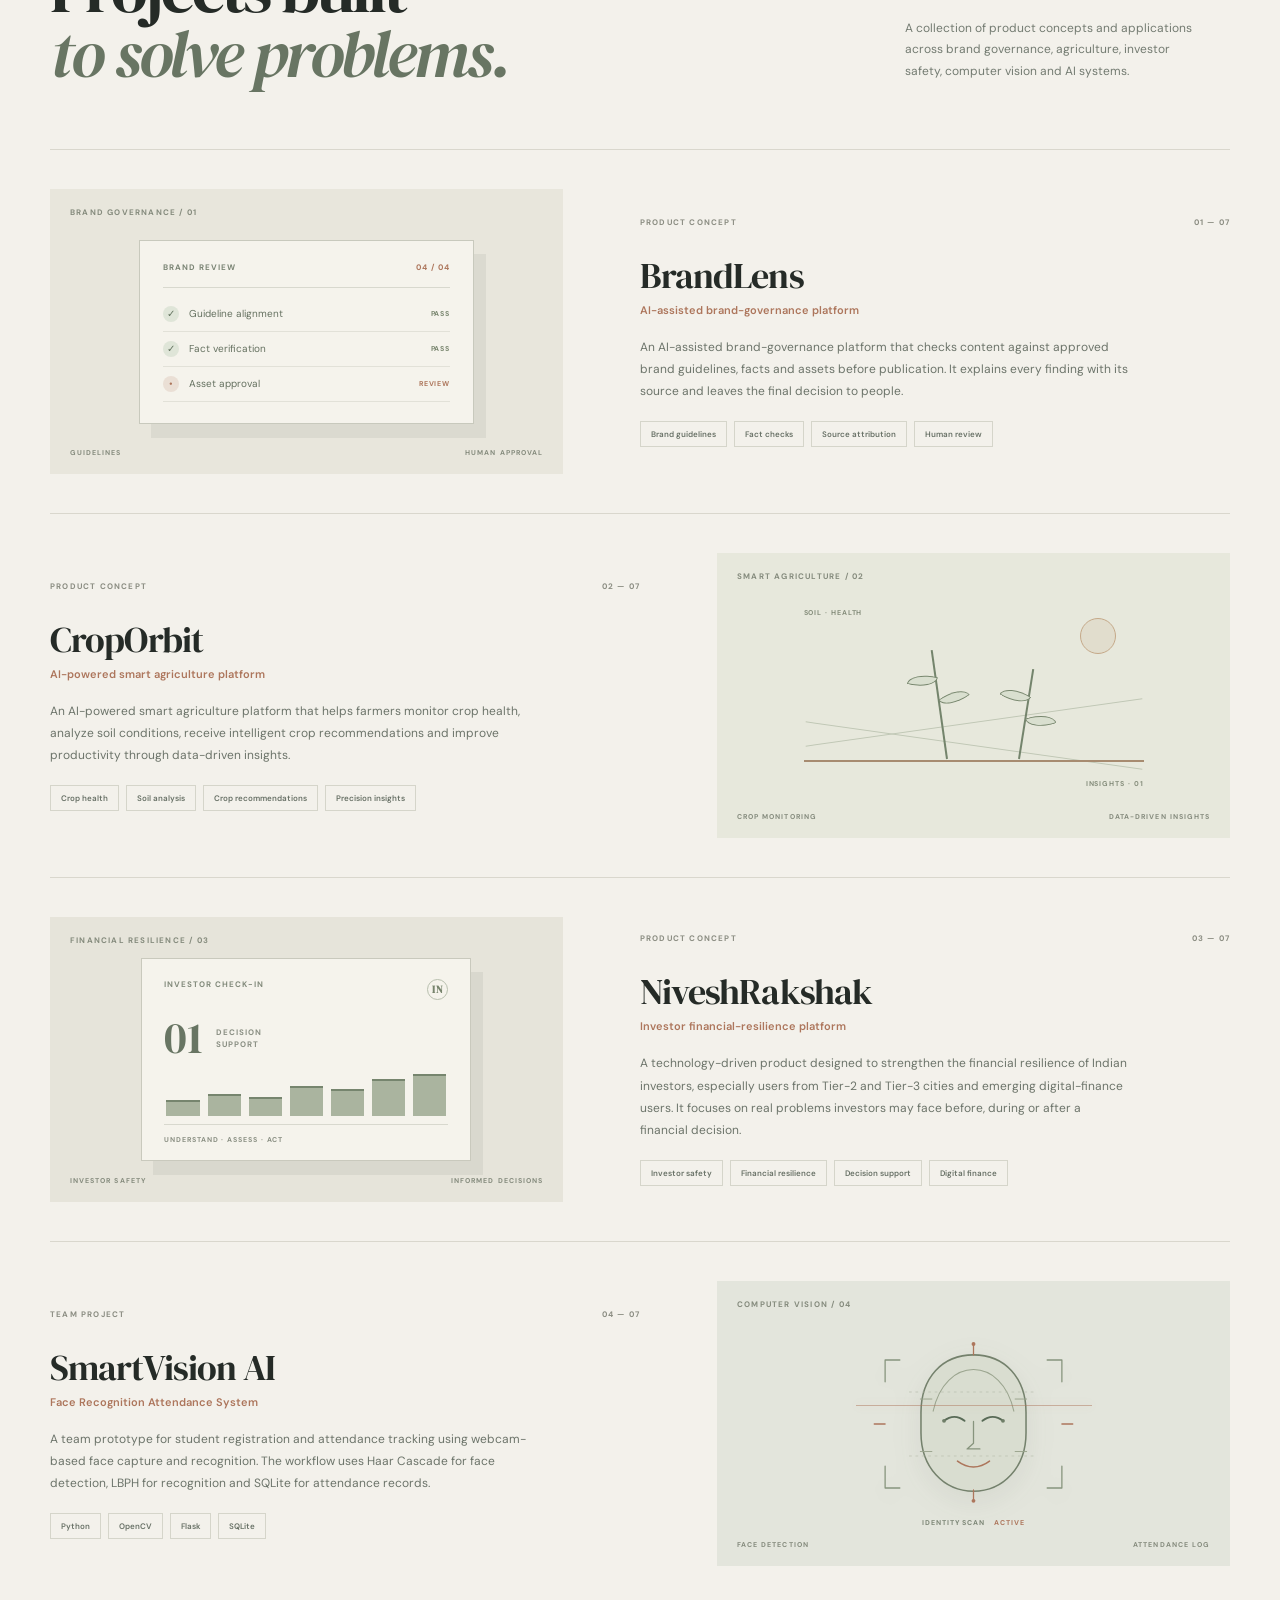
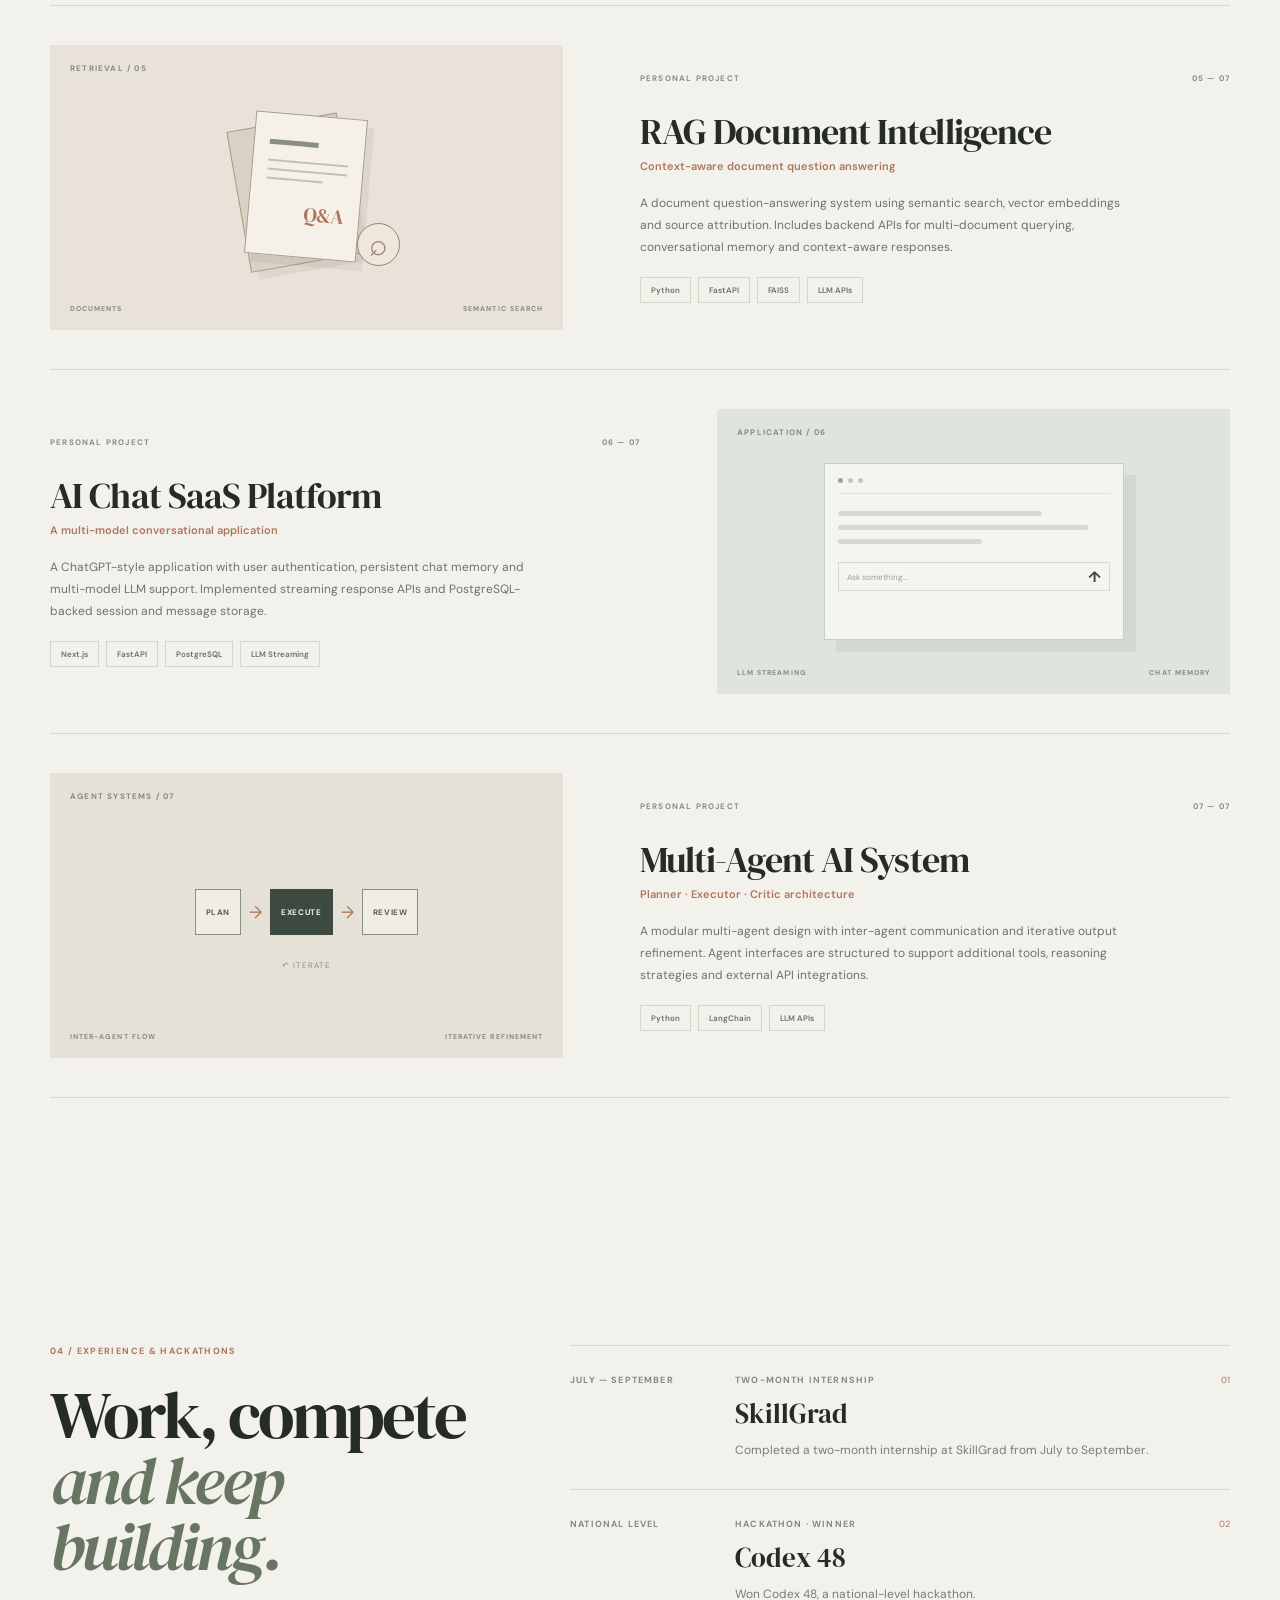
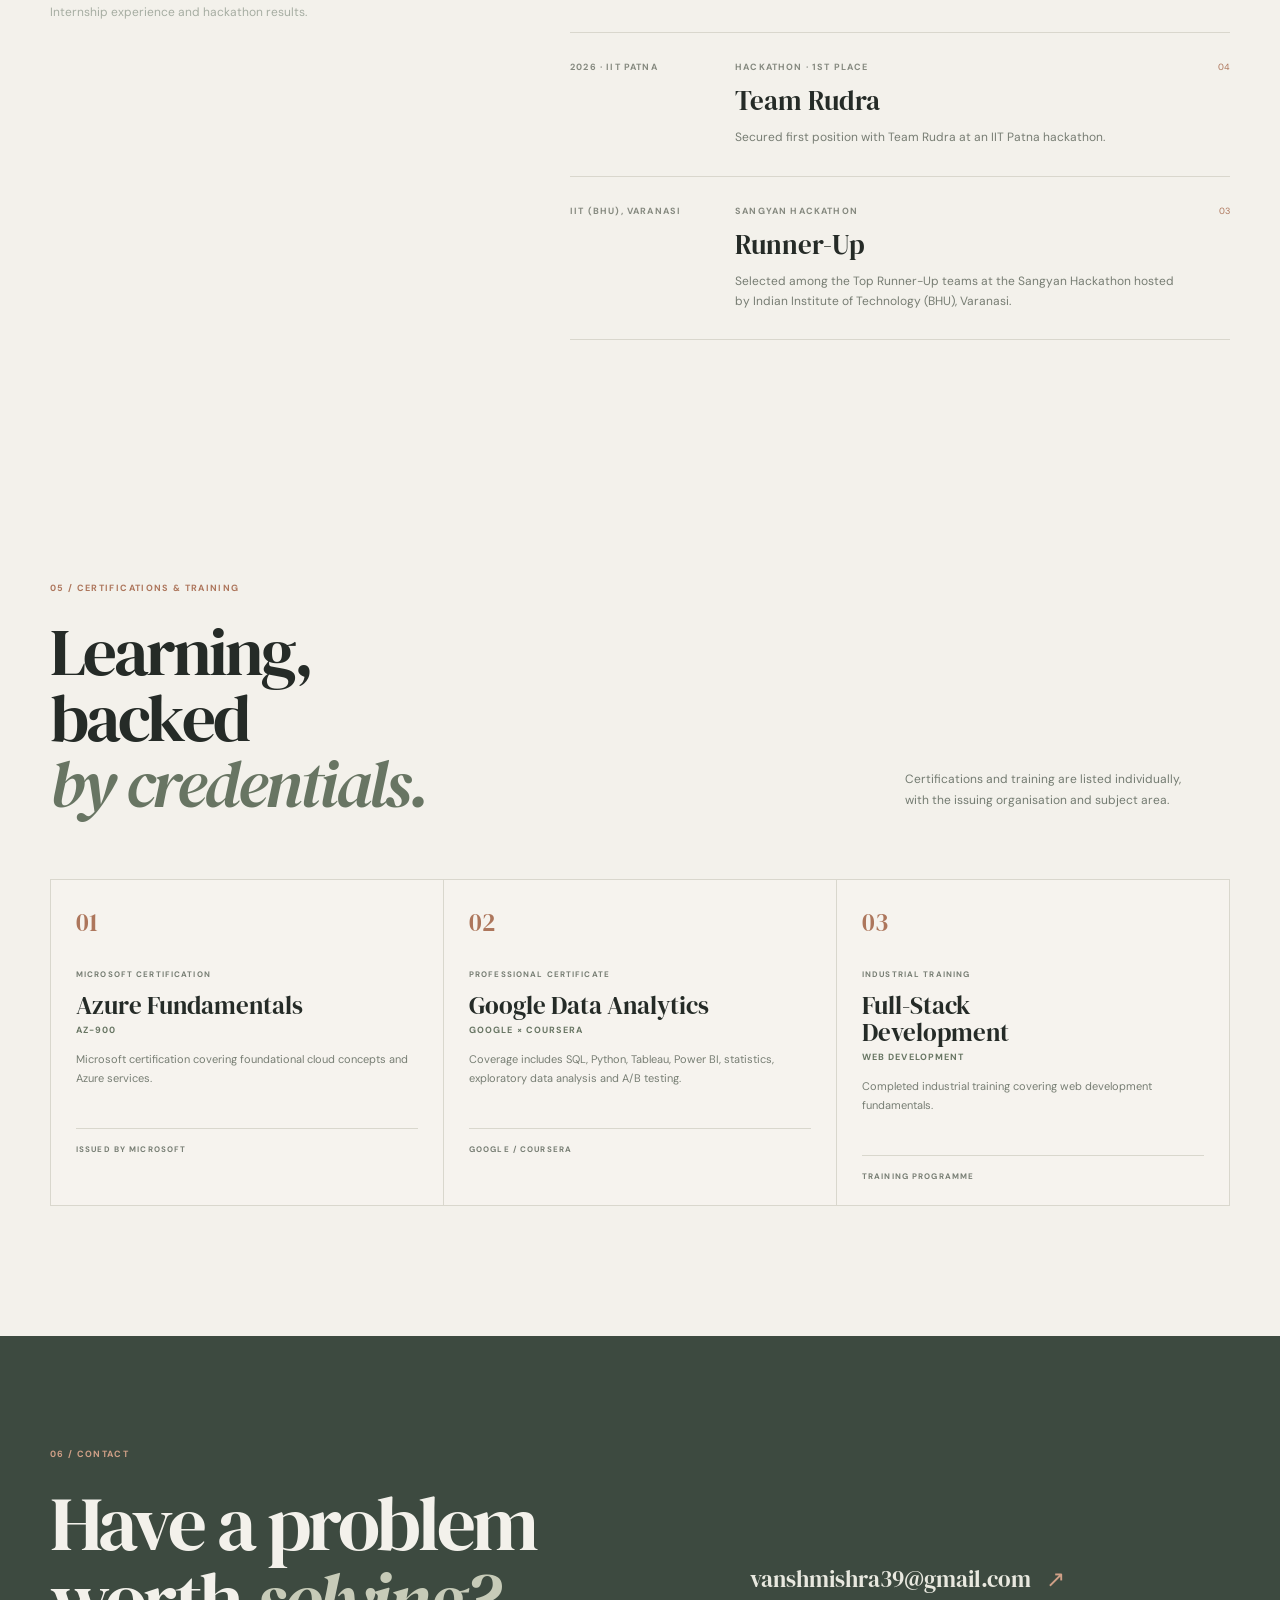
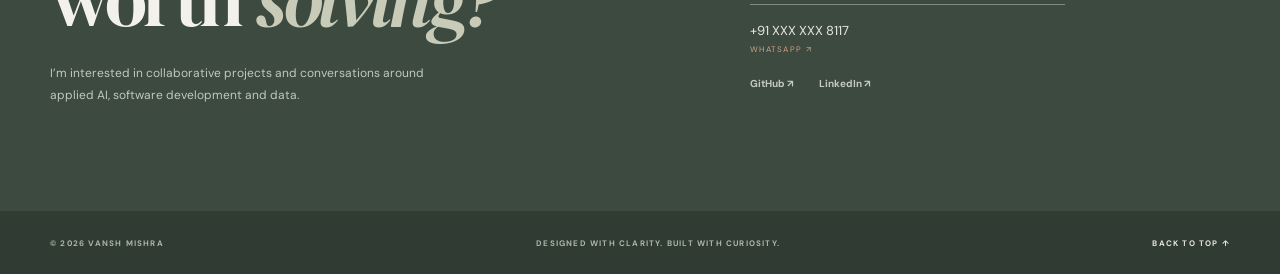
==== commit eec9ac67: "Merge branch 'main' of https://github.com/vansh-mishra/Portfolio." ====
--- a/index.html
+++ b/index.html
@@ -120,7 +120,7 @@
       <div class="project-list">
         <article class="project-card project-featured">
           <div class="project-visual visual-brandlens"><span class="visual-label">BRAND GOVERNANCE / 01</span><div class="brand-board"><div class="brand-board-top"><span>BRAND REVIEW</span><b>04 / 04</b></div><div class="brand-rule-line"></div><div class="brand-check-row"><i>✓</i><span>Guideline alignment</span><b>PASS</b></div><div class="brand-check-row"><i>✓</i><span>Fact verification</span><b>PASS</b></div><div class="brand-check-row check-pending"><i>•</i><span>Asset approval</span><b>REVIEW</b></div></div><div class="visual-footer"><span>GUIDELINES</span><span>HUMAN APPROVAL</span></div></div>
-          <div class="project-info"><div class="project-topline"><span>PRODUCT CONCEPT</span><span>01 — 07</span></div><h3>BrandLens</h3><p class="project-subtitle">AI-assisted brand-governance platform</p><p class="project-description">An AI-assisted brand-governance platform that checks content against approved brand guidelines, facts and assets before publication. It explains every finding with its source and leaves the final decision to people.</p><div class="tag-list"><span>Brand guidelines</span><span>Fact checks</span><span>Source attribution</span><span>Human review</span></div></div>
+          <div class="project-info"><div class="project-topline"><span>PRODUCT CONCEPT</span><span>01 — 07</span></div><h3><a href="https://brandlens-demo-98xc.onrender.com/" target="_blank">BrandLens</a></h3><p class="project-subtitle">AI-assisted brand-governance platform</p><p class="project-description">An AI-assisted brand-governance platform that checks content against approved brand guidelines, facts and assets before publication. It explains every finding with its source and leaves the final decision to people.</p><div class="tag-list"><span>Brand guidelines</span><span>Fact checks</span><span>Source attribution</span><span>Human review</span></div></div>
         </article>
         <article class="project-card">
           <div class="project-visual visual-croporbit"><span class="visual-label">SMART AGRICULTURE / 02</span><div class="crop-scene"><div class="crop-sun"></div><div class="crop-row row-one"></div><div class="crop-row row-two"></div><div class="crop-stem stem-one"><i></i><b></b></div><div class="crop-stem stem-two"><i></i><b></b></div><div class="soil-line"></div><span class="crop-data data-one">SOIL  ·  HEALTH</span><span class="crop-data data-two">INSIGHTS  ·  01</span></div><div class="visual-footer"><span>CROP MONITORING</span><span>DATA-DRIVEN INSIGHTS</span></div></div>
